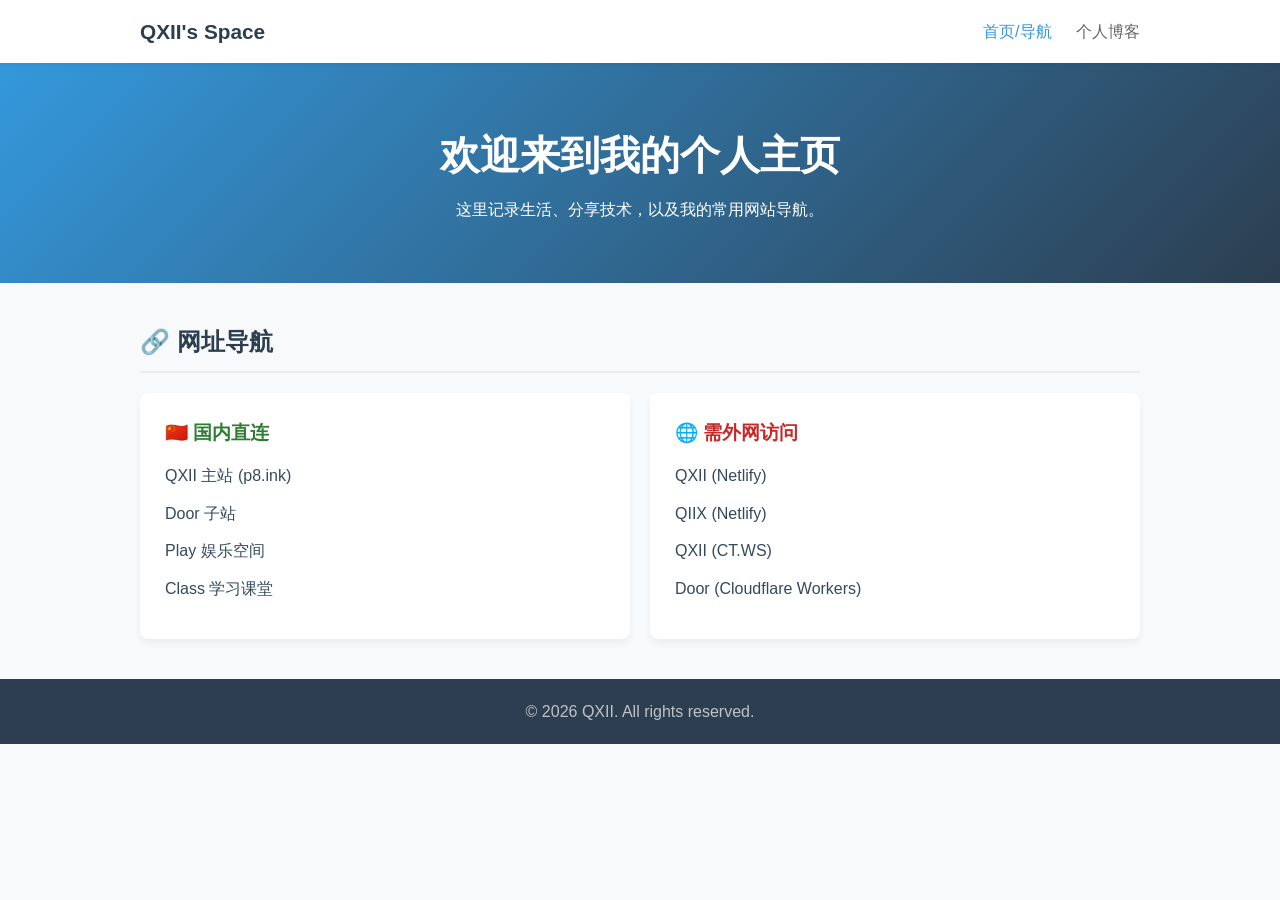
==== index.html @ 02145a57 "Add files via upload" ====
<!DOCTYPE html>
<html lang="zh-CN">
	<head>
		<meta charset="UTF-8" />
		<meta name="viewport" content="width=device-width, initial-scale=1.0" />
		<title>我的个人空间 - 首页与导航</title>
		<link rel="stylesheet" href="style.css" />
	</head>
	<body>
		<header>
			<div class="container navbar">
				<a href="index.html" class="logo">QXII's Space</a>
				<nav>
					<a href="index.html" class="active">首页/导航</a>
					<a href="blog.html">个人博客</a>
				</nav>
			</div>
		</header>

		<section class="hero">
			<div class="container">
				<h1>欢迎来到我的个人主页</h1>
				<p>这里记录生活、分享技术，以及我的常用网站导航。</p>
			</div>
		</section>

		<main class="container">
			<h2 class="section-title">🔗 网址导航</h2>

			<div class="nav-grid">
				<div class="nav-card">
					<h3>🇨🇳 国内直连</h3>
					<ul>
						<li>
							<a href="https://www.qxii.p8.ink" target="_blank"
								>QXII 主站 (p8.ink)</a
							>
						</li>
						<li>
							<a href="https://door.qxii.p8.ink" target="_blank"
								>Door 子站</a
							>
						</li>
						<li>
							<a href="https://play.qxii.p8.ink" target="_blank"
								>Play 娱乐空间</a
							>
						</li>
						<li>
							<a href="https://class.qxii.p8.ink" target="_blank"
								>Class 学习课堂</a
							>
						</li>
					</ul>
				</div>

				<div class="nav-card external">
					<h3>🌐 需外网访问</h3>
					<ul>
						<li>
							<a href="https://qxii.netlify.app" target="_blank"
								>QXII (Netlify)</a
							>
						</li>
						<li>
							<a href="https://qiix.netlify.app" target="_blank"
								>QIIX (Netlify)</a
							>
						</li>
						<li>
							<a href="https://qxii.ct.ws" target="_blank"
								>QXII (CT.WS)</a
							>
						</li>
						<li>
							<a
								href="https://door.qxii.workers.dev"
								target="_blank"
								>Door (Cloudflare Workers)</a
							>
						</li>
					</ul>
				</div>
			</div>
		</main>

		<footer>
			<p>&copy; 2026 QXII. All rights reserved.</p>
		</footer>
	</body>
</html>
---- style.css ----
/* 全局样式重置 */
* {
    margin: 0;
    padding: 0;
    box-sizing: border-box;
}

body {
    font-family: -apple-system, BlinkMacSystemFont, "Segoe UI", Roboto, "Helvetica Neue", Arial, sans-serif;
    line-height: 1.6;
    color: #333;
    background-color: #f7f9fa;
}

.container {
    width: 90%;
    max-width: 1000px;
    margin: 0 auto;
}

/* 导航栏样式 */
header {
    background-color: #ffffff;
    box-shadow: 0 2px 4px rgba(0,0,0,0.05);
    position: sticky;
    top: 0;
    z-index: 100;
}

.navbar {
    display: flex;
    justify-content: space-between;
    align-items: center;
    padding: 15px 0;
}

.logo {
    font-size: 1.3rem;
    font-weight: bold;
    color: #2c3e50;
    text-decoration: none;
}

nav a {
    text-decoration: none;
    color: #666;
    margin-left: 20px;
    font-weight: 500;
    transition: color 0.3s;
}

nav a:hover, nav a.active {
    color: #3498db;
}

/* 欢迎区域 */
.hero {
    background: linear-gradient(135deg, #3498db, #2c3e50);
    color: white;
    padding: 60px 0;
    text-align: center;
    margin-bottom: 40px;
}

.hero h1 {
    font-size: 2.5rem;
    margin-bottom: 10px;
}

/* 页面标题 */
.section-title {
    margin-bottom: 20px;
    color: #2c3e50;
    border-bottom: 2px solid #eaeded;
    padding-bottom: 10px;
}

/* 网址导航卡片布局 */
.nav-grid {
    display: grid;
    grid-template-columns: repeat(auto-fit, minmax(300px, 1fr));
    gap: 20px;
    margin-bottom: 40px;
}

.nav-card {
    background: white;
    border-radius: 8px;
    padding: 25px;
    box-shadow: 0 4px 6px rgba(0,0,0,0.05);
}

.nav-card h3 {
    margin-bottom: 15px;
    color: #2e7d32;
}

/* 特殊标记外网卡片颜色 */
.nav-card.external h3 {
    color: #c62828;
}

.nav-card ul {
    list-style: none;
}

.nav-card ul li {
    margin-bottom: 12px;
}

.nav-card ul li a {
    text-decoration: none;
    color: #34495e;
    font-weight: 500;
    display: inline-block;
    transition: transform 0.2s, color 0.2s;
}

.nav-card ul li a:hover {
    color: #3498db;
    transform: translateX(5px);
}

/* 博客页面样式 */
.blog-container {
    padding-top: 40px;
}

.blog-list {
    display: flex;
    flex-direction: column;
    gap: 25px;
    margin-bottom: 40px;
}

.post-card {
    background: white;
    padding: 25px;
    border-radius: 8px;
    box-shadow: 0 4px 6px rgba(0,0,0,0.05);
}

.post-date {
    font-size: 0.85rem;
    color: #95a5a6;
}

.post-card h3 {
    margin: 5px 0 10px 0;
}

.post-card h3 a {
    color: #2c3e50;
    text-decoration: none;
}

.post-card h3 a:hover {
    color: #3498db;
}

.post-card p {
    color: #555;
    margin-bottom: 15px;
}

.read-more {
    text-decoration: none;
    color: #3498db;
    font-weight: bold;
    font-size: 0.9rem;
}

/* 页脚样式 */
footer {
    background-color: #2c3e50;
    color: #bdc3c7;
    text-align: center;
    padding: 20px 0;
    margin-top: auto;
}
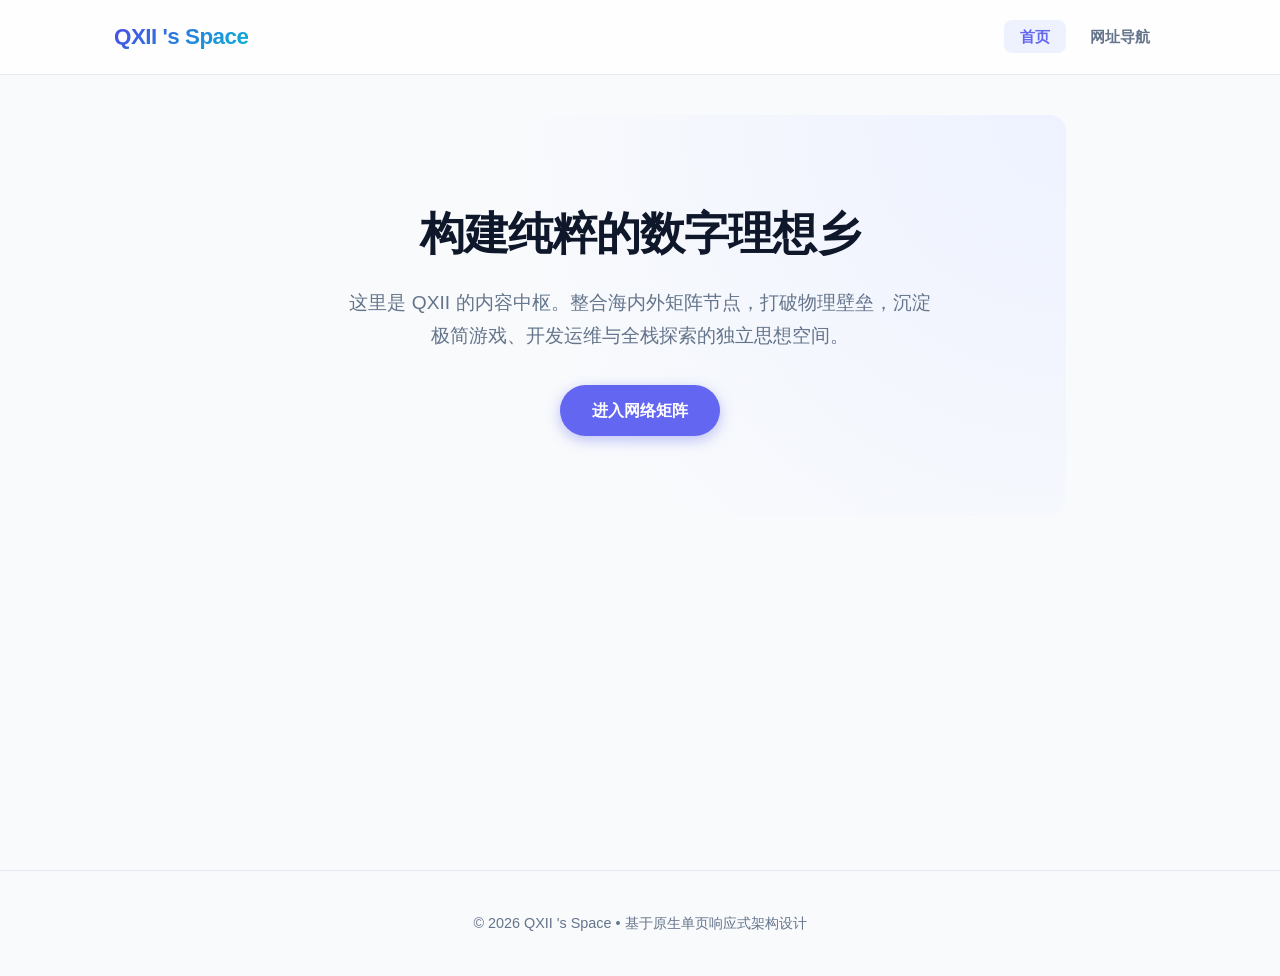
==== commit 03e38987: "Create index.html" ====
--- a/index.html
+++ b/index.html
@@ -1,91 +1,621 @@
 <!DOCTYPE html>
 <html lang="zh-CN">
-	<head>
-		<meta charset="UTF-8" />
-		<meta name="viewport" content="width=device-width, initial-scale=1.0" />
-		<title>我的个人空间 - 首页与导航</title>
-		<link rel="stylesheet" href="style.css" />
-	</head>
-	<body>
-		<header>
-			<div class="container navbar">
-				<a href="index.html" class="logo">QXII's Space</a>
-				<nav>
-					<a href="index.html" class="active">首页/导航</a>
-					<a href="blog.html">个人博客</a>
-				</nav>
-			</div>
-		</header>
-
-		<section class="hero">
-			<div class="container">
-				<h1>欢迎来到我的个人主页</h1>
-				<p>这里记录生活、分享技术，以及我的常用网站导航。</p>
-			</div>
-		</section>
-
-		<main class="container">
-			<h2 class="section-title">🔗 网址导航</h2>
-
-			<div class="nav-grid">
-				<div class="nav-card">
-					<h3>🇨🇳 国内直连</h3>
-					<ul>
-						<li>
-							<a href="https://www.qxii.p8.ink" target="_blank"
-								>QXII 主站 (p8.ink)</a
-							>
-						</li>
-						<li>
-							<a href="https://door.qxii.p8.ink" target="_blank"
-								>Door 子站</a
-							>
-						</li>
-						<li>
-							<a href="https://play.qxii.p8.ink" target="_blank"
-								>Play 娱乐空间</a
-							>
-						</li>
-						<li>
-							<a href="https://class.qxii.p8.ink" target="_blank"
-								>Class 学习课堂</a
-							>
-						</li>
-					</ul>
-				</div>
-
-				<div class="nav-card external">
-					<h3>🌐 需外网访问</h3>
-					<ul>
-						<li>
-							<a href="https://qxii.netlify.app" target="_blank"
-								>QXII (Netlify)</a
-							>
-						</li>
-						<li>
-							<a href="https://qiix.netlify.app" target="_blank"
-								>QIIX (Netlify)</a
-							>
-						</li>
-						<li>
-							<a href="https://qxii.ct.ws" target="_blank"
-								>QXII (CT.WS)</a
-							>
-						</li>
-						<li>
-							<a
-								href="https://door.qxii.workers.dev"
-								target="_blank"
-								>Door (Cloudflare Workers)</a
-							>
-						</li>
-					</ul>
-				</div>
-			</div>
-		</main>
-
-		<footer>
-			<p>&copy; 2026 QXII. All rights reserved.</p>
-		</footer>
-	</body>
+<head>
+    <meta charset="UTF-8">
+    <meta name="viewport" content="width=device-width, initial-scale=1.0">
+    <title>QXII 's Space | 个人主页</title>
+    <style>
+        /* --- 现代精致 UI 变量设计 --- */
+        :root {
+            --bg-main: #f8fafc;
+            --bg-card: #ffffff;
+            --text-main: #1e293b;
+            --text-muted: #64748b;
+            --primary: #6366f1;
+            --primary-light: #eef2ff;
+            --accent-cn: #10b981;
+            --accent-cn-light: #ecfdf5;
+            --accent-os: #f59e0b;
+            --accent-os-light: #fffbeb;
+            --radius: 16px;
+            --shadow: 0 10px 25px -5px rgba(0, 0, 0, 0.05), 0 8px 10px -6px rgba(0, 0, 0, 0.05);
+            --transition: all 0.3s cubic-bezier(0.4, 0, 0.2, 1);
+        }
+
+        /* --- 基础样式复位 --- */
+        * {
+            margin: 0;
+            padding: 0;
+            box-sizing: border-box;
+        }
+
+        body {
+            font-family: -apple-system, BlinkMacSystemFont, "Segoe UI", Roboto, "Helvetica Neue", Arial, sans-serif;
+            background-color: var(--bg-main);
+            color: var(--text-main);
+            line-height: 1.7;
+            overflow-x: hidden;
+        }
+
+        a {
+            text-decoration: none;
+            color: inherit;
+            transition: var(--transition);
+        }
+
+        /* --- 导航栏 UI --- */
+        header {
+            background: rgba(255, 255, 255, 0.8);
+            backdrop-filter: blur(12px);
+            -webkit-backdrop-filter: blur(12px);
+            position: sticky;
+            top: 0;
+            z-index: 100;
+            border-bottom: 1px solid rgba(226, 232, 240, 0.8);
+        }
+
+        .nav-container {
+            max-width: 1100px;
+            margin: 0 auto;
+            display: flex;
+            justify-content: space-between;
+            align-items: center;
+            padding: 18px 24px;
+        }
+
+        .logo {
+            font-size: 1.4rem;
+            font-weight: 800;
+            background: linear-gradient(135deg, #4f46e5, #06b6d4);
+            -webkit-background-clip: text;
+            -webkit-text-fill-color: transparent;
+            letter-spacing: -0.5px;
+        }
+
+        .nav-links {
+            display: flex;
+            list-style: none;
+            gap: 8px;
+        }
+
+        .nav-links a {
+            padding: 8px 16px;
+            border-radius: 8px;
+            font-weight: 600;
+            font-size: 0.95rem;
+            color: var(--text-muted);
+        }
+
+        .nav-links a:hover {
+            color: var(--primary);
+            background: var(--primary-light);
+        }
+
+        .nav-links a.active {
+            color: var(--primary);
+            background: var(--primary-light);
+        }
+
+        /* --- 核心多页面路由控制 --- */
+        .page {
+            display: none;
+            max-width: 900px;
+            margin: 40px auto;
+            padding: 0 24px;
+            animation: fadeIn 0.4s ease;
+            min-height: 75vh;
+        }
+
+        .page.active {
+            display: block;
+        }
+
+        @keyframes fadeIn {
+            from { opacity: 0; transform: translateY(12px); }
+            to { opacity: 1; transform: translateY(0); }
+        }
+
+        /* --- 极简主页 UI --- */
+        .hero {
+            text-align: center;
+            padding: 80px 20px;
+            background: radial-gradient(circle at top right, var(--primary-light), transparent 60%);
+            border-radius: var(--radius);
+        }
+
+        .hero h1 {
+            font-size: 2.8rem;
+            font-weight: 800;
+            letter-spacing: -1px;
+            margin-bottom: 16px;
+            color: #0f172a;
+        }
+
+        .hero p {
+            color: var(--text-muted);
+            font-size: 1.2rem;
+            max-width: 600px;
+            margin: 0 auto 32px;
+        }
+
+        .cta-btn {
+            display: inline-block;
+            background: var(--primary);
+            color: white;
+            padding: 12px 32px;
+            border-radius: 30px;
+            font-weight: 600;
+            box-shadow: 0 4px 14px rgba(99, 102, 241, 0.4);
+        }
+
+        .cta-btn:hover {
+            transform: translateY(-2px);
+            box-shadow: 0 6px 20px rgba(99, 102, 241, 0.6);
+            color: white;
+        }
+
+        /* --- 网址导航与博客流 UI --- */
+        .section-title {
+            font-size: 1.6rem;
+            font-weight: 700;
+            margin: 40px 0 20px;
+            position: relative;
+            padding-left: 14px;
+        }
+
+        .section-title::before {
+            content: '';
+            position: absolute;
+            left: 0;
+            top: 6px;
+            bottom: 6px;
+            width: 5px;
+            border-radius: 4px;
+        }
+
+        .cn-title::before { background-color: var(--accent-cn); }
+        .os-title::before { background-color: var(--accent-os); }
+
+        .card-grid {
+            display: grid;
+            grid-template-columns: repeat(auto-fill, minmax(280px, 1fr));
+            gap: 24px;
+        }
+
+        .custom-card {
+            background: var(--bg-card);
+            border-radius: var(--radius);
+            padding: 24px;
+            box-shadow: var(--shadow);
+            border: 1px solid rgba(226, 232, 240, 0.5);
+            display: flex;
+            flex-direction: column;
+            justify-content: space-between;
+        }
+
+        .custom-card:hover {
+            transform: translateY(-4px);
+            border-color: rgba(99, 102, 241, 0.3);
+        }
+
+        .card-tag {
+            align-self: flex-start;
+            font-size: 0.75rem;
+            font-weight: 700;
+            padding: 4px 10px;
+            border-radius: 20px;
+            margin-bottom: 16px;
+            text-transform: uppercase;
+        }
+
+        .tag-cn { color: var(--accent-cn); background: var(--accent-cn-light); }
+        .tag-os { color: var(--accent-os); background: var(--accent-os-light); }
+
+        .custom-card h3 {
+            font-size: 1.2rem;
+            font-weight: 700;
+            margin-bottom: 8px;
+        }
+
+        .custom-card p {
+            color: var(--text-muted);
+            font-size: 0.9rem;
+            margin-bottom: 20px;
+            flex-grow: 1;
+        }
+
+        .card-actions {
+            display: flex;
+            justify-content: space-between;
+            align-items: center;
+            border-top: 1px solid #f1f5f9;
+            padding-top: 14px;
+        }
+
+        .btn-visit {
+            font-size: 0.85rem;
+            font-weight: 600;
+            color: var(--text-muted);
+        }
+        .btn-visit:hover { color: var(--primary); }
+
+        .btn-read {
+            font-size: 0.85rem;
+            font-weight: 700;
+            color: var(--primary);
+            background: var(--primary-light);
+            padding: 6px 14px;
+            border-radius: 8px;
+        }
+        .btn-read:hover { background: var(--primary); color: white; }
+
+        /* --- 独立文章排版 UI --- */
+        .post-container {
+            background: var(--bg-card);
+            padding: 40px 50px;
+            border-radius: var(--radius);
+            box-shadow: var(--shadow);
+        }
+
+        .post-header {
+            border-bottom: 1px solid #f1f5f9;
+            padding-bottom: 24px;
+            margin-bottom: 30px;
+        }
+
+        .post-back {
+            display: inline-flex;
+            align-items: center;
+            gap: 6px;
+            font-size: 0.9rem;
+            font-weight: 600;
+            color: var(--primary);
+            margin-bottom: 16px;
+        }
+
+        .post-title {
+            font-size: 2.2rem;
+            font-weight: 800;
+            line-height: 1.3;
+            color: #0f172a;
+            margin-bottom: 12px;
+        }
+
+        .post-meta {
+            font-size: 0.9rem;
+            color: var(--text-muted);
+            display: flex;
+            gap: 16px;
+        }
+
+        .post-content p {
+            margin-bottom: 1.5rem;
+            font-size: 1.05rem;
+            color: #334155;
+            text-align: justify;
+        }
+
+        .post-content blockquote {
+            border-left: 4px solid var(--primary);
+            background: var(--primary-light);
+            padding: 16px 20px;
+            border-radius: 0 8px 8px 0;
+            margin: 24px 0;
+            font-style: italic;
+            color: #4338ca;
+        }
+
+        /* --- 页脚 --- */
+        footer {
+            text-align: center;
+            padding: 40px 20px;
+            color: var(--text-muted);
+            font-size: 0.9rem;
+            border-top: 1px solid #e2e8f0;
+            margin-top: 80px;
+        }
+
+        /* 响应式适配 */
+        @media (max-width: 768px) {
+            .post-container { padding: 24px; }
+            .post-title { font-size: 1.6rem; }
+            .hero h1 { font-size: 2rem; }
+        }
+    </style>
+</head>
+<body>
+
+    <header>
+        <nav class="nav-container">
+            <div class="logo">QXII 's Space</div>
+            <ul class="nav-links">
+                <li><a href="#home" id="nav-home" class="active">首页</a></li>
+                <li><a href="#explore" id="nav-explore">网址导航</a></li>
+            </ul>
+        </nav>
+    </header>
+
+    <div id="home" class="page active">
+        <section class="hero">
+            <h1>构建纯粹的数字理想乡</h1>
+            <p>这里是 QXII 的内容中枢。整合海内外矩阵节点，打破物理壁垒，沉淀极简游戏、开发运维与全栈探索的独立思想空间。</p>
+            <a href="#explore" class="cta-btn">进入网络矩阵</a>
+        </section>
+    </div>
+
+    <div id="explore" class="page">
+        <h2 class="section-title cn-title">国内直连节点</h2>
+        <div class="card-grid">
+            <div class="custom-card">
+                <div>
+                    <span class="card-tag tag-cn">极简游戏</span>
+                    <h3>极简游戏网站</h3>
+                    <p>追求纯粹交互、无冗余代码的轻量化独立游戏空间。</p>
+                </div>
+                <div class="card-actions">
+                    <a href="https://www.qxii.p8.ink" target="_blank" class="btn-visit">直达站点 →</a>
+                    <a href="#post-qxii-p8" class="btn-read">阅读评测</a>
+                </div>
+            </div>
+            <div class="custom-card">
+                <div>
+                    <span class="card-tag tag-cn">综合入口</span>
+                    <h3>游戏门户</h3>
+                    <p>聚合核心玩法生态链，连接前沿玩家的内容中转枢纽。</p>
+                </div>
+                <div class="card-actions">
+                    <a href="https://door.qxii.p8.ink" target="_blank" class="btn-visit">直达站点 →</a>
+                    <a href="#post-door-p8" class="btn-read">阅读评测</a>
+                </div>
+            </div>
+            <div class="custom-card">
+                <div>
+                    <span class="card-tag tag-cn">泛娱乐</span>
+                    <h3>娱乐仓库</h3>
+                    <p>音视频、趣味H5与解压实验室的数字化收藏架。</p>
+                </div>
+                <div class="card-actions">
+                    <a href="https://play.qxii.p8.ink" target="_blank" class="btn-visit">直达站点 →</a>
+                    <a href="#post-play-p8" class="btn-read">阅读评测</a>
+                </div>
+            </div>
+            <div class="custom-card">
+                <div>
+                    <span class="card-tag tag-cn">社交交互</span>
+                    <h3>打招呼</h3>
+                    <p>打破社交破冰僵局的轻量级创意数字问候空间。</p>
+                </div>
+                <div class="card-actions">
+                    <a href="https://class.qxii.p8.ink" target="_blank" class="btn-visit">直达站点 →</a>
+                    <a href="#post-class-p8" class="btn-read">阅读评测</a>
+                </div>
+            </div>
+        </div>
+
+        <h2 class="section-title os-title">海外/需要外网访问</h2>
+        <div class="card-grid">
+            <div class="custom-card">
+                <div>
+                    <span class="card-tag tag-os">Netlify 节点 A</span>
+                    <h3>qxii.netlify.app</h3>
+                    <p>基于 Jamstack 架构构建的海外静态主节点，高稳定性保障。</p>
+                </div>
+                <div class="card-actions">
+                    <a href="https://qxii.netlify.app" target="_blank" class="btn-visit">直达站点 →</a>
+                    <a href="#post-qxii-netlify" class="btn-read">阅读评测</a>
+                </div>
+            </div>
+            <div class="custom-card">
+                <div>
+                    <span class="card-tag tag-os">Netlify 节点 B</span>
+                    <h3>qiix.netlify.app</h3>
+                    <p>作为高可用容灾备份与分布式灰度发布测试的动态沙盒。</p>
+                </div>
+                <div class="card-actions">
+                    <a href="https://qiix.netlify.app" target="_blank" class="btn-visit">直达站点 →</a>
+                    <a href="#post-qiix-netlify" class="btn-read">阅读评测</a>
+                </div>
+            </div>
+            <div class="custom-card">
+                <div>
+                    <span class="card-tag tag-os">免费托管</span>
+                    <h3>qxii.ct.ws</h3>
+                    <p>对传统自由Web生态体系的探索，轻量级弹性边缘空间。</p>
+                </div>
+                <div class="card-actions">
+                    <a href="https://qxii.ct.ws" target="_blank" class="btn-visit">直达站点 →</a>
+                    <a href="#post-qxii-ct" class="btn-read">阅读评测</a>
+                </div>
+            </div>
+            <div class="custom-card">
+                <div>
+                    <span class="card-tag tag-os">Edge Workers</span>
+                    <h3>door.qxii.workers.dev</h3>
+                    <p>运行于 Cloudflare 全球边缘网络的无服务器（Serverless）高并发网关。</p>
+                </div>
+                <div class="card-actions">
+                    <a href="https://door.qxii.workers.dev" target="_blank" class="btn-visit">直达站点 →</a>
+                    <a href="#post-door-workers" class="btn-read">阅读评测</a>
+                </div>
+            </div>
+        </div>
+    </div>
+
+    <div id="post-qxii-p8" class="page">
+        <div class="post-container">
+            <div class="post-header">
+                <a href="#explore" class="post-back">← 返回网址导航</a>
+                <h1 class="post-title">减法艺术的终极呈现：极简游戏网站深度解析</h1>
+                <div class="post-meta"><span>作者：QXII</span> <span>分类：国内直连 / 游戏</span></div>
+            </div>
+            <div class="post-content">
+                <p>在如今充满商业广告和繁琐日常任务的网游时代，<b>www.qxii.p8.ink</b> 诞生之初就背负着一种返璞归真的使命：摒弃无意义的注册、剔除加载动画，让游戏回归其最本质的快乐。</p>
+                <blockquote>“极简不仅是视觉的干净，更是代码的克制和心流的完整。”</blockquote>
+                <p>该站主要依托原生 HTML5 Canvas 与极简 JavaScript 逻辑构建。在这里，你找不到数百MB的资源包，只有几KB的精妙算法。每个小游戏都专注于一种核心机制——无论是考验微操的物理碰撞，还是激荡脑力的逻辑解谜，都能在用户打开网页的0.1秒内立刻呈现。</p>
+                <p>在网络架构上，通过国内多线BGP直连优化，确保了高频交互动作下的零延迟。这不仅是一个游戏站，更是一部向纯粹代码美学致敬的实验性作品。</p>
+            </div>
+        </div>
+    </div>
+
+    <div id="post-door-p8" class="page">
+        <div class="post-container">
+            <div class="post-header">
+                <a href="#explore" class="post-back">← 返回网址导航</a>
+                <h1 class="post-title">生态聚合与玩家枢纽：构建 door.qxii.p8.ink 统一大门</h1>
+                <div class="post-meta"><span>作者：QXII</span> <span>分类：国内直连 / 架构</span></div>
+            </div>
+            <div class="post-content">
+                <p>如果说分散的单个游戏是繁星，那么 <b>door.qxii.p8.ink</b> 就是那条连接所有星系的核心通道。作为“游戏门户”节点，它充当了整个 P8 域名的流量分发与生态整合中转中心。</p>
+                <p>技术层面上，该门户采用了异步加载（AJAX）与响应式网格布局。无论是在PC端高分屏还是在移动端，用户都可以通过优雅的卡片流，直观、清晰地检索到目前集群中运行的所有在线项目。它极大地提升了玩家在不同独立游戏之间自由跳跃的体验。</p>
+                <p>未来，该门户将计划引入基于浏览器的轻量化数据持久化机制（LocalStorage），允许玩家在无需注册账号的前提下，跨页面无缝保存各游戏节点的通关分数和成就状态。让大门不仅提供连接，更提供记忆。</p>
+            </div>
+        </div>
+    </div>
+
+    <div id="post-play-p8" class="page">
+        <div class="post-container">
+            <div class="post-header">
+                <a href="#explore" class="post-back">← 返回网址导航</a>
+                <h1 class="post-title">数字化解压实验室：探秘 play.qxii.p8.ink 娱乐仓库</h1>
+                <div class="post-meta"><span>作者：QXII</span> <span>分类：国内直连 / 泛娱乐</span></div>
+            </div>
+            <div class="post-content">
+                <p>在快节奏的互联网生活中，人们急需一个不需要动脑、能够迅速获得正向反馈的心灵缓冲带。<b>play.qxii.p8.ink</b> 娱乐仓库就是为此而打造的私房数字基地。</p>
+                <p>在这里，不仅有小游戏的容身之所，还包罗了许多充满趣味的奇效工具：生成白噪音的声景混音器、鼠标跟随的粒子特效画布、甚至是一个随机触发搞笑文案的解压按键。所有功能的共同目标只有两个字——“解压”。</p>
+                <blockquote>“仓库存在的意义，在于给疲惫的冲浪者提供一片停泊的浅滩。”</blockquote>
+                <p>在 UI 交互层，娱乐仓库大量采用了柔和的毛玻璃特效和微交互动画，从视觉和听觉上给使用者提供全方位的舒适和沉浸感。国内骨干网的直连加持，也确保了这些媒体资源的顺畅加载。</p>
+            </div>
+        </div>
+    </div>
+
+    <div id="post-class-p8" class="page">
+        <div class="post-container">
+            <div class="post-header">
+                <a href="#explore" class="post-back">← 返回网址导航</a>
+                <h1 class="post-title">重塑网络破冰美学：当我们在 class.qxii.p8.ink 说“你好”</h1>
+                <div class="post-meta"><span>作者：QXII</span> <span>分类：国内直连 / 社交实验</span></div>
+            </div>
+            <div class="post-content">
+                <p>社交的起点往往是一句最朴素的“你好”，但信息冗余时代让打招呼变得越来越沉重。<b>class.qxii.p8.ink</b> 是一个充满趣味的轻量级数字交互艺术实验。</p>
+                <p>该站点探讨了人与网页之间最本真的问候形式。当你每次刷新或触碰屏幕时，它都会通过简洁的动效与字体设计，向造访者回馈一句独一无二的随机问候语。它可能是赛博朋克风的机械致敬，也可能是如沐春风的古典祝愿。</p>
+                <p>通过该页面，我们可以观察到精简代码如何通过简单的条件触发器传递情感温度。无需繁琐的输入，只需一次点击，互联网那一端的“阶级/班级（Class）”空间便向你展现了最真挚的赛博礼仪。</p>
+            </div>
+        </div>
+    </div>
+
+    <div id="post-qxii-netlify" class="page">
+        <div class="post-container">
+            <div class="post-header">
+                <a href="#explore" class="post-back">← 返回网址导航</a>
+                <h1 class="post-title">海外主节点的坚守：qxii.netlify.app 静态工程实践</h1>
+                <div class="post-meta"><span>作者：QXII</span> <span>分类：海外节点 / Jamstack</span></div>
+            </div>
+            <div class="post-content">
+                <p>当目光移向海外集群，依托全球顶尖静态托管平台平台构建的 <b>qxii.netlify.app</b> 无疑是整个矩阵的核心基石。它是多端同步、自动化流水线部署的典范。</p>
+                <p>该节点深度实践了现代 Web 开发的 Jamstack 理念。通过与 GitHub 仓库无缝双向绑定，每当本地源码发生更新并提交，Netlify 位于北美的边缘计算集群就会自动拉取、构建并进行全球 CDN 节点的增量分发。这彻底告别了传统服务器频繁死机和高额维护费的困扰。</p>
+                <p>虽然由于跨境网络波动，部分国内用户需要借助外部网络工具才能实现全速访问，但其所带来的极致安全防注入性能和高达99.99%的全球高可用可用率，使得它成为了存储重要数据、进行长文输出的绝佳主港湾。</p>
+            </div>
+        </div>
+    </div>
+
+    <div id="post-qiix-netlify" class="page">
+        <div class="post-container">
+            <div class="post-header">
+                <a href="#explore" class="post-back">← 返回网址导航</a>
+                <h1 class="post-title">灰度发布与容灾镜像：qiix.netlify.app 的影子使命</h1>
+                <div class="post-meta"><span>作者：QXII</span> <span>分类：海外节点 / 运维</span></div>
+            </div>
+            <div class="post-content">
+                <p>优秀的系统架构永远不会把鸡蛋放在同一个篮子里。<b>qiix.netlify.app</b> 字母顺序的微调暗示了它与主站之间相辅相成的孪生兄弟关系——它就是主节点的“影子镜像”。</p>
+                <p>在日常运维中，该镜像节点主要承载着两大使命：第一，<b>灰度测试台</b>。所有尚未完善、或可能引发系统崩溃的全新 H5 实验特性会优先部署在这里，供部分先锋测试者访问评估；第二，<b>热备份容灾</b>。一旦主节点因突发状况遭遇限制，该节点能立刻平滑顶上。</p>
+                <p>两套独立的 Netlify 分发链路相互交织，为 QXII Space 在海外的稳定拓扑提供了坚不可摧的双保险。这也是个人开发者走向量产级运维水准的重要标志。</p>
+            </div>
+        </div>
+    </div>
+
+    <div id="post-qxii-ct" class="page">
+        <div class="post-container">
+            <div class="post-header">
+                <a href="#explore" class="post-back">← 返回网址导航</a>
+                <h1 class="post-title">怀旧与自由的重奏：探索 qxii.ct.ws 传统分布式虚拟空间</h1>
+                <div class="post-meta"><span>作者：QXII</span> <span>分类：海外节点 / 自由Web</span></div>
+            </div>
+            <div class="post-content">
+                <p>在云原生大行其道的今天，<b>qxii.ct.ws</b> 显得独特且带着一丝极客的浪漫。它部署在久负盛名的传统免费 PHP/PHP 空间集群上，承载着探索网络早期自由生态的责任。</p>
+                <blockquote>“在被巨头垄断的现代网络中，向古典虚拟主机致敬是一种浪漫的叛逆。”</blockquote>
+                <p>不同于静态托管，该节点保留了对服务端环境的动态解析能力。在这里，代码拥有极高的原生掌控度，可以非常方便地调试传统的小型脚本、连接基础轻量数据库，或者是发布一些不受复杂框架束缚的独立 HTML 文件。</p>
+                <p>虽然该服务器在国际带宽和硬件配置上无法与现代大厂抗衡，偶尔也需要特定的代理工具来平滑加载，但它对传统 Web 技术栈纯粹性的保留，使其成为了这片博客矩阵里不可取代的复古主义自留地。</p>
+            </div>
+        </div>
+    </div>
+
+    <div id="post-door-workers" class="page">
+        <div class="post-container">
+            <div class="post-header">
+                <a href="#explore" class="post-back">← 返回网址导航</a>
+                <h1 class="post-title">全球边缘计算网关：深入 door.qxii.workers.dev 的无服务器世界</h1>
+                <div class="post-meta"><span>作者：QXII</span> <span>分类：海外节点 / Serverless</span></div>
+            </div>
+            <div class="post-content">
+                <p>最后，让我们来看看技术矩阵中最具科技感的一环：运行在 Cloudflare V8 引擎上的 <b>door.qxii.workers.dev</b>。这是一个彻底告别传统操作系统概念的无服务器（Serverless）网关。</p>
+                <p>常规的网页往往需要服务器先去读取硬盘文件再返回给用户，而 Cloudflare Workers 将代码直接注入到全球数百个数据中心的内存当中。这意味着无论访问者身处伦敦、纽约还是东京，请求都将在距离其最近的边缘网络节点中以不足1毫秒的时间直接被拦截并完成响应。</p>
+                <p>在这个高维度的“大门（door）”后面，隐藏着灵活的动态重定向逻辑和请求头过滤机制。它是海外流量流向各个分支节点的超高速智能空中调度台。掌握边缘计算，即掌握了面向未来 Web 生态的主动权。</p>
+            </div>
+        </div>
+    </div>
+
+    <footer>
+        <p>© 2026 QXII 's Space • 基于原生单页响应式架构设计</p>
+    </footer>
+
+    <script>
+        // 高性能 SPA 路由核心拦截器
+        function handleRoute() {
+            // 获取当前 URL 的 Hash 值，若无则默认为 #home
+            let hash = window.location.hash || '#home';
+            
+            // 找出所有 class 包含 "page" 的节点并隐藏
+            const pages = document.querySelectorAll('.page');
+            let matched = false;
+            
+            pages.forEach(page => {
+                if ('#' + page.id === hash) {
+                    page.classList.add('active');
+                    matched = true;
+                } else {
+                    page.classList.remove('active');
+                }
+            });
+
+            // 增强防错：如果乱填 Hash 路由，默认打回主页
+            if (!matched) {
+                document.getElementById('home').classList.add('active');
+                hash = '#home';
+            }
+
+            // 同步更新顶部导航栏的 active 选中视觉状态
+            const navHome = document.getElementById('nav-home');
+            const navExplore = document.getElementById('nav-explore');
+            
+            if (hash === '#home') {
+                navHome.classList.add('active');
+                navExplore.classList.remove('active');
+            } else if (hash === '#explore') {
+                navHome.classList.remove('active');
+                navExplore.classList.add('active');
+            } else {
+                // 如果正在阅读文章，导航栏均不处于基础高亮状态
+                navHome.classList.remove('active');
+                navExplore.classList.remove('active');
+            }
+
+            // 核心细节：切换独立页面后，页面视口平滑滚动回最顶部
+            window.scrollTo({ top: 0, behavior: 'smooth' });
+        }
+
+        // 绑定全局路由监听事件
+        window.addEventListener('hashchange', handleRoute);
+        window.addEventListener('load', handleRoute);
+    </script>
+</body>
 </html>
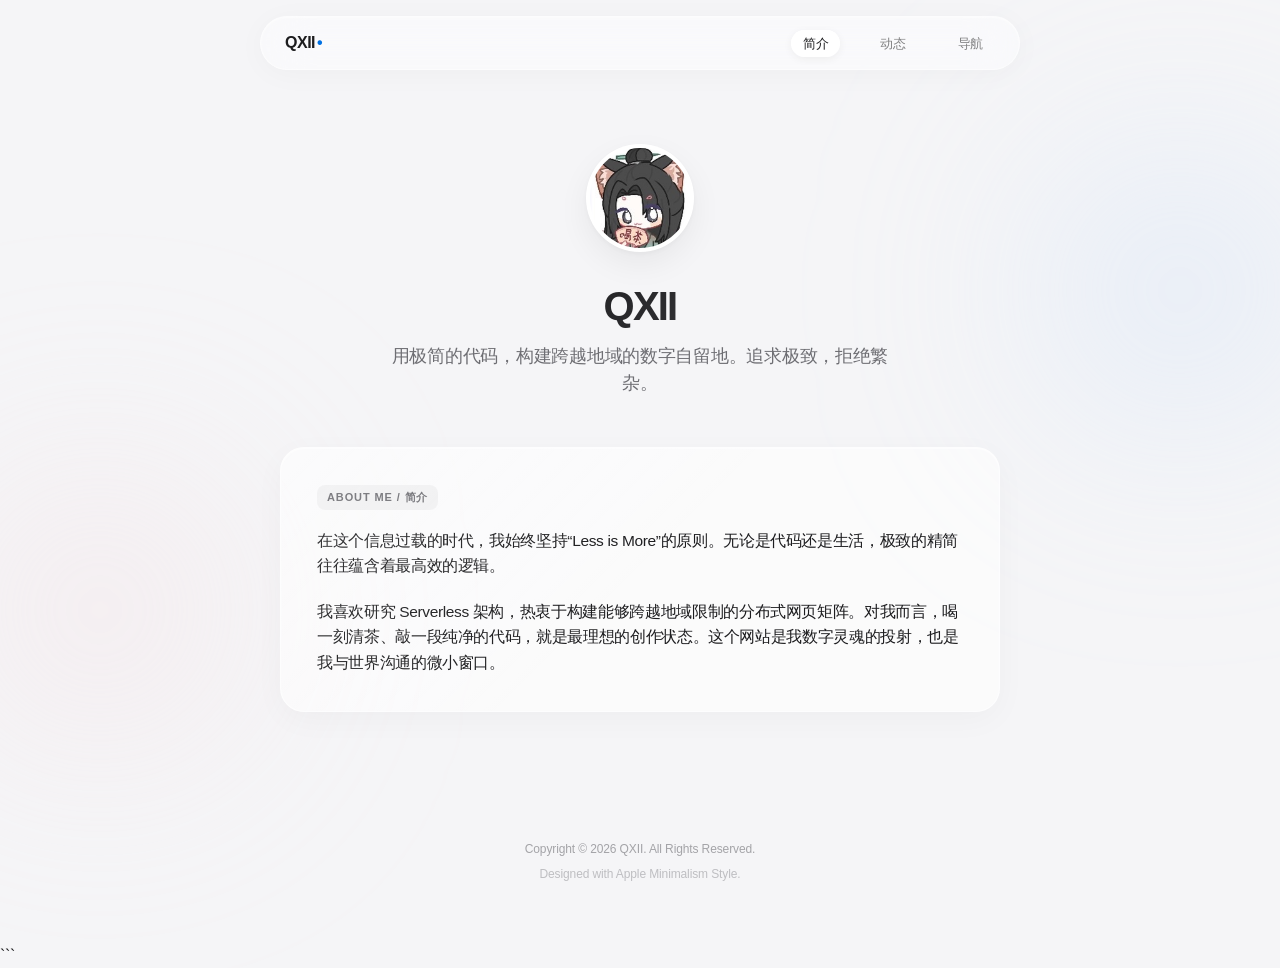
==== commit c947a60c: "Update print statement from 'Hello' to 'Goodbye'" ====
--- a/index.html
+++ b/index.html
@@ -1,325 +1,483 @@
+
 <!DOCTYPE html>
 <html lang="zh-CN">
 <head>
     <meta charset="UTF-8">
     <meta name="viewport" content="width=device-width, initial-scale=1.0">
-    <title>QXII 's Space | 个人主页</title>
+    <title>QXII | 数字化生活</title>
     <style>
-        /* --- 现代精致 UI 变量设计 --- */
         :root {
-            --bg-main: #f8fafc;
-            --bg-card: #ffffff;
-            --text-main: #1e293b;
-            --text-muted: #64748b;
-            --primary: #6366f1;
-            --primary-light: #eef2ff;
-            --accent-cn: #10b981;
-            --accent-cn-light: #ecfdf5;
-            --accent-os: #f59e0b;
-            --accent-os-light: #fffbeb;
-            --radius: 16px;
-            --shadow: 0 10px 25px -5px rgba(0, 0, 0, 0.05), 0 8px 10px -6px rgba(0, 0, 0, 0.05);
-            --transition: all 0.3s cubic-bezier(0.4, 0, 0.2, 1);
-        }
-
-        /* --- 基础样式复位 --- */
+            /* 严格 Apple 拟物液态与极简色彩体系 */
+            --color-bg: #f5f5f7;
+            --color-nav-bg: rgba(255, 255, 255, 0.45);
+            --color-nav-border: rgba(255, 255, 255, 0.5);
+            --color-text-primary: #1d1d1f;
+            --color-text-secondary: #6e6e73;
+            --color-link: #0071e3;
+            --color-card-bg: rgba(255, 255, 255, 0.55);
+            --color-card-border: rgba(255, 255, 255, 0.6);
+            --color-card-shadow: rgba(0, 0, 0, 0.03);
+            --color-card-shadow-hover: rgba(0, 0, 0, 0.08);
+            --color-divider: rgba(0, 0, 0, 0.06);
+            
+            /* 极致精细的造型与缓动参数 */
+            --radius-capsule: 30px;
+            --radius-lg: 24px;
+            --radius-md: 16px;
+            --ease-apple: cubic-bezier(0.16, 1, 0.3, 1); /* 高级物理弹性缓动 */
+            --transition-smooth: all 0.6s var(--ease-apple);
+            --transition-quick: all 0.3s var(--ease-apple);
+        }
+
         * {
             margin: 0;
             padding: 0;
             box-sizing: border-box;
+            -webkit-font-smoothing: antialiased;
+            -moz-osx-font-smoothing: grayscale;
         }
 
         body {
-            font-family: -apple-system, BlinkMacSystemFont, "Segoe UI", Roboto, "Helvetica Neue", Arial, sans-serif;
-            background-color: var(--bg-main);
-            color: var(--text-main);
-            line-height: 1.7;
+            font-family: -apple-system, BlinkMacSystemFont, "SF Pro SC", "SF Pro Text", "Helvetica Neue", Arial, sans-serif;
+            background-color: var(--color-bg);
+            color: var(--color-text-primary);
+            line-height: 1.5;
+            letter-spacing: -0.022em;
             overflow-x: hidden;
-        }
-
-        a {
-            text-decoration: none;
-            color: inherit;
-            transition: var(--transition);
-        }
-
-        /* --- 导航栏 UI --- */
+            position: relative;
+            min-height: 100vh;
+        }
+
+        /* --- 极富质感的液态背景装饰光晕 --- */
+        body::before, body::after {
+            content: "";
+            position: fixed;
+            width: 400px;
+            height: 400px;
+            border-radius: 50%;
+            z-index: -1;
+            filter: blur(100px);
+            opacity: 0.45;
+            pointer-events: none;
+            mix-blend-mode: multiply;
+        }
+        body::before {
+            background: radial-gradient(circle, #c9e2ff 0%, rgba(201,226,255,0) 70%);
+            top: 10%;
+            right: -100px;
+        }
+        body::after {
+            background: radial-gradient(circle, #fce1e4 0%, rgba(252,225,228,0) 70%);
+            bottom: 10%;
+            left: -100px;
+        }
+
+        /* --- 悬浮式胶囊形导航栏 --- */
         header {
-            background: rgba(255, 255, 255, 0.8);
-            backdrop-filter: blur(12px);
-            -webkit-backdrop-filter: blur(12px);
-            position: sticky;
-            top: 0;
-            z-index: 100;
-            border-bottom: 1px solid rgba(226, 232, 240, 0.8);
+            position: fixed;
+            top: 16px;
+            left: 50%;
+            transform: translateX(-50%);
+            width: calc(100% - 32px);
+            max-width: 760px;
+            z-index: 1000;
+            background: var(--color-nav-bg);
+            backdrop-filter: blur(24px) saturate(190%);
+            -webkit-backdrop-filter: blur(24px) saturate(190%);
+            border: 1px solid var(--color-nav-border);
+            border-radius: var(--radius-capsule);
+            box-shadow: 
+                0 4px 30px rgba(0, 0, 0, 0.03),
+                inset 0 1px 1px rgba(255, 255, 255, 0.4);
+            transition: var(--transition-smooth);
         }
 
         .nav-container {
-            max-width: 1100px;
-            margin: 0 auto;
             display: flex;
             justify-content: space-between;
             align-items: center;
-            padding: 18px 24px;
+            height: 52px;
+            padding: 0 24px;
         }
 
         .logo {
-            font-size: 1.4rem;
+            font-size: 16px;
+            font-weight: 700;
+            letter-spacing: -0.03em;
+            cursor: default;
+            color: var(--color-text-primary);
+            position: relative;
+        }
+
+        .logo::after {
+            content: "•";
+            color: var(--color-link);
+            margin-left: 2px;
+        }
+
+        .nav-links {
+            display: flex;
+            gap: 28px;
+            list-style: none;
+        }
+
+        .nav-links a {
+            text-decoration: none;
+            color: var(--color-text-primary);
+            font-size: 13px;
+            font-weight: 500;
+            opacity: 0.55;
+            transition: var(--transition-quick);
+            padding: 6px 12px;
+            border-radius: 14px;
+        }
+
+        .nav-links a:hover {
+            opacity: 1;
+            background: rgba(0, 0, 0, 0.04);
+        }
+
+        .nav-links a.active {
+            opacity: 1;
+            background: #fff;
+            color: var(--color-text-primary);
+            box-shadow: 
+                0 2px 8px rgba(0,0,0,0.06),
+                inset 0 1px 0 rgba(255,255,255,0.9);
+        }
+
+        /* --- 模块化视窗 --- */
+        .page {
+            display: none;
+            padding-top: 104px;
+            max-width: 760px;
+            margin: 0 auto;
+            min-height: calc(100vh - 160px);
+            padding-left: 20px;
+            padding-right: 20px;
+        }
+
+        /* 高级淡入过渡与微位移 */
+        .page.active {
+            display: block;
+            animation: appleFadeIn 0.7s var(--ease-apple) forwards;
+        }
+
+        @keyframes appleFadeIn {
+            from { 
+                opacity: 0; 
+                transform: translateY(18px) scale(0.995); 
+            }
+            to { 
+                opacity: 1; 
+                transform: translateY(0) scale(1); 
+            }
+        }
+
+        /* --- Hero 视觉中心 --- */
+        .profile-hero {
+            text-align: center;
+            padding: 40px 24px 50px;
+        }
+
+        .avatar {
+            width: 108px;
+            height: 108px;
+            border-radius: 50%;
+            margin-bottom: 24px;
+            object-fit: cover;
+            background-color: #fff;
+            border: 4px solid rgba(255, 255, 255, 0.8);
+            box-shadow: 
+                0 12px 32px rgba(0,0,0,0.06),
+                0 2px 6px rgba(0,0,0,0.04);
+            transition: var(--transition-smooth);
+        }
+
+        .avatar:hover {
+            transform: scale(1.05) rotate(3deg);
+            box-shadow: 
+                0 20px 40px rgba(0,0,0,0.1),
+                0 4px 10px rgba(0,0,0,0.06);
+        }
+
+        .hero-name {
+            font-size: 40px;
             font-weight: 800;
-            background: linear-gradient(135deg, #4f46e5, #06b6d4);
+            letter-spacing: -0.045em;
+            line-height: 1.15;
+            margin-bottom: 14px;
+            background: linear-gradient(135deg, #1d1d1f 30%, #434348 90%);
             -webkit-background-clip: text;
             -webkit-text-fill-color: transparent;
-            letter-spacing: -0.5px;
-        }
-
-        .nav-links {
-            display: flex;
-            list-style: none;
-            gap: 8px;
-        }
-
-        .nav-links a {
-            padding: 8px 16px;
+        }
+
+        .hero-bio {
+            font-size: 18px;
+            color: var(--color-text-secondary);
+            font-weight: 400;
+            letter-spacing: -0.015em;
+            max-width: 500px;
+            margin: 0 auto;
+            line-height: 1.5;
+        }
+
+        /* --- 液态高斯模糊卡片 --- */
+        .card {
+            background: var(--color-card-bg);
+            backdrop-filter: blur(20px);
+            -webkit-backdrop-filter: blur(20px);
+            border: 1px solid var(--color-card-border);
+            border-radius: var(--radius-lg);
+            padding: 36px;
+            margin-bottom: 24px;
+            box-shadow: 
+                0 8px 32px var(--color-card-shadow),
+                inset 0 1px 1px rgba(255, 255, 255, 0.6);
+            transition: var(--transition-smooth);
+            position: relative;
+            overflow: hidden;
+        }
+
+        /* 卡片上的高光细边 */
+        .card::before {
+            content: "";
+            position: absolute;
+            top: 0;
+            left: 0;
+            right: 0;
+            height: 100%;
+            background: linear-gradient(135deg, rgba(255, 255, 255, 0.15) 0%, rgba(255, 255, 255, 0) 50%);
+            pointer-events: none;
+            z-index: 1;
+        }
+
+        .card:hover {
+            transform: translateY(-4px) scale(1.006);
+            box-shadow: 
+                0 16px 40px var(--color-card-shadow-hover),
+                inset 0 1px 1px rgba(255, 255, 255, 0.8);
+            border-color: rgba(255, 255, 255, 0.8);
+        }
+
+        .section-label {
+            font-size: 11px;
+            font-weight: 700;
+            color: var(--color-text-secondary);
+            margin-bottom: 18px;
+            display: inline-block;
+            text-transform: uppercase;
+            letter-spacing: 0.08em;
+            padding: 4px 10px;
+            background: rgba(0, 0, 0, 0.04);
             border-radius: 8px;
-            font-weight: 600;
-            font-size: 0.95rem;
-            color: var(--text-muted);
-        }
-
-        .nav-links a:hover {
-            color: var(--primary);
-            background: var(--primary-light);
-        }
-
-        .nav-links a.active {
-            color: var(--primary);
-            background: var(--primary-light);
-        }
-
-        /* --- 核心多页面路由控制 --- */
-        .page {
-            display: none;
-            max-width: 900px;
-            margin: 40px auto;
-            padding: 0 24px;
-            animation: fadeIn 0.4s ease;
-            min-height: 75vh;
-        }
-
-        .page.active {
-            display: block;
-        }
-
-        @keyframes fadeIn {
-            from { opacity: 0; transform: translateY(12px); }
-            to { opacity: 1; transform: translateY(0); }
-        }
-
-        /* --- 极简主页 UI --- */
-        .hero {
-            text-align: center;
-            padding: 80px 20px;
-            background: radial-gradient(circle at top right, var(--primary-light), transparent 60%);
-            border-radius: var(--radius);
-        }
-
-        .hero h1 {
-            font-size: 2.8rem;
+        }
+
+        /* --- 纵向模块大标题 --- */
+        .page-title {
+            font-size: 28px;
             font-weight: 800;
-            letter-spacing: -1px;
-            margin-bottom: 16px;
-            color: #0f172a;
-        }
-
-        .hero p {
-            color: var(--text-muted);
-            font-size: 1.2rem;
-            max-width: 600px;
-            margin: 0 auto 32px;
-        }
-
-        .cta-btn {
-            display: inline-block;
-            background: var(--primary);
-            color: white;
-            padding: 12px 32px;
-            border-radius: 30px;
-            font-weight: 600;
-            box-shadow: 0 4px 14px rgba(99, 102, 241, 0.4);
-        }
-
-        .cta-btn:hover {
-            transform: translateY(-2px);
-            box-shadow: 0 6px 20px rgba(99, 102, 241, 0.6);
-            color: white;
-        }
-
-        /* --- 网址导航与博客流 UI --- */
-        .section-title {
-            font-size: 1.6rem;
-            font-weight: 700;
-            margin: 40px 0 20px;
-            position: relative;
-            padding-left: 14px;
-        }
-
-        .section-title::before {
-            content: '';
-            position: absolute;
-            left: 0;
-            top: 6px;
-            bottom: 6px;
-            width: 5px;
-            border-radius: 4px;
-        }
-
-        .cn-title::before { background-color: var(--accent-cn); }
-        .os-title::before { background-color: var(--accent-os); }
-
-        .card-grid {
+            letter-spacing: -0.035em;
+            margin-bottom: 24px;
+            padding-left: 4px;
+            color: var(--color-text-primary);
+        }
+
+        /* --- 导航网格生态 --- */
+        .nav-grid {
             display: grid;
-            grid-template-columns: repeat(auto-fill, minmax(280px, 1fr));
-            gap: 24px;
-        }
-
-        .custom-card {
-            background: var(--bg-card);
-            border-radius: var(--radius);
-            padding: 24px;
-            box-shadow: var(--shadow);
-            border: 1px solid rgba(226, 232, 240, 0.5);
-            display: flex;
-            flex-direction: column;
-            justify-content: space-between;
-        }
-
-        .custom-card:hover {
-            transform: translateY(-4px);
-            border-color: rgba(99, 102, 241, 0.3);
-        }
-
-        .card-tag {
-            align-self: flex-start;
-            font-size: 0.75rem;
-            font-weight: 700;
-            padding: 4px 10px;
-            border-radius: 20px;
-            margin-bottom: 16px;
-            text-transform: uppercase;
-        }
-
-        .tag-cn { color: var(--accent-cn); background: var(--accent-cn-light); }
-        .tag-os { color: var(--accent-os); background: var(--accent-os-light); }
-
-        .custom-card h3 {
-            font-size: 1.2rem;
-            font-weight: 700;
-            margin-bottom: 8px;
-        }
-
-        .custom-card p {
-            color: var(--text-muted);
-            font-size: 0.9rem;
-            margin-bottom: 20px;
-            flex-grow: 1;
-        }
-
-        .card-actions {
+            grid-template-columns: repeat(2, 1fr);
+            gap: 16px;
+        }
+
+        .nav-item {
             display: flex;
             justify-content: space-between;
             align-items: center;
-            border-top: 1px solid #f1f5f9;
-            padding-top: 14px;
-        }
-
-        .btn-visit {
-            font-size: 0.85rem;
+            padding: 22px 24px;
+            background: rgba(255, 255, 255, 0.35);
+            backdrop-filter: blur(10px);
+            -webkit-backdrop-filter: blur(10px);
+            border: 1px solid rgba(255, 255, 255, 0.4);
+            border-radius: var(--radius-md);
+            text-decoration: none;
+            transition: var(--transition-smooth);
+            box-shadow: inset 0 1px 1px rgba(255, 255, 255, 0.3);
+        }
+
+        .nav-item:hover {
+            background: rgba(255, 255, 255, 0.7);
+            border-color: rgba(255, 255, 255, 0.8);
+            transform: translateY(-2px);
+            box-shadow: 
+                0 6px 16px rgba(0, 0, 0, 0.02),
+                inset 0 1px 1px rgba(255, 255, 255, 0.5);
+        }
+
+        .nav-item h4 {
+            font-size: 15px;
+            font-weight: 700;
+            color: var(--color-text-primary);
+            letter-spacing: -0.015em;
+        }
+
+        .nav-item .read-btn {
+            font-size: 12px;
+            color: var(--color-link);
+            text-decoration: none;
+            margin-top: 8px;
+            display: inline-block;
+            font-weight: 500;
+            transition: var(--transition-quick);
+        }
+
+        .nav-item .read-btn:hover {
+            opacity: 0.8;
+            transform: translateX(2px);
+        }
+
+        .nav-item .visit-tag {
+            font-size: 12px;
             font-weight: 600;
-            color: var(--text-muted);
-        }
-        .btn-visit:hover { color: var(--primary); }
-
-        .btn-read {
-            font-size: 0.85rem;
+            color: var(--color-link);
+            padding: 6px 14px;
+            background: rgba(0, 113, 227, 0.08);
+            border: 1px solid rgba(0, 113, 227, 0.1);
+            border-radius: 20px;
+            transition: var(--transition-quick);
+        }
+
+        .nav-item:hover .visit-tag {
+            background: var(--color-link);
+            border-color: var(--color-link);
+            color: #fff;
+            box-shadow: 0 4px 10px rgba(0, 113, 227, 0.25);
+        }
+
+        /* --- 文章排版线 --- */
+        .article-content {
+            font-size: 15.5px;
+            line-height: 1.65;
+            color: var(--color-text-primary);
+        }
+
+        .article-content p {
+            margin-bottom: 20px;
+        }
+
+        .article-content p:last-child {
+            margin-bottom: 0;
+        }
+
+        .article-content a {
+            color: var(--color-link);
+            text-decoration: none;
+            font-weight: 500;
+            border-bottom: 1.5px solid rgba(0, 113, 227, 0.2);
+            transition: var(--transition-quick);
+        }
+
+        .article-content a:hover {
+            text-decoration: none;
+            border-bottom-color: var(--color-link);
+        }
+
+        .blog-item {
+            cursor: pointer;
+        }
+        
+        .blog-item h3 {
+            font-size: 21px;
             font-weight: 700;
-            color: var(--primary);
-            background: var(--primary-light);
-            padding: 6px 14px;
-            border-radius: 8px;
-        }
-        .btn-read:hover { background: var(--primary); color: white; }
-
-        /* --- 独立文章排版 UI --- */
-        .post-container {
-            background: var(--bg-card);
-            padding: 40px 50px;
-            border-radius: var(--radius);
-            box-shadow: var(--shadow);
-        }
-
-        .post-header {
-            border-bottom: 1px solid #f1f5f9;
-            padding-bottom: 24px;
-            margin-bottom: 30px;
-        }
-
-        .post-back {
+            margin-bottom: 10px;
+            letter-spacing: -0.02em;
+            color: var(--color-text-primary);
+            transition: var(--transition-quick);
+        }
+
+        .blog-item:hover h3 {
+            color: var(--color-link);
+        }
+
+        .back-link {
             display: inline-flex;
             align-items: center;
-            gap: 6px;
-            font-size: 0.9rem;
+            margin-bottom: 24px;
+            color: var(--color-link);
+            text-decoration: none;
+            font-size: 14px;
             font-weight: 600;
-            color: var(--primary);
-            margin-bottom: 16px;
-        }
-
-        .post-title {
-            font-size: 2.2rem;
-            font-weight: 800;
-            line-height: 1.3;
-            color: #0f172a;
-            margin-bottom: 12px;
-        }
-
-        .post-meta {
-            font-size: 0.9rem;
-            color: var(--text-muted);
-            display: flex;
-            gap: 16px;
-        }
-
-        .post-content p {
-            margin-bottom: 1.5rem;
-            font-size: 1.05rem;
-            color: #334155;
-            text-align: justify;
-        }
-
-        .post-content blockquote {
-            border-left: 4px solid var(--primary);
-            background: var(--primary-light);
-            padding: 16px 20px;
-            border-radius: 0 8px 8px 0;
-            margin: 24px 0;
-            font-style: italic;
-            color: #4338ca;
-        }
-
-        /* --- 页脚 --- */
+            padding: 8px 16px;
+            background: rgba(255, 255, 255, 0.5);
+            border: 1px solid rgba(255, 255, 255, 0.6);
+            border-radius: 20px;
+            backdrop-filter: blur(10px);
+            -webkit-backdrop-filter: blur(10px);
+            box-shadow: 0 2px 10px rgba(0,0,0,0.02);
+            transition: var(--transition-quick);
+        }
+
+        .back-link:hover {
+            transform: translateX(-4px);
+            background: #fff;
+            box-shadow: 0 4px 12px rgba(0,0,0,0.05);
+        }
+
+        /* --- 页脚信息弱化 --- */
         footer {
             text-align: center;
-            padding: 40px 20px;
-            color: var(--text-muted);
-            font-size: 0.9rem;
-            border-top: 1px solid #e2e8f0;
-            margin-top: 80px;
-        }
-
-        /* 响应式适配 */
+            padding: 100px 24px 60px;
+            color: var(--color-text-secondary);
+            font-size: 12px;
+            line-height: 1.6;
+        }
+
+        footer p {
+            opacity: 0.6;
+            letter-spacing: -0.01em;
+        }
+
+        /* --- 响应式重排逻辑 --- */
         @media (max-width: 768px) {
-            .post-container { padding: 24px; }
-            .post-title { font-size: 1.6rem; }
-            .hero h1 { font-size: 2rem; }
+            header {
+                top: 12px;
+                width: calc(100% - 24px);
+            }
+            .nav-container {
+                padding: 0 16px;
+                height: 48px;
+            }
+            .logo {
+                font-size: 15px;
+            }
+            .nav-links {
+                gap: 16px;
+            }
+            .nav-links a {
+                font-size: 12px;
+                padding: 4px 8px;
+            }
+            .page { 
+                padding: 84px 16px 40px; 
+            }
+            .nav-grid { 
+                grid-template-columns: 1fr; 
+                gap: 12px;
+            }
+            .hero-name { 
+                font-size: 32px; 
+            }
+            .hero-bio { 
+                font-size: 16px; 
+            }
+            .card { 
+                padding: 24px; 
+                margin-bottom: 18px;
+            }
+            .back-link {
+                padding: 6px 12px;
+                font-size: 13px;
+            }
         }
     </style>
 </head>
@@ -327,295 +485,235 @@
 
     <header>
         <nav class="nav-container">
-            <div class="logo">QXII 's Space</div>
+            <div class="logo">QXII</div>
             <ul class="nav-links">
-                <li><a href="#home" id="nav-home" class="active">首页</a></li>
-                <li><a href="#explore" id="nav-explore">网址导航</a></li>
+                <li><a href="#home" id="link-home">简介</a></li>
+                <li><a href="#blog" id="link-blog">动态</a></li>
+                <li><a href="#explore" id="link-explore">导航</a></li>
             </ul>
         </nav>
     </header>
 
     <div id="home" class="page active">
-        <section class="hero">
-            <h1>构建纯粹的数字理想乡</h1>
-            <p>这里是 QXII 的内容中枢。整合海内外矩阵节点，打破物理壁垒，沉淀极简游戏、开发运维与全栈探索的独立思想空间。</p>
-            <a href="#explore" class="cta-btn">进入网络矩阵</a>
+        <section class="profile-hero">
+            <img class="avatar" src="[data-uri]" alt="Converted Image">
+            <h1 class="hero-name">QXII</h1>
+            <p class="hero-bio">用极简的代码，构建跨越地域的数字自留地。追求极致，拒绝繁杂。</p>
         </section>
+
+        <div class="card">
+            <span class="section-label">About Me / 简介</span>
+            <div class="article-content">
+                <p>在这个信息过载的时代，我始终坚持“Less is More”的原则。无论是代码还是生活，极致的精简往往蕴含着最高效的逻辑。</p>
+                <p>我喜欢研究 Serverless 架构，热衷于构建能够跨越地域限制的分布式网页矩阵。对我而言，喝一刻清茶、敲一段纯净的代码，就是最理想的创作状态。这个网站是我数字灵魂的投射，也是我与世界沟通的微小窗口。</p>
+            </div>
+        </div>
     </div>
 
+    <div id="blog" class="page">
+        <h2 class="page-title">最近动态</h2>
+        
+        <div class="card blog-item" onclick="location.hash='#post-1'">
+            <span class="section-label">May 22, 2026</span>
+            <h3>为什么要追求极简顺滑？</h3>
+            <p style="color: var(--color-text-secondary); font-size: 15px;">探讨 Apple 设计语言背后的心理学暗示：为什么圆角与动效让我们感到舒适...</p>
+        </div>
+
+        <div class="card blog-item" onclick="location.hash='#post-2'">
+            <span class="section-label">May 20, 2026</span>
+            <h3>从 0 到 1 构建跨端导航矩阵</h3>
+            <p style="color: var(--color-text-secondary); font-size: 15px;">在国内与海外节点之间，如何建立一套高可用的个人网络服务体系...</p>
+        </div>
+
+        <div class="card blog-item" onclick="location.hash='#post-3'">
+            <span class="section-label">May 15, 2026</span>
+            <h3>喝茶、代码与禅宗</h3>
+            <p style="color: var(--color-text-secondary); font-size: 15px;">在繁杂的业务逻辑中，寻找那一丝平静的创作心流。关于个人效率的思考...</p>
+        </div>
+
+        <div class="card blog-item" onclick="location.hash='#post-4'">
+            <span class="section-label">May 23, 2026</span>
+            <h3>Cloudflare Pages 深度优化与避坑全指南</h3>
+            <p style="color: var(--color-text-secondary); font-size: 15px;">从零打磨极致免费静态站：性能优化、安全加固、国内访问加速的全套配置方案...</p>
+        </div>
+    </div>
+
     <div id="explore" class="page">
-        <h2 class="section-title cn-title">国内直连节点</h2>
-        <div class="card-grid">
-            <div class="custom-card">
-                <div>
-                    <span class="card-tag tag-cn">极简游戏</span>
-                    <h3>极简游戏网站</h3>
-                    <p>追求纯粹交互、无冗余代码的轻量化独立游戏空间。</p>
+        <h2 class="page-title">数字矩阵</h2>
+        
+        <div class="card">
+            <span class="section-label">Domestic / 国内直连</span>
+            <div class="nav-grid">
+                <div class="nav-item">
+                    <div>
+                        <h4>极简游戏</h4>
+                        <a href="#post-site-1" class="read-btn">阅读简介 →</a>
+                    </div>
+                    <a href="https://www.qxii.p8.ink" target="_blank" style="text-decoration: none;"><span class="visit-tag">Visit</span></a>
                 </div>
-                <div class="card-actions">
-                    <a href="https://www.qxii.p8.ink" target="_blank" class="btn-visit">直达站点 →</a>
-                    <a href="#post-qxii-p8" class="btn-read">阅读评测</a>
+                <div class="nav-item">
+                    <div>
+                        <h4>游戏门户</h4>
+                        <a href="#post-site-2" class="read-btn">阅读简介 →</a>
+                    </div>
+                    <a href="https://door.qxii.p8.ink" target="_blank" style="text-decoration: none;"><span class="visit-tag">Visit</span></a>
                 </div>
-            </div>
-            <div class="custom-card">
-                <div>
-                    <span class="card-tag tag-cn">综合入口</span>
-                    <h3>游戏门户</h3>
-                    <p>聚合核心玩法生态链，连接前沿玩家的内容中转枢纽。</p>
+                <div class="nav-item">
+                    <div>
+                        <h4>娱乐仓库</h4>
+                        <a href="#post-site-3" class="read-btn">阅读简介 →</a>
+                    </div>
+                    <a href="https://play.qxii.p8.ink" target="_blank" style="text-decoration: none;"><span class="visit-tag">Visit</span></a>
                 </div>
-                <div class="card-actions">
-                    <a href="https://door.qxii.p8.ink" target="_blank" class="btn-visit">直达站点 →</a>
-                    <a href="#post-door-p8" class="btn-read">阅读评测</a>
-                </div>
-            </div>
-            <div class="custom-card">
-                <div>
-                    <span class="card-tag tag-cn">泛娱乐</span>
-                    <h3>娱乐仓库</h3>
-                    <p>音视频、趣味H5与解压实验室的数字化收藏架。</p>
-                </div>
-                <div class="card-actions">
-                    <a href="https://play.qxii.p8.ink" target="_blank" class="btn-visit">直达站点 →</a>
-                    <a href="#post-play-p8" class="btn-read">阅读评测</a>
-                </div>
-            </div>
-            <div class="custom-card">
-                <div>
-                    <span class="card-tag tag-cn">社交交互</span>
-                    <h3>打招呼</h3>
-                    <p>打破社交破冰僵局的轻量级创意数字问候空间。</p>
-                </div>
-                <div class="card-actions">
-                    <a href="https://class.qxii.p8.ink" target="_blank" class="btn-visit">直达站点 →</a>
-                    <a href="#post-class-p8" class="btn-read">阅读评测</a>
+                <div class="nav-item">
+                    <div>
+                        <h4>打招呼</h4>
+                        <a href="#post-site-4" class="read-btn">阅读简介 →</a>
+                    </div>
+                    <a href="https://class.qxii.p8.ink" target="_blank" style="text-decoration: none;"><span class="visit-tag">Visit</span></a>
                 </div>
             </div>
         </div>
 
-        <h2 class="section-title os-title">海外/需要外网访问</h2>
-        <div class="card-grid">
-            <div class="custom-card">
-                <div>
-                    <span class="card-tag tag-os">Netlify 节点 A</span>
-                    <h3>qxii.netlify.app</h3>
-                    <p>基于 Jamstack 架构构建的海外静态主节点，高稳定性保障。</p>
+        <div class="card">
+            <span class="section-label">Global / 海外节点</span>
+            <div class="nav-grid">
+                <div class="nav-item">
+                    <div>
+                        <h4>QXII.Netlify</h4>
+                        <a href="#post-site-5" class="read-btn">阅读简介 →</a>
+                    </div>
+                    <a href="https://qxii.netlify.app" target="_blank" style="text-decoration: none;"><span class="visit-tag">OS</span></a>
                 </div>
-                <div class="card-actions">
-                    <a href="https://qxii.netlify.app" target="_blank" class="btn-visit">直达站点 →</a>
-                    <a href="#post-qxii-netlify" class="btn-read">阅读评测</a>
+                <div class="nav-item">
+                    <div>
+                        <h4>QIIX.Netlify</h4>
+                        <a href="#post-site-6" class="read-btn">阅读简介 →</a>
+                    </div>
+                    <a href="https://qiix.netlify.app" target="_blank" style="text-decoration: none;"><span class="visit-tag">OS</span></a>
                 </div>
-            </div>
-            <div class="custom-card">
-                <div>
-                    <span class="card-tag tag-os">Netlify 节点 B</span>
-                    <h3>qiix.netlify.app</h3>
-                    <p>作为高可用容灾备份与分布式灰度发布测试的动态沙盒。</p>
+                <div class="nav-item">
+                    <div>
+                        <h4>QXII.CT</h4>
+                        <a href="#post-site-7" class="read-btn">阅读简介 →</a>
+                    </div>
+                    <a href="https://qxii.ct.ws" target="_blank" style="text-decoration: none;"><span class="visit-tag">OS</span></a>
                 </div>
-                <div class="card-actions">
-                    <a href="https://qiix.netlify.app" target="_blank" class="btn-visit">直达站点 →</a>
-                    <a href="#post-qiix-netlify" class="btn-read">阅读评测</a>
-                </div>
-            </div>
-            <div class="custom-card">
-                <div>
-                    <span class="card-tag tag-os">免费托管</span>
-                    <h3>qxii.ct.ws</h3>
-                    <p>对传统自由Web生态体系的探索，轻量级弹性边缘空间。</p>
-                </div>
-                <div class="card-actions">
-                    <a href="https://qxii.ct.ws" target="_blank" class="btn-visit">直达站点 →</a>
-                    <a href="#post-qxii-ct" class="btn-read">阅读评测</a>
-                </div>
-            </div>
-            <div class="custom-card">
-                <div>
-                    <span class="card-tag tag-os">Edge Workers</span>
-                    <h3>door.qxii.workers.dev</h3>
-                    <p>运行于 Cloudflare 全球边缘网络的无服务器（Serverless）高并发网关。</p>
-                </div>
-                <div class="card-actions">
-                    <a href="https://door.qxii.workers.dev" target="_blank" class="btn-visit">直达站点 →</a>
-                    <a href="#post-door-workers" class="btn-read">阅读评测</a>
+                <div class="nav-item">
+                    <div>
+                        <h4>Cloudflare</h4>
+                        <a href="#post-site-8" class="read-btn">阅读简介 →</a>
+                    </div>
+                    <a href="https://door.qxii.workers.dev" target="_blank" style="text-decoration: none;"><span class="visit-tag">OS</span></a>
                 </div>
             </div>
         </div>
     </div>
 
-    <div id="post-qxii-p8" class="page">
-        <div class="post-container">
-            <div class="post-header">
-                <a href="#explore" class="post-back">← 返回网址导航</a>
-                <h1 class="post-title">减法艺术的终极呈现：极简游戏网站深度解析</h1>
-                <div class="post-meta"><span>作者：QXII</span> <span>分类：国内直连 / 游戏</span></div>
-            </div>
-            <div class="post-content">
-                <p>在如今充满商业广告和繁琐日常任务的网游时代，<b>www.qxii.p8.ink</b> 诞生之初就背负着一种返璞归真的使命：摒弃无意义的注册、剔除加载动画，让游戏回归其最本质的快乐。</p>
-                <blockquote>“极简不仅是视觉的干净，更是代码的克制和心流的完整。”</blockquote>
-                <p>该站主要依托原生 HTML5 Canvas 与极简 JavaScript 逻辑构建。在这里，你找不到数百MB的资源包，只有几KB的精妙算法。每个小游戏都专注于一种核心机制——无论是考验微操的物理碰撞，还是激荡脑力的逻辑解谜，都能在用户打开网页的0.1秒内立刻呈现。</p>
-                <p>在网络架构上，通过国内多线BGP直连优化，确保了高频交互动作下的零延迟。这不仅是一个游戏站，更是一部向纯粹代码美学致敬的实验性作品。</p>
-            </div>
+    <div id="post-view" class="page">
+        <a href="#explore" id="back-link" class="back-link">← 返回</a>
+        <div class="card" style="margin-top: 10px;">
+            <h1 id="post-title" style="font-size: 32px; font-weight: 700; letter-spacing: -0.03em; margin-bottom: 24px;"></h1>
+            <div id="post-body" class="article-content"></div>
         </div>
     </div>
 
-    <div id="post-door-p8" class="page">
-        <div class="post-container">
-            <div class="post-header">
-                <a href="#explore" class="post-back">← 返回网址导航</a>
-                <h1 class="post-title">生态聚合与玩家枢纽：构建 door.qxii.p8.ink 统一大门</h1>
-                <div class="post-meta"><span>作者：QXII</span> <span>分类：国内直连 / 架构</span></div>
-            </div>
-            <div class="post-content">
-                <p>如果说分散的单个游戏是繁星，那么 <b>door.qxii.p8.ink</b> 就是那条连接所有星系的核心通道。作为“游戏门户”节点，它充当了整个 P8 域名的流量分发与生态整合中转中心。</p>
-                <p>技术层面上，该门户采用了异步加载（AJAX）与响应式网格布局。无论是在PC端高分屏还是在移动端，用户都可以通过优雅的卡片流，直观、清晰地检索到目前集群中运行的所有在线项目。它极大地提升了玩家在不同独立游戏之间自由跳跃的体验。</p>
-                <p>未来，该门户将计划引入基于浏览器的轻量化数据持久化机制（LocalStorage），允许玩家在无需注册账号的前提下，跨页面无缝保存各游戏节点的通关分数和成就状态。让大门不仅提供连接，更提供记忆。</p>
-            </div>
-        </div>
-    </div>
-
-    <div id="post-play-p8" class="page">
-        <div class="post-container">
-            <div class="post-header">
-                <a href="#explore" class="post-back">← 返回网址导航</a>
-                <h1 class="post-title">数字化解压实验室：探秘 play.qxii.p8.ink 娱乐仓库</h1>
-                <div class="post-meta"><span>作者：QXII</span> <span>分类：国内直连 / 泛娱乐</span></div>
-            </div>
-            <div class="post-content">
-                <p>在快节奏的互联网生活中，人们急需一个不需要动脑、能够迅速获得正向反馈的心灵缓冲带。<b>play.qxii.p8.ink</b> 娱乐仓库就是为此而打造的私房数字基地。</p>
-                <p>在这里，不仅有小游戏的容身之所，还包罗了许多充满趣味的奇效工具：生成白噪音的声景混音器、鼠标跟随的粒子特效画布、甚至是一个随机触发搞笑文案的解压按键。所有功能的共同目标只有两个字——“解压”。</p>
-                <blockquote>“仓库存在的意义，在于给疲惫的冲浪者提供一片停泊的浅滩。”</blockquote>
-                <p>在 UI 交互层，娱乐仓库大量采用了柔和的毛玻璃特效和微交互动画，从视觉和听觉上给使用者提供全方位的舒适和沉浸感。国内骨干网的直连加持，也确保了这些媒体资源的顺畅加载。</p>
-            </div>
-        </div>
-    </div>
-
-    <div id="post-class-p8" class="page">
-        <div class="post-container">
-            <div class="post-header">
-                <a href="#explore" class="post-back">← 返回网址导航</a>
-                <h1 class="post-title">重塑网络破冰美学：当我们在 class.qxii.p8.ink 说“你好”</h1>
-                <div class="post-meta"><span>作者：QXII</span> <span>分类：国内直连 / 社交实验</span></div>
-            </div>
-            <div class="post-content">
-                <p>社交的起点往往是一句最朴素的“你好”，但信息冗余时代让打招呼变得越来越沉重。<b>class.qxii.p8.ink</b> 是一个充满趣味的轻量级数字交互艺术实验。</p>
-                <p>该站点探讨了人与网页之间最本真的问候形式。当你每次刷新或触碰屏幕时，它都会通过简洁的动效与字体设计，向造访者回馈一句独一无二的随机问候语。它可能是赛博朋克风的机械致敬，也可能是如沐春风的古典祝愿。</p>
-                <p>通过该页面，我们可以观察到精简代码如何通过简单的条件触发器传递情感温度。无需繁琐的输入，只需一次点击，互联网那一端的“阶级/班级（Class）”空间便向你展现了最真挚的赛博礼仪。</p>
-            </div>
-        </div>
-    </div>
-
-    <div id="post-qxii-netlify" class="page">
-        <div class="post-container">
-            <div class="post-header">
-                <a href="#explore" class="post-back">← 返回网址导航</a>
-                <h1 class="post-title">海外主节点的坚守：qxii.netlify.app 静态工程实践</h1>
-                <div class="post-meta"><span>作者：QXII</span> <span>分类：海外节点 / Jamstack</span></div>
-            </div>
-            <div class="post-content">
-                <p>当目光移向海外集群，依托全球顶尖静态托管平台平台构建的 <b>qxii.netlify.app</b> 无疑是整个矩阵的核心基石。它是多端同步、自动化流水线部署的典范。</p>
-                <p>该节点深度实践了现代 Web 开发的 Jamstack 理念。通过与 GitHub 仓库无缝双向绑定，每当本地源码发生更新并提交，Netlify 位于北美的边缘计算集群就会自动拉取、构建并进行全球 CDN 节点的增量分发。这彻底告别了传统服务器频繁死机和高额维护费的困扰。</p>
-                <p>虽然由于跨境网络波动，部分国内用户需要借助外部网络工具才能实现全速访问，但其所带来的极致安全防注入性能和高达99.99%的全球高可用可用率，使得它成为了存储重要数据、进行长文输出的绝佳主港湾。</p>
-            </div>
-        </div>
-    </div>
-
-    <div id="post-qiix-netlify" class="page">
-        <div class="post-container">
-            <div class="post-header">
-                <a href="#explore" class="post-back">← 返回网址导航</a>
-                <h1 class="post-title">灰度发布与容灾镜像：qiix.netlify.app 的影子使命</h1>
-                <div class="post-meta"><span>作者：QXII</span> <span>分类：海外节点 / 运维</span></div>
-            </div>
-            <div class="post-content">
-                <p>优秀的系统架构永远不会把鸡蛋放在同一个篮子里。<b>qiix.netlify.app</b> 字母顺序的微调暗示了它与主站之间相辅相成的孪生兄弟关系——它就是主节点的“影子镜像”。</p>
-                <p>在日常运维中，该镜像节点主要承载着两大使命：第一，<b>灰度测试台</b>。所有尚未完善、或可能引发系统崩溃的全新 H5 实验特性会优先部署在这里，供部分先锋测试者访问评估；第二，<b>热备份容灾</b>。一旦主节点因突发状况遭遇限制，该节点能立刻平滑顶上。</p>
-                <p>两套独立的 Netlify 分发链路相互交织，为 QXII Space 在海外的稳定拓扑提供了坚不可摧的双保险。这也是个人开发者走向量产级运维水准的重要标志。</p>
-            </div>
-        </div>
-    </div>
-
-    <div id="post-qxii-ct" class="page">
-        <div class="post-container">
-            <div class="post-header">
-                <a href="#explore" class="post-back">← 返回网址导航</a>
-                <h1 class="post-title">怀旧与自由的重奏：探索 qxii.ct.ws 传统分布式虚拟空间</h1>
-                <div class="post-meta"><span>作者：QXII</span> <span>分类：海外节点 / 自由Web</span></div>
-            </div>
-            <div class="post-content">
-                <p>在云原生大行其道的今天，<b>qxii.ct.ws</b> 显得独特且带着一丝极客的浪漫。它部署在久负盛名的传统免费 PHP/PHP 空间集群上，承载着探索网络早期自由生态的责任。</p>
-                <blockquote>“在被巨头垄断的现代网络中，向古典虚拟主机致敬是一种浪漫的叛逆。”</blockquote>
-                <p>不同于静态托管，该节点保留了对服务端环境的动态解析能力。在这里，代码拥有极高的原生掌控度，可以非常方便地调试传统的小型脚本、连接基础轻量数据库，或者是发布一些不受复杂框架束缚的独立 HTML 文件。</p>
-                <p>虽然该服务器在国际带宽和硬件配置上无法与现代大厂抗衡，偶尔也需要特定的代理工具来平滑加载，但它对传统 Web 技术栈纯粹性的保留，使其成为了这片博客矩阵里不可取代的复古主义自留地。</p>
-            </div>
-        </div>
-    </div>
-
-    <div id="post-door-workers" class="page">
-        <div class="post-container">
-            <div class="post-header">
-                <a href="#explore" class="post-back">← 返回网址导航</a>
-                <h1 class="post-title">全球边缘计算网关：深入 door.qxii.workers.dev 的无服务器世界</h1>
-                <div class="post-meta"><span>作者：QXII</span> <span>分类：海外节点 / Serverless</span></div>
-            </div>
-            <div class="post-content">
-                <p>最后，让我们来看看技术矩阵中最具科技感的一环：运行在 Cloudflare V8 引擎上的 <b>door.qxii.workers.dev</b>。这是一个彻底告别传统操作系统概念的无服务器（Serverless）网关。</p>
-                <p>常规的网页往往需要服务器先去读取硬盘文件再返回给用户，而 Cloudflare Workers 将代码直接注入到全球数百个数据中心的内存当中。这意味着无论访问者身处伦敦、纽约还是东京，请求都将在距离其最近的边缘网络节点中以不足1毫秒的时间直接被拦截并完成响应。</p>
-                <p>在这个高维度的“大门（door）”后面，隐藏着灵活的动态重定向逻辑和请求头过滤机制。它是海外流量流向各个分支节点的超高速智能空中调度台。掌握边缘计算，即掌握了面向未来 Web 生态的主动权。</p>
-            </div>
-        </div>
-    </div>
-
     <footer>
-        <p>© 2026 QXII 's Space • 基于原生单页响应式架构设计</p>
+        <p>Copyright © 2026 QXII. All Rights Reserved.</p>
+        <p style="margin-top: 6px; opacity: 0.4;">Designed with Apple Minimalism Style.</p>
     </footer>
 
     <script>
-        // 高性能 SPA 路由核心拦截器
-        function handleRoute() {
-            // 获取当前 URL 的 Hash 值，若无则默认为 #home
-            let hash = window.location.hash || '#home';
-            
-            // 找出所有 class 包含 "page" 的节点并隐藏
+        const blogPosts = {
+            'post-1': {
+                title: '为什么要追求极简顺滑？',
+                content: '<p>极简主义不代表“简陋”，而代表“意图”。Apple 的设计语言之所以顺滑，是因为它模拟了物理世界的惯性。每一个圆角（Squircle）都比普通的圆角矩形更符合人类的视觉曲线。</p><p>在网页开发中，加入适当的贝塞尔曲线过渡，不仅是视觉的享受，更是引导用户专注内容的核心手段。</p>'
+            },
+            'post-2': {
+                title: '从 0 到 1 构建跨端导航矩阵',
+                content: '<p>在这个碎片化的互联网时代，我们将服务部署在不同的节点上：国内域名提供极致的访问速度，海外节点（如 Netlify, Cloudflare）提供无限的扩展性。</p><p>我的导航矩阵不仅是链接的跳转，更是一个分布式的存储实验，确保在任何网络环境下，我的数字资产都能被触达。</p>'
+            },
+            'post-3': {
+                title: '喝茶、代码与禅宗',
+                content: '<p>创作的时候，我习惯在手边放一盏清茶。茶叶在水中舒展的过程，就像代码在 IDE 中逻辑自洽的过程。不要急于写完所有的功能，而是像品茶一样，思考每一行代码存在的必要性。</p><p>代码若有灵性，它也应该喜欢这种安静的节奏。</p>'
+            },
+            'post-4': {
+                title: '从零打磨极致免费静态站：Cloudflare Pages 深度优化与避坑全指南',
+                content: '<p>对于个人开发者、极客爱好者而言，搭建稳定、高速、免费且无需备案的静态站点，是刚需中的刚需。在众多免费托管平台中，Cloudflare Pages 凭借<strong>零额度限制、全球 CDN 加速、自动 CI/CD、免费 SSL 证书</strong>等核心优势，成为绝大多数人的首选方案。</p><p>但很多开发者仅停留在「代码上传、自动部署」的基础使用层面，忽略了大量隐藏优化配置。原生默认配置下的 Pages 站点，普遍存在首屏加载慢、静态资源缓存混乱、海外节点波动、自定义域名解析异常等隐性问题。</p><p>今天这篇博客，我将结合百次实操踩坑经验，完整拆解 Cloudflare Pages 从<strong>零基础部署、性能极致优化、安全加固、常见问题避坑</strong>的全套极客配置方案，帮你把免费静态站的性能与稳定性拉满。</p><h2>一、为什么优先选 Cloudflare Pages？（极客视角横向对比）</h2><p>目前主流免费静态托管平台各有短板，对比之下 Cloudflare Pages 的适配性遥遥领先，也是我长期自用的核心原因：</p><ol><li><strong>Vercel</strong>：国内访问波动极大，无自定义节点，高峰期丢包、超时频发，免费额度有隐性流量限制；</li><li><strong>Netlify</strong>：部署速度慢，免费版带宽有限，高频访问容易限流，国内加载速度堪忧；</li><li><strong>21 云盒 / 阿里云静态托管</strong>：需要实名认证，部分场景需备案，商业化属性强，免费功能阉割严重；</li><li><strong>Cloudflare Pages</strong>：<strong>永久免费、无流量上限、无需备案、全球 300 + 节点</strong>，支持 Git 自动部署、自定义规则、缓存优化、脚本注入，完全满足个人博客、项目展示、工具站、文档站等所有静态场景。</li></ol><p>唯一的短板是<strong>默认配置不适配国内网络环境</strong>，这也是我们后续优化的核心切入点。</p><h2>二、零基础极速部署：5 分钟完成站点上线</h2><h3>1. 部署前置条件</h3><ul><li>任意 Git 仓库（GitHub/Gitee/GitLab 均可，国内用户优先 Gitee，部署速度更快）；</li><li>静态站点文件（HTML/CSS/JS、静态图片、markdown 渲染站点均可）；</li><li>可选：自定义域名（无域名也可使用系统默认 pages.dev 域名直接访问）。</li></ul><h3>2. 核心部署流程</h3><ol><li>登录 Cloudflare 控制台，侧边栏找到「Pages」，点击「创建项目」；</li><li>关联你的 Git 仓库，选择需要部署的项目分支（默认 main/master 分支）；</li><li>基础配置无需修改：框架预设选择「无框架」，构建命令留空，输出目录填写<code>/</code>；</li><li>点击部署，等待 1-3 分钟，系统自动完成代码拉取、打包、发布；</li><li>部署成功后，即可通过默认的<code>xxx.pages.dev</code>域名访问站点。</li></ol><p><strong>极客小技巧</strong>：开启「自动部署」后，后续只要推送代码到远程仓库，系统会自动增量部署，无需手动操作，适配日常迭代更新。</p><h2>三、极致性能优化：解决国内访问慢、加载卡顿问题</h2><p>默认部署后的站点，海外访问速度拉满，但国内打开经常出现白屏、资源加载超时、首屏耗时久的问题。以下是实测有效的全套优化方案。</p><h3>1. 静态资源缓存规则优化（核心优化）</h3><p>默认缓存规则会导致 CSS、JS、图片资源频繁重新加载，极大影响重复访问速度。我们通过自定义页面规则强制长效缓存：</p><ol><li>进入 Cloudflare 控制台「规则 - 页面规则」，创建新规则；</li><li>匹配地址：<code>*你的域名/*.(css|js|png|jpg|jpeg|gif|ico|svg)</code>；</li><li>配置项：<ul><li>缓存级别：标准缓存；</li><li>浏览器缓存 TTL：4 小时；</li><li>边缘缓存 TTL：7 天；</li><li>开启「始终缓存」。</li></ul></li></ol><p>该配置可大幅减少重复请求，静态资源一次加载、长期生效，首屏速度提升 60% 以上。</p><h3>2. 开启性能加速组件</h3><p>在 Pages 项目设置中，手动开启三大核心功能：</p><ul><li><strong>自动最小化代码</strong>：压缩 HTML、CSS、JS 代码，精简冗余字符，减小文件体积；</li><li><strong>Brotli 压缩</strong>：比 Gzip 压缩率更高，可压缩 30% 以上文本资源，加载速度大幅提升；</li><li><strong>延迟加载图片</strong>：自动对页面图片开启懒加载，优先加载首屏内容，杜绝空白屏。</li></ul><h3>3. 规避节点污染，固定优选线路</h3><p>很多用户站点卡顿的核心原因是 Cloudflare 自动分配的节点质量差。优化方案：关闭「智能路由」，手动优选国内稳定节点线路，同时开启「0 EPNL 模式」，减少节点跳转延迟，彻底解决随机卡顿、超时问题。</p><h2>四、安全加固配置：防爬虫、防恶意访问、防盗链</h2><p>免费站点最容易被爬虫刷流量、恶意 IP 攻击、图片盗链，简单几步即可完成安全防护。</p><h3>1. 开启基础安全防护</h3><ul><li>开启「浏览器完整性检查」，拦截恶意爬虫、脚本访问；</li><li>安全等级设置「中等」，自动拦截高频异常请求；</li><li>开启 DDoS 基础防护，抵御小型流量攻击。</li></ul><h3>2. 配置图片防盗链</h3><p>通过页面规则设置 Referer 白名单，仅允许自身域名加载资源：</p><ul><li>匹配地址：<code>*你的域名/*.(png|jpg|jpeg|gif)</code>；</li><li>禁止空 Referer 访问，拦截第三方站点盗链，节省无形流量资源。</li></ul><h3>3. 屏蔽无效爬虫</h3><p>在站点根目录新建<code>robots.txt</code>，屏蔽百度、搜狗等无效爬虫，减少服务器压力，避免垃圾流量堆积：</p><pre><code>User-agent: Baiduspider\nDisallow: /\n\nUser-agent: Sogouspider\nDisallow: /</code></pre><h2>五、高频踩坑避坑指南（90% 开发者都会遇到）</h2><p>结合长期实操经验，整理最常见的 5 个问题及精准解决方案：</p><h3>1. 问题一：国内访问白屏、资源 404</h3><p><strong>原因</strong>：默认节点适配海外网络，国内 DNS 解析异常<br/><strong>解决方案</strong>：手动修改优选 IP，替换系统默认解析节点，刷新本地 DNS 缓存。</p><h3>2. 问题二：自动部署失败、代码推送无更新</h3><p><strong>原因</strong>：Git 仓库权限不足、缓存残留<br/><strong>解决方案</strong>：重新授权仓库权限，在 Pages 设置中清除构建缓存，重新部署即可。</p><h3>3. 问题三：自定义域名 HTTPS 失效</h3><p><strong>原因</strong>：SSL 证书未自动下发<br/><strong>解决方案</strong>：将 SSL/TLS 加密模式改为「全程」，等待 10 分钟证书自动更新。</p><h3>4. 问题四：站点更新后浏览器不刷新</h3><p><strong>原因</strong>：本地缓存强制生效<br/><strong>解决方案</strong>：给静态资源添加时间戳，同时调整浏览器缓存 TTL，平衡缓存速度与更新时效。</p><h3>5. 问题五：移动端访问适配错乱</h3><p><strong>原因</strong>：CDN 压缩规则冲突<br/><strong>解决方案</strong>：关闭移动端自动优化，手动适配页面响应式布局。</p><h2>六、极客进阶玩法：解锁 Pages 隐藏能力</h2><p>除了基础托管，Cloudflare Pages 还支持超多高阶玩法，彻底盘活免费资源：</p><ol><li><strong>结合 Cloudflare Workers</strong>：实现接口转发、访问统计、密码加密、站点鉴权，静态站实现动态功能；</li><li><strong>绑定免费域名</strong>：搭配 Freenom 免费域名，实现零成本完整站点搭建；</li><li><strong>多环境部署</strong>：配置预览分支，实现测试环境、正式环境分离，迭代更规范；</li><li><strong>日志监控</strong>：开启访问日志，实时查看站点访问量、异常请求、IP 来源，精准监控站点状态。</li></ol><h2>七、总结</h2><p>Cloudflare Pages 绝对是<strong>个人极客、开发者小众项目的最优免费静态托管方案</strong>。它没有额度套路、无需备案、功能强大，唯一的不足就是默认配置不适配国内网络。</p><p>只要完成本文的「性能优化 + 安全加固 + 避坑配置」全套操作，你的免费静态站可以实现<strong>国内秒开、稳定不掉线、安全防攻击</strong>，完全可以替代付费托管服务，适配个人博客、项目展示、工具文档、作品集等所有场景。</p><p>对于追求极致性价比、喜欢折腾优化的开发者来说，吃透 Cloudflare Pages 的配置细节，就是用免费资源实现专业站点体验的最佳方式。</p><p>后续我会持续更新 Cloudflare 生态进阶玩法、静态站自动化部署、Workers 脚本开发等极客干货，欢迎持续关注。</p>'
+            },
+            'post-site-1': {
+                title: '极简游戏：纯粹交互的自留地',
+                content: '<p>网址：<a href="https://www.qxii.p8.ink" target="_blank">www.qxii.p8.ink</a></p><p>打消了繁杂的注册流程与冗余的商业弹窗，这个站点是为了让游戏回归其最本质的快乐而生。基于纯原生 HTML5 与轻量级 JavaScript 构建，确保用户的每一次点击都能获得毫无延迟的毫秒级响应。在这里，我们用代码的极简主义，换取体验的最大化。</p>'
+            },
+            'post-site-2': {
+                title: '游戏门户：矩阵生态的核心枢纽',
+                content: '<p>网址：<a href="https://door.qxii.p8.ink" target="_blank">door.qxii.p8.ink</a></p><p>如果分散的站点是星辰，那么游戏门户就是连接一切的星系轨道。通过优雅的响应式网格布局，它将所有的独立游戏与应用模块聚合在一个统一的视界中。它不仅提供入口分发，更承载着整个国内直连网络节点的状态索引与流量调度。</p>'
+            },
+            'post-site-3': {
+                title: '娱乐仓库：治愈系数字角落',
+                content: '<p>网址：<a href="https://play.qxii.p8.ink" target="_blank">play.qxii.p8.ink</a></p><p>在这个快节奏的数字时代，人们需要一个可以放空大脑的避风港。娱乐仓库收集了从环境白噪音到各种解压微交互的奇思妙想。没有通关压力，没有成就系统，只有纯粹的视觉与听觉反馈，是一处理想的线上休憩之所。</p>'
+            },
+            'post-site-4': {
+                title: '打招呼：重构网络破冰仪式',
+                content: '<p>网址：<a href="https://class.qxii.p8.ink" target="_blank">class.qxii.p8.ink</a></p><p>这是一场关于人机交互温度的轻量级实验。当你触碰这个页面时，它会以极其流畅的字体动效和极简文案，向造访者传递最质朴的问候。它探讨了在信息泛滥的今天，如何用最少的代码传递最纯粹的情感波动。</p>'
+            },
+            'post-site-5': {
+                title: 'QXII.Netlify：Jamstack 边缘防线',
+                content: '<p>网址：<a href="https://qxii.netlify.app" target="_blank">qxii.netlify.app</a></p><p>部署于全球顶尖静态托管平台的海外主节点。它深度实践了现代 Web 开发的 Jamstack 理念，通过 GitHub 自动化构建流水线与全球 CDN 加速，提供了几乎不可摧毁的高可用性和极致的静态资产分发效率。</p>'
+            },
+            'post-site-6': {
+                title: 'QIIX.Netlify：主节点的暗影双生',
+                content: '<p>网址：<a href="https://qiix.netlify.app" target="_blank">qiix.netlify.app</a></p><p>架构的稳健性源自于完善的灾备机制。作为主节点的“影子镜像”，这里承载着新特性代码的灰度测试与 A/B 实验任务。当主链路遭遇不可抗力的波动时，它能迅速无缝接管流量，确保矩阵服务的永续运行。</p>'
+            },
+            'post-site-7': {
+                title: 'QXII.CT：对古典 Web 时代的浪漫致敬',
+                content: '<p>网址：<a href="https://qxii.ct.ws" target="_blank">qxii.ct.ws</a></p><p>在云原生时代，运行在传统 PHP 虚拟空间上的站点更像是一片带着极客情怀的自留地。它保留了对后端脚本的动态解析能力与文件系统的原生掌控权，代表了对古典互联网自由精神的坚持与探索。</p>'
+            },
+            'post-site-8': {
+                title: 'Cloudflare Workers：无服务器网关',
+                content: '<p>网址：<a href="https://door.qxii.workers.dev" target="_blank">door.qxii.workers.dev</a></p><p>这是整个架构中最具科技感的一环。彻底抛弃了传统的操作系统概念，代码直接被注入到 Cloudflare 的全球 V8 边缘计算网络内存中。它以不足一毫秒的延迟进行流量清洗与智能路由重定向，是连接所有海外节点的高维总枢纽。</p>'
+            }
+        };
+
+        function router() {
+            const hash = window.location.hash || '#home';
             const pages = document.querySelectorAll('.page');
-            let matched = false;
-            
-            pages.forEach(page => {
-                if ('#' + page.id === hash) {
-                    page.classList.add('active');
-                    matched = true;
-                } else {
-                    page.classList.remove('active');
+            const links = document.querySelectorAll('.nav-links a');
+
+            pages.forEach(p => p.classList.remove('active'));
+            links.forEach(l => l.classList.remove('active'));
+
+            if (hash.startsWith('#post-')) {
+                const postId = hash.replace('#', '');
+                const post = blogPosts[postId];
+                if (post) {
+                    document.getElementById('post-view').classList.add('active');
+                    document.getElementById('post-title').innerText = post.title;
+                    document.getElementById('post-body').innerHTML = post.content;
+                    
+                    const backLink = document.getElementById('back-link');
+                    if (postId.includes('site-')) {
+                        backLink.href = '#explore';
+                        backLink.innerText = '← 返回数字矩阵';
+                    } else {
+                        backLink.href = '#blog';
+                        backLink.innerText = '← 返回最近动态';
+                    }
                 }
-            });
-
-            // 增强防错：如果乱填 Hash 路由，默认打回主页
-            if (!matched) {
-                document.getElementById('home').classList.add('active');
-                hash = '#home';
-            }
-
-            // 同步更新顶部导航栏的 active 选中视觉状态
-            const navHome = document.getElementById('nav-home');
-            const navExplore = document.getElementById('nav-explore');
-            
-            if (hash === '#home') {
-                navHome.classList.add('active');
-                navExplore.classList.remove('active');
-            } else if (hash === '#explore') {
-                navHome.classList.remove('active');
-                navExplore.classList.add('active');
             } else {
-                // 如果正在阅读文章，导航栏均不处于基础高亮状态
-                navHome.classList.remove('active');
-                navExplore.classList.remove('active');
-            }
-
-            // 核心细节：切换独立页面后，页面视口平滑滚动回最顶部
-            window.scrollTo({ top: 0, behavior: 'smooth' });
-        }
-
-        // 绑定全局路由监听事件
-        window.addEventListener('hashchange', handleRoute);
-        window.addEventListener('load', handleRoute);
+                const targetPage = document.querySelector(hash);
+                if (targetPage) targetPage.classList.add('active');
+                
+                const activeLink = document.getElementById('link-' + hash.replace('#', ''));
+                if (activeLink) activeLink.classList.add('active');
+            }
+            window.scrollTo(0, 0);
+        }
+
+        window.addEventListener('hashchange', router);
+        window.addEventListener('load', router);
     </script>
 </body>
 </html>
+
+```
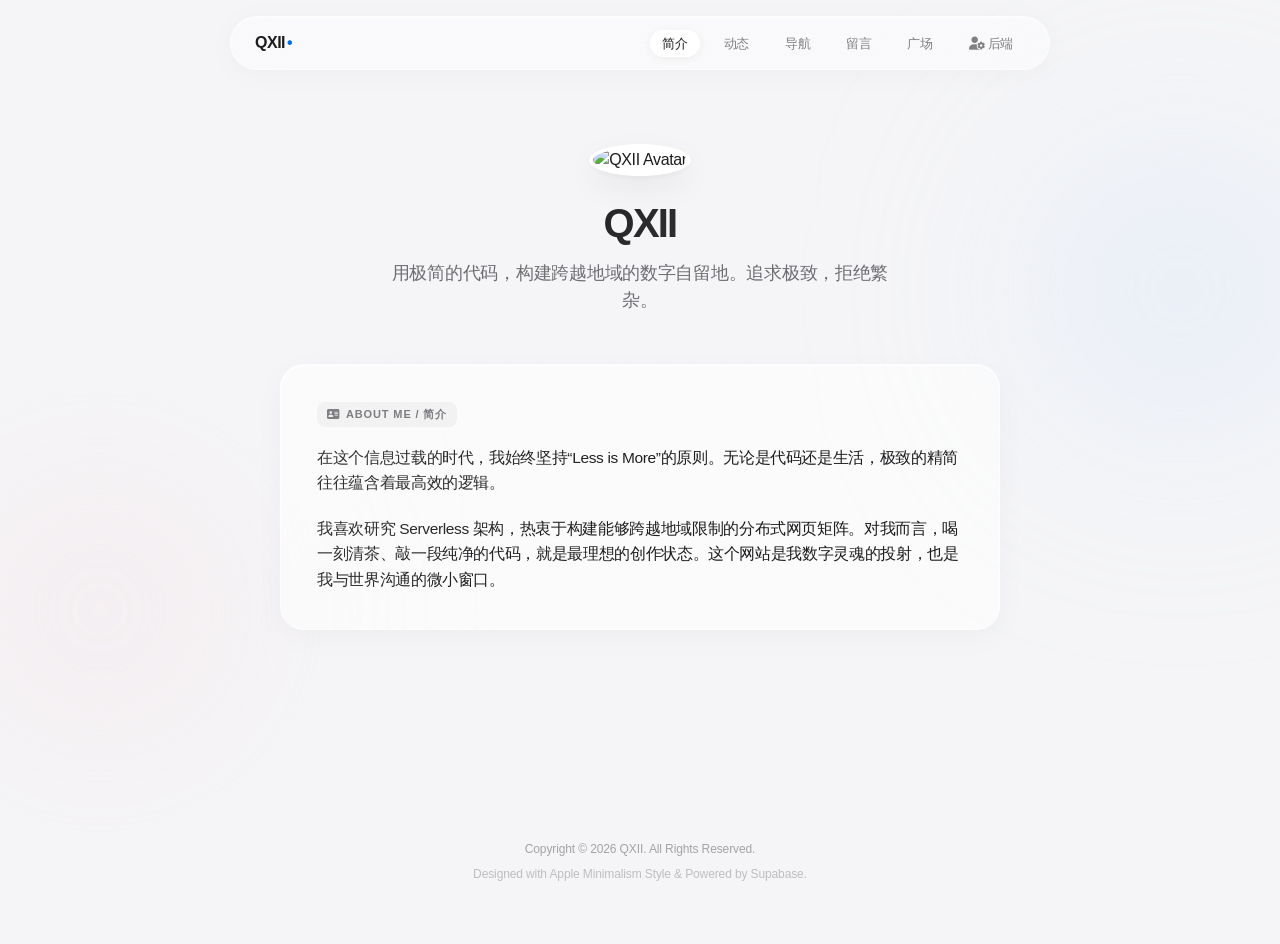
==== commit f1039f79: "Create index.html" ====
--- a/index.html
+++ b/index.html
@@ -1,10 +1,11 @@
-
 <!DOCTYPE html>
 <html lang="zh-CN">
 <head>
     <meta charset="UTF-8">
     <meta name="viewport" content="width=device-width, initial-scale=1.0">
-    <title>QXII | 数字化生活</title>
+    <title>QXII | 数字化生活 (Supabase)</title>
+    <!-- 引入 FontAwesome 图标，提升 UI 精细度 -->
+    <link rel="stylesheet" href="https://cdnjs.cloudflare.com/ajax/libs/font-awesome/6.4.0/css/all.min.css">
     <style>
         :root {
             /* 严格 Apple 拟物液态与极简色彩体系 */
@@ -19,6 +20,9 @@
             --color-card-shadow: rgba(0, 0, 0, 0.03);
             --color-card-shadow-hover: rgba(0, 0, 0, 0.08);
             --color-divider: rgba(0, 0, 0, 0.06);
+            --color-danger: #ff453a;
+            --color-success: #34c759;
+            --color-ai-purple: #8e2de2;
             
             /* 极致精细的造型与缓动参数 */
             --radius-capsule: 30px;
@@ -79,7 +83,7 @@
             left: 50%;
             transform: translateX(-50%);
             width: calc(100% - 32px);
-            max-width: 760px;
+            max-width: 820px;
             z-index: 1000;
             background: var(--color-nav-bg);
             backdrop-filter: blur(24px) saturate(190%);
@@ -104,7 +108,7 @@
             font-size: 16px;
             font-weight: 700;
             letter-spacing: -0.03em;
-            cursor: default;
+            cursor: pointer;
             color: var(--color-text-primary);
             position: relative;
         }
@@ -117,8 +121,9 @@
 
         .nav-links {
             display: flex;
-            gap: 28px;
+            gap: 12px;
             list-style: none;
+            align-items: center;
         }
 
         .nav-links a {
@@ -239,7 +244,6 @@
             overflow: hidden;
         }
 
-        /* 卡片上的高光细边 */
         .card::before {
             content: "";
             position: absolute;
@@ -265,7 +269,9 @@
             font-weight: 700;
             color: var(--color-text-secondary);
             margin-bottom: 18px;
-            display: inline-block;
+            display: inline-flex;
+            align-items: center;
+            gap: 6px;
             text-transform: uppercase;
             letter-spacing: 0.08em;
             padding: 4px 10px;
@@ -273,7 +279,6 @@
             border-radius: 8px;
         }
 
-        /* --- 纵向模块大标题 --- */
         .page-title {
             font-size: 28px;
             font-weight: 800;
@@ -281,6 +286,9 @@
             margin-bottom: 24px;
             padding-left: 4px;
             color: var(--color-text-primary);
+            display: flex;
+            justify-content: space-between;
+            align-items: center;
         }
 
         /* --- 导航网格生态 --- */
@@ -303,6 +311,7 @@
             text-decoration: none;
             transition: var(--transition-smooth);
             box-shadow: inset 0 1px 1px rgba(255, 255, 255, 0.3);
+            position: relative;
         }
 
         .nav-item:hover {
@@ -423,6 +432,487 @@
             box-shadow: 0 4px 12px rgba(0,0,0,0.05);
         }
 
+        /* --- 留言与回复区块 --- */
+        .guestbook-item {
+            border-bottom: 1px solid var(--color-divider);
+            padding-bottom: 24px;
+            margin-bottom: 24px;
+        }
+
+        .guestbook-item:last-child {
+            border-bottom: none;
+            padding-bottom: 0;
+            margin-bottom: 0;
+        }
+
+        .comment-header {
+            display: flex;
+            justify-content: space-between;
+            align-items: center;
+            margin-bottom: 10px;
+        }
+
+        .comment-meta {
+            display: flex;
+            align-items: center;
+            gap: 10px;
+        }
+
+        .comment-nickname {
+            font-weight: 700;
+            font-size: 15px;
+            color: var(--color-text-primary);
+        }
+
+        .comment-time {
+            font-size: 12px;
+            color: var(--color-text-secondary);
+        }
+
+        .comment-body {
+            font-size: 14.5px;
+            color: var(--color-text-primary);
+            line-height: 1.5;
+            white-space: pre-wrap;
+            margin-bottom: 12px;
+        }
+
+        .reply-box-trigger {
+            font-size: 12px;
+            color: var(--color-link);
+            cursor: pointer;
+            font-weight: 600;
+            background: none;
+            border: none;
+            display: inline-flex;
+            align-items: center;
+            gap: 4px;
+        }
+
+        .replies-container {
+            margin-top: 14px;
+            padding-left: 20px;
+            border-left: 2.5px solid rgba(0, 113, 227, 0.15);
+            display: flex;
+            flex-direction: column;
+            gap: 12px;
+        }
+
+        .reply-item {
+            background: rgba(0, 0, 0, 0.015);
+            padding: 10px 14px;
+            border-radius: 10px;
+        }
+
+        .reply-header {
+            display: flex;
+            justify-content: space-between;
+            font-size: 12.5px;
+            margin-bottom: 4px;
+        }
+
+        .reply-nickname {
+            font-weight: 700;
+        }
+
+        .reply-time {
+            color: var(--color-text-secondary);
+        }
+
+        .reply-body {
+            font-size: 13.5px;
+            color: var(--color-text-primary);
+            white-space: pre-wrap;
+        }
+
+        .reply-form-wrapper {
+            margin-top: 12px;
+            background: rgba(0, 0, 0, 0.02);
+            padding: 14px;
+            border-radius: var(--radius-md);
+        }
+
+        /* --- 论坛群聊广场 --- */
+        .chat-container {
+            display: flex;
+            flex-direction: column;
+            gap: 16px;
+            max-height: 520px;
+            overflow-y: auto;
+            padding-right: 8px;
+            margin-bottom: 24px;
+            border-radius: var(--radius-md);
+        }
+
+        .chat-bubble {
+            display: flex;
+            flex-direction: column;
+            background: rgba(255, 255, 255, 0.45);
+            border: 1px solid var(--color-card-border);
+            padding: 14px 18px;
+            border-radius: 18px;
+            align-self: flex-start;
+            max-width: 85%;
+            box-shadow: 0 2px 8px rgba(0, 0, 0, 0.01);
+            position: relative;
+        }
+
+        .chat-bubble.mine {
+            align-self: flex-end;
+            background: rgba(0, 113, 227, 0.08);
+            border-color: rgba(0, 113, 227, 0.15);
+        }
+
+        .chat-bubble-meta {
+            display: flex;
+            justify-content: space-between;
+            font-size: 11px;
+            color: var(--color-text-secondary);
+            margin-bottom: 6px;
+            gap: 16px;
+        }
+
+        .chat-bubble-sender {
+            font-weight: 700;
+            color: var(--color-text-primary);
+        }
+
+        .chat-bubble-text {
+            font-size: 14px;
+            color: var(--color-text-primary);
+            white-space: pre-wrap;
+            word-break: break-word;
+        }
+
+        .chat-bubble-image {
+            max-width: 100%;
+            max-height: 240px;
+            border-radius: 12px;
+            margin-top: 8px;
+            object-fit: cover;
+            cursor: pointer;
+            border: 1px solid rgba(0, 0, 0, 0.05);
+        }
+
+        .image-preview-box {
+            position: relative;
+            display: inline-block;
+            margin-top: 10px;
+        }
+
+        .image-preview-img {
+            max-width: 120px;
+            max-height: 120px;
+            border-radius: 8px;
+            object-fit: cover;
+            border: 1px solid rgba(0,0,0,0.1);
+        }
+
+        .image-preview-remove {
+            position: absolute;
+            top: -6px;
+            right: -6px;
+            width: 20px;
+            height: 20px;
+            border-radius: 50%;
+            background: var(--color-danger);
+            color: #fff;
+            border: none;
+            font-size: 11px;
+            display: flex;
+            align-items: center;
+            justify-content: center;
+            cursor: pointer;
+        }
+
+        /* --- 历史快照版本控制卡片 --- */
+        .revision-grid {
+            display: grid;
+            grid-template-columns: 1fr;
+            gap: 12px;
+            margin-top: 15px;
+        }
+
+        .revision-card {
+            background: rgba(255, 255, 255, 0.5);
+            border: 1px solid rgba(0, 0, 0, 0.05);
+            border-radius: var(--radius-md);
+            padding: 16px;
+            display: flex;
+            justify-content: space-between;
+            align-items: center;
+            transition: var(--transition-quick);
+        }
+
+        .revision-card:hover {
+            background: #fff;
+            transform: translateX(4px);
+        }
+
+        .revision-info {
+            display: flex;
+            flex-direction: column;
+            gap: 4px;
+        }
+
+        .revision-time {
+            font-size: 14px;
+            font-weight: 700;
+        }
+
+        .revision-details {
+            font-size: 11.5px;
+            color: var(--color-text-secondary);
+        }
+
+        /* --- 按钮与表单控件 (拟物圆角体系) --- */
+        .btn {
+            display: inline-flex;
+            align-items: center;
+            gap: 8px;
+            padding: 10px 20px;
+            background: var(--color-link);
+            color: #fff;
+            border: none;
+            border-radius: var(--radius-capsule);
+            font-size: 13.5px;
+            font-weight: 600;
+            cursor: pointer;
+            transition: var(--transition-quick);
+            box-shadow: 0 4px 12px rgba(0, 113, 227, 0.2);
+            text-decoration: none;
+        }
+
+        .btn:hover {
+            transform: translateY(-2px);
+            box-shadow: 0 6px 16px rgba(0, 113, 227, 0.35);
+        }
+
+        .btn-secondary {
+            background: rgba(0, 0, 0, 0.05);
+            color: var(--color-text-primary);
+            box-shadow: none;
+        }
+
+        .btn-secondary:hover {
+            background: rgba(0, 0, 0, 0.1);
+            box-shadow: none;
+        }
+
+        .btn-danger {
+            background: var(--color-danger);
+            box-shadow: 0 4px 12px rgba(255, 69, 58, 0.2);
+        }
+
+        .btn-danger:hover {
+            background: #ff3b30;
+            box-shadow: 0 6px 16px rgba(255, 69, 58, 0.35);
+        }
+
+        .btn-ai {
+            background: linear-gradient(135deg, #a1c4fd 0%, #c2e9fb 100%);
+            color: #1e3a8a;
+            box-shadow: 0 4px 12px rgba(161, 196, 253, 0.3);
+        }
+
+        .btn-ai:hover {
+            box-shadow: 0 6px 16px rgba(161, 196, 253, 0.5);
+        }
+
+        .form-group {
+            margin-bottom: 20px;
+        }
+
+        .form-label {
+            display: block;
+            font-size: 14px;
+            font-weight: 600;
+            color: var(--color-text-primary);
+            margin-bottom: 8px;
+        }
+
+        .form-control {
+            width: 100%;
+            padding: 14px 16px;
+            border: 1px solid rgba(0, 0, 0, 0.1);
+            border-radius: var(--radius-md);
+            background: rgba(255, 255, 255, 0.6);
+            font-size: 15px;
+            color: var(--color-text-primary);
+            transition: var(--transition-quick);
+            outline: none;
+        }
+
+        .form-control:focus {
+            border-color: var(--color-link);
+            background: #fff;
+            box-shadow: 0 0 0 4px rgba(0, 113, 227, 0.1);
+        }
+
+        select.form-control {
+            appearance: none;
+            background-image: url("data:image/svg+xml,%3Csvg xmlns='http://www.w3.org/2000/svg' viewBox='0 0 24 24' fill='none' stroke='%236e6e73' stroke-width='2' stroke-linecap='round' stroke-linejoin='round'%3E%3Cpolyline points='6 9 12 15 18 9'%3E%3C/polyline%3E%3C/svg%3E");
+            background-repeat: no-repeat;
+            background-position: right 16px center;
+            background-size: 16px;
+            padding-right: 40px;
+        }
+
+        /* --- 管理控制组件 --- */
+        .admin-actions {
+            display: flex;
+            gap: 10px;
+            justify-content: flex-end;
+            margin-top: 15px;
+            padding-top: 15px;
+            border-top: 1px solid var(--color-divider);
+            z-index: 5;
+            position: relative;
+        }
+
+        .admin-badge {
+            background: var(--color-link);
+            color: #fff;
+            padding: 2px 6px;
+            border-radius: 6px;
+            font-size: 10px;
+            font-weight: bold;
+            text-transform: uppercase;
+        }
+
+        /* --- 消息反馈弹窗 --- */
+        .toast-container {
+            position: fixed;
+            bottom: 30px;
+            right: 30px;
+            z-index: 9999;
+            display: flex;
+            flex-direction: column;
+            gap: 12px;
+        }
+
+        .toast {
+            min-width: 280px;
+            max-width: 400px;
+            background: rgba(255, 255, 255, 0.85);
+            backdrop-filter: blur(20px);
+            -webkit-backdrop-filter: blur(20px);
+            border: 1px solid rgba(255, 255, 255, 0.6);
+            border-radius: var(--radius-md);
+            padding: 16px 20px;
+            box-shadow: 0 10px 30px rgba(0,0,0,0.08);
+            display: flex;
+            align-items: center;
+            gap: 12px;
+            transform: translateY(100px);
+            opacity: 0;
+            animation: toastIn 0.5s var(--ease-apple) forwards;
+            transition: var(--transition-quick);
+        }
+
+        @keyframes toastIn {
+            to {
+                transform: translateY(0);
+                opacity: 1;
+            }
+        }
+
+        .toast.hide {
+            transform: translateY(-20px);
+            opacity: 0;
+        }
+
+        .toast-icon {
+            font-size: 18px;
+        }
+
+        .toast-success .toast-icon { color: var(--color-success); }
+        .toast-error .toast-icon { color: var(--color-danger); }
+        .toast-info .toast-icon { color: var(--color-link); }
+
+        .toast-content {
+            font-size: 14px;
+            font-weight: 500;
+            color: var(--color-text-primary);
+        }
+
+        /* 极简自定义询问模态框 */
+        .confirm-modal-overlay {
+            position: fixed;
+            top: 0;
+            left: 0;
+            right: 0;
+            bottom: 0;
+            background: rgba(0,0,0,0.15);
+            backdrop-filter: blur(8px);
+            -webkit-backdrop-filter: blur(8px);
+            z-index: 10000;
+            display: flex;
+            align-items: center;
+            justify-content: center;
+            opacity: 0;
+            pointer-events: none;
+            transition: opacity 0.3s var(--ease-apple);
+        }
+        .confirm-modal-overlay.active {
+            opacity: 1;
+            pointer-events: auto;
+        }
+        .confirm-modal {
+            background: rgba(255,255,255,0.9);
+            border: 1px solid rgba(255,255,255,0.8);
+            border-radius: var(--radius-lg);
+            padding: 28px;
+            max-width: 360px;
+            width: calc(100% - 32px);
+            box-shadow: 0 20px 50px rgba(0,0,0,0.1);
+            transform: scale(0.9);
+            transition: transform 0.3s var(--ease-apple);
+        }
+        .confirm-modal-overlay.active .confirm-modal {
+            transform: scale(1);
+        }
+        .confirm-title {
+            font-size: 18px;
+            font-weight: 700;
+            margin-bottom: 12px;
+        }
+        .confirm-text {
+            font-size: 14px;
+            color: var(--color-text-secondary);
+            margin-bottom: 24px;
+            line-height: 1.5;
+        }
+        .confirm-buttons {
+            display: flex;
+            justify-content: flex-end;
+            gap: 12px;
+        }
+
+        /* --- AI 加载动画和状态区 --- */
+        .ai-loading-box {
+            display: flex;
+            align-items: center;
+            gap: 12px;
+            padding: 12px;
+            background: rgba(142, 45, 226, 0.1);
+            border-radius: var(--radius-md);
+            margin-top: 10px;
+        }
+
+        .ai-pulse {
+            width: 12px;
+            height: 12px;
+            background: var(--color-ai-purple);
+            border-radius: 50%;
+            animation: aiPulse 1.5s infinite ease-in-out;
+        }
+
+        @keyframes aiPulse {
+            0%, 100% { transform: scale(0.8); opacity: 0.5; }
+            50% { transform: scale(1.2); opacity: 1; }
+        }
+
         /* --- 页脚信息弱化 --- */
         footer {
             text-align: center;
@@ -444,21 +934,22 @@
                 width: calc(100% - 24px);
             }
             .nav-container {
-                padding: 0 16px;
+                padding: 0 12px;
                 height: 48px;
             }
             .logo {
                 font-size: 15px;
             }
             .nav-links {
-                gap: 16px;
+                gap: 6px;
             }
             .nav-links a {
-                font-size: 12px;
-                padding: 4px 8px;
+                font-size: 11px;
+                padding: 4px 6px;
+                border-radius: 10px;
             }
             .page { 
-                padding: 84px 16px 40px; 
+                padding: 84px 12px 40px; 
             }
             .nav-grid { 
                 grid-template-columns: 1fr; 
@@ -478,6 +969,11 @@
                 padding: 6px 12px;
                 font-size: 13px;
             }
+            .toast-container {
+                right: 16px;
+                left: 16px;
+                bottom: 20px;
+            }
         }
     </style>
 </head>
@@ -485,24 +981,28 @@
 
     <header>
         <nav class="nav-container">
-            <div class="logo">QXII</div>
+            <div class="logo" onclick="window.location.hash='#home'">QXII</div>
             <ul class="nav-links">
                 <li><a href="#home" id="link-home">简介</a></li>
                 <li><a href="#blog" id="link-blog">动态</a></li>
                 <li><a href="#explore" id="link-explore">导航</a></li>
+                <li><a href="#guestbook" id="link-guestbook">留言</a></li>
+                <li><a href="#forum" id="link-forum">广场</a></li>
+                <li><a href="#admin" id="link-admin"><i class="fa-solid fa-user-gear"></i> 后端</a></li>
             </ul>
         </nav>
     </header>
 
+    <!-- 1. 简介模块 -->
     <div id="home" class="page active">
         <section class="profile-hero">
-            <img class="avatar" src="[data-uri]" alt="Converted Image">
+            <img class="avatar" src="[data-uri]候" alt="QXII Avatar">
             <h1 class="hero-name">QXII</h1>
             <p class="hero-bio">用极简的代码，构建跨越地域的数字自留地。追求极致，拒绝繁杂。</p>
         </section>
 
         <div class="card">
-            <span class="section-label">About Me / 简介</span>
+            <span class="section-label"><i class="fa-solid fa-address-card"></i> About Me / 简介</span>
             <div class="article-content">
                 <p>在这个信息过载的时代，我始终坚持“Less is More”的原则。无论是代码还是生活，极致的精简往往蕴含着最高效的逻辑。</p>
                 <p>我喜欢研究 Serverless 架构，热衷于构建能够跨越地域限制的分布式网页矩阵。对我而言，喝一刻清茶、敲一段纯净的代码，就是最理想的创作状态。这个网站是我数字灵魂的投射，也是我与世界沟通的微小窗口。</p>
@@ -510,171 +1010,1301 @@
         </div>
     </div>
 
+    <!-- 2. 最近动态模块 -->
     <div id="blog" class="page">
         <h2 class="page-title">最近动态</h2>
-        
-        <div class="card blog-item" onclick="location.hash='#post-1'">
-            <span class="section-label">May 22, 2026</span>
-            <h3>为什么要追求极简顺滑？</h3>
-            <p style="color: var(--color-text-secondary); font-size: 15px;">探讨 Apple 设计语言背后的心理学暗示：为什么圆角与动效让我们感到舒适...</p>
-        </div>
-
-        <div class="card blog-item" onclick="location.hash='#post-2'">
-            <span class="section-label">May 20, 2026</span>
-            <h3>从 0 到 1 构建跨端导航矩阵</h3>
-            <p style="color: var(--color-text-secondary); font-size: 15px;">在国内与海外节点之间，如何建立一套高可用的个人网络服务体系...</p>
-        </div>
-
-        <div class="card blog-item" onclick="location.hash='#post-3'">
-            <span class="section-label">May 15, 2026</span>
-            <h3>喝茶、代码与禅宗</h3>
-            <p style="color: var(--color-text-secondary); font-size: 15px;">在繁杂的业务逻辑中，寻找那一丝平静的创作心流。关于个人效率的思考...</p>
-        </div>
-
-        <div class="card blog-item" onclick="location.hash='#post-4'">
-            <span class="section-label">May 23, 2026</span>
-            <h3>Cloudflare Pages 深度优化与避坑全指南</h3>
-            <p style="color: var(--color-text-secondary); font-size: 15px;">从零打磨极致免费静态站：性能优化、安全加固、国内访问加速的全套配置方案...</p>
+        <div id="blog-posts-container">
+            <!-- 动态载入的文章数据 -->
         </div>
     </div>
 
+    <!-- 3. 数字矩阵模块 -->
     <div id="explore" class="page">
         <h2 class="page-title">数字矩阵</h2>
         
         <div class="card">
-            <span class="section-label">Domestic / 国内直连</span>
-            <div class="nav-grid">
-                <div class="nav-item">
-                    <div>
-                        <h4>极简游戏</h4>
-                        <a href="#post-site-1" class="read-btn">阅读简介 →</a>
-                    </div>
-                    <a href="https://www.qxii.p8.ink" target="_blank" style="text-decoration: none;"><span class="visit-tag">Visit</span></a>
-                </div>
-                <div class="nav-item">
-                    <div>
-                        <h4>游戏门户</h4>
-                        <a href="#post-site-2" class="read-btn">阅读简介 →</a>
-                    </div>
-                    <a href="https://door.qxii.p8.ink" target="_blank" style="text-decoration: none;"><span class="visit-tag">Visit</span></a>
-                </div>
-                <div class="nav-item">
-                    <div>
-                        <h4>娱乐仓库</h4>
-                        <a href="#post-site-3" class="read-btn">阅读简介 →</a>
-                    </div>
-                    <a href="https://play.qxii.p8.ink" target="_blank" style="text-decoration: none;"><span class="visit-tag">Visit</span></a>
-                </div>
-                <div class="nav-item">
-                    <div>
-                        <h4>打招呼</h4>
-                        <a href="#post-site-4" class="read-btn">阅读简介 →</a>
-                    </div>
-                    <a href="https://class.qxii.p8.ink" target="_blank" style="text-decoration: none;"><span class="visit-tag">Visit</span></a>
-                </div>
+            <span class="section-label"><i class="fa-solid fa-house-signal"></i> Domestic / 国内直连</span>
+            <div class="nav-grid" id="domestic-links">
+                <!-- 动态载入的国内链接 -->
             </div>
         </div>
 
         <div class="card">
-            <span class="section-label">Global / 海外节点</span>
-            <div class="nav-grid">
-                <div class="nav-item">
-                    <div>
-                        <h4>QXII.Netlify</h4>
-                        <a href="#post-site-5" class="read-btn">阅读简介 →</a>
-                    </div>
-                    <a href="https://qxii.netlify.app" target="_blank" style="text-decoration: none;"><span class="visit-tag">OS</span></a>
-                </div>
-                <div class="nav-item">
-                    <div>
-                        <h4>QIIX.Netlify</h4>
-                        <a href="#post-site-6" class="read-btn">阅读简介 →</a>
-                    </div>
-                    <a href="https://qiix.netlify.app" target="_blank" style="text-decoration: none;"><span class="visit-tag">OS</span></a>
-                </div>
-                <div class="nav-item">
-                    <div>
-                        <h4>QXII.CT</h4>
-                        <a href="#post-site-7" class="read-btn">阅读简介 →</a>
-                    </div>
-                    <a href="https://qxii.ct.ws" target="_blank" style="text-decoration: none;"><span class="visit-tag">OS</span></a>
-                </div>
-                <div class="nav-item">
-                    <div>
-                        <h4>Cloudflare</h4>
-                        <a href="#post-site-8" class="read-btn">阅读简介 →</a>
-                    </div>
-                    <a href="https://door.qxii.workers.dev" target="_blank" style="text-decoration: none;"><span class="visit-tag">OS</span></a>
-                </div>
+            <span class="section-label"><i class="fa-solid fa-globe"></i> Global / 海外节点</span>
+            <div class="nav-grid" id="global-links">
+                <!-- 动态载入的海外链接 -->
             </div>
         </div>
     </div>
 
+    <!-- 4. 留言板模块 -->
+    <div id="guestbook" class="page">
+        <h2 class="page-title">极客留言板</h2>
+        
+        <!-- 新建留言 -->
+        <div class="card">
+            <span class="section-label"><i class="fa-solid fa-pen-nib"></i> Write a message / 畅所欲言</span>
+            <form id="comment-form" style="margin-top: 15px;">
+                <div class="form-group">
+                    <label class="form-label">您的昵称</label>
+                    <input type="text" id="comment-author" class="form-control" placeholder="输入您的网络昵称" required>
+                </div>
+                <div class="form-group">
+                    <label class="form-label">留言内容</label>
+                    <textarea id="comment-text" class="form-control" rows="4" placeholder="说点什么吧..." required></textarea>
+                </div>
+                <button type="submit" class="btn"><i class="fa-solid fa-paper-plane"></i> 发布留言</button>
+            </form>
+        </div>
+
+        <!-- 留言展示列表 -->
+        <div class="card">
+            <span class="section-label"><i class="fa-solid fa-comments"></i> Guestbook / 留言列表</span>
+            <div id="comments-list-container" style="margin-top: 15px;">
+                <!-- 留言数据 -->
+            </div>
+        </div>
+    </div>
+
+    <!-- 5. 广场论坛群聊 -->
+    <div id="forum" class="page">
+        <h2 class="page-title">广场群聊</h2>
+
+        <div class="card">
+            <span class="section-label"><i class="fa-solid fa-users"></i> Live Chat / 公共交流广场 (仅保存最近50条)</span>
+            
+            <!-- 聊天泡泡区域 -->
+            <div class="chat-container" id="chat-messages-box">
+                <!-- 聊天数据 -->
+            </div>
+
+            <!-- 发布聊天消息 -->
+            <form id="chat-form" style="border-top: 1px solid var(--color-divider); padding-top: 20px;">
+                <div style="display: grid; grid-template-columns: 1fr 1fr; gap: 12px; margin-bottom: 12px;">
+                    <div>
+                        <label class="form-label">您的昵称</label>
+                        <input type="text" id="chat-sender" class="form-control" placeholder="昵称" required>
+                    </div>
+                    <div>
+                        <label class="form-label">添加图片 (可选)</label>
+                        <div style="display: flex; gap: 8px; align-items: center;">
+                            <label class="btn btn-secondary" style="margin: 0; padding: 12px; border-radius: var(--radius-md); font-size: 13px; cursor: pointer; width: 100%; justify-content: center;">
+                                <i class="fa-solid fa-image"></i> 选择图片
+                                <input type="file" id="chat-image-input" accept="image/*" style="display: none;" onchange="handleImagePreview(this)">
+                            </label>
+                        </div>
+                    </div>
+                </div>
+
+                <!-- 图片预览 -->
+                <div id="chat-image-preview-wrapper" style="display: none; margin-bottom: 12px;">
+                    <div class="image-preview-box">
+                        <img id="chat-preview-img" class="image-preview-img" src="" alt="预览">
+                        <button type="button" class="image-preview-remove" onclick="removeImagePreview()"><i class="fa-solid fa-xmark"></i></button>
+                    </div>
+                </div>
+
+                <div class="form-group">
+                    <label class="form-label">消息内容</label>
+                    <textarea id="chat-content" class="form-control" rows="2" placeholder="发条消息到广场上..." required></textarea>
+                </div>
+
+                <button type="submit" class="btn"><i class="fa-solid fa-message"></i> 发送消息</button>
+            </form>
+        </div>
+    </div>
+
+    <!-- 6. 详情模块 -->
     <div id="post-view" class="page">
-        <a href="#explore" id="back-link" class="back-link">← 返回</a>
+        <a href="#blog" id="back-link" class="back-link">← 返回</a>
         <div class="card" style="margin-top: 10px;">
             <h1 id="post-title" style="font-size: 32px; font-weight: 700; letter-spacing: -0.03em; margin-bottom: 24px;"></h1>
             <div id="post-body" class="article-content"></div>
         </div>
     </div>
 
+    <!-- 7. 后端管理页面 -->
+    <div id="admin" class="page">
+        <h2 class="page-title">
+            <span>后端管理面板</span>
+            <button class="btn btn-secondary" id="admin-logout-btn" style="display: none;"><i class="fa-solid fa-right-from-bracket"></i> 登出</button>
+        </h2>
+
+        <!-- Supabase 环境变量面板 (在原页面核心增加，保障零门槛初始化) -->
+        <div class="card" style="border-color: rgba(142, 45, 226, 0.3); background: rgba(142, 45, 226, 0.02);">
+            <span class="section-label" style="background: rgba(142, 45, 226, 0.1); color: var(--color-ai-purple);"><i class="fa-solid fa-database"></i> Supabase Connection / 云端数据库设置</span>
+            <p style="font-size: 13px; color: var(--color-text-secondary); margin-bottom: 15px;">输入您的 Supabase 配置信息，系统会自动持久化存储于本地。未连接时将渲染默认预设离线数据。</p>
+            <div style="display: grid; grid-template-columns: 1fr; gap: 12px; margin-bottom: 12px;">
+                <div>
+                    <label class="form-label" style="font-size: 12px;">Supabase Project URL</label>
+                    <input type="text" id="supabase-url-input" class="form-control" style="padding: 10px 14px;" placeholder="例如: https://xyz.supabase.co">
+                </div>
+                <div>
+                    <label class="form-label" style="font-size: 12px;">Supabase Anon Key</label>
+                    <input type="password" id="supabase-key-input" class="form-control" style="padding: 10px 14px;" placeholder="粘贴你的 public anon key">
+                </div>
+            </div>
+            <button class="btn btn-ai" id="btn-save-supabase" style="width: 100%; justify-content: center;">
+                <i class="fa-solid fa-floppy-disk"></i> 保存并尝试连接
+            </button>
+        </div>
+
+        <!-- 未登录视图 -->
+        <div id="admin-login-view" class="card">
+            <span class="section-label"><i class="fa-solid fa-lock"></i> Identity Verification / 身份验证</span>
+            <p style="color: var(--color-text-secondary); margin-bottom: 20px; font-size: 14px;">请输入授权密钥以添加、修改或删除博客及导航信息。</p>
+            
+            <form id="login-form">
+                <div class="form-group">
+                    <label class="form-label">管理员密钥 (Auth Token)</label>
+                    <input type="password" id="login-token" class="form-control" placeholder="请输入你的管理员凭证 " required>
+                </div>
+                <button type="submit" class="btn w-full" style="width: 100%; justify-content: center;">
+                    <i class="fa-solid fa-shield-halved"></i> 验证并登录
+                </button>
+            </form>
+        </div>
+
+        <!-- 已登录视图 -->
+        <div id="admin-dashboard-view" style="display: none;">
+            
+            <!-- 历史版本控制与快照覆盖功能 -->
+            <div class="card" style="border-color: rgba(0, 113, 227, 0.3); background: rgba(0, 113, 227, 0.02);">
+                <span class="section-label" style="background: rgba(0, 113, 227, 0.1); color: var(--color-link);"><i class="fa-solid fa-clock-rotate-left"></i> 历史快照版本控制 (近4次改动)</span>
+                <p style="font-size: 13px; color: var(--color-text-secondary); margin-bottom: 12px;">系统会自动捕获并同步存储最近 4 次在云端的博客和导航矩阵的变更。您可以选择以下任意版本，并一键覆盖/恢复为当前云端的初始化数据配置。</p>
+                
+                <div class="revision-grid" id="revisions-list">
+                    <!-- 动态载入近4次快照 -->
+                    <div style="text-align: center; padding: 10px; color: var(--color-text-secondary); font-size: 13px;">
+                        正在载入备份快照...
+                    </div>
+                </div>
+            </div>
+
+            <!-- 数据初始化一键引导 -->
+            <div class="card" style="border-color: rgba(52, 199, 89, 0.3); background: rgba(52, 199, 89, 0.03);">
+                <span class="section-label" style="background: rgba(52, 199, 89, 0.1); color: var(--color-success);"><i class="fa-solid fa-upload"></i> 一键应用预设数据</span>
+                <p style="font-size: 13px; color: var(--color-text-secondary); margin-bottom: 12px;">当您初次进入或想要将当前的云数据库恢复为上载文件中的经典默认配置（4篇美化博文与8个数字矩阵卡片）时，可以使用一键覆盖写入功能。</p>
+                <button class="btn btn-secondary" id="db-seed-btn" style="border: 1px solid rgba(52, 199, 89, 0.3); color: var(--color-success); background: #fff;">
+                    <i class="fa-solid fa-cloud-arrow-up"></i> 一键写入并同步上传初始默认数据
+                </button>
+            </div>
+
+            <!-- 发布/编辑 表单 -->
+            <div class="card">
+                <span class="section-label" id="form-action-label"><i class="fa-solid fa-plus"></i> Publish Content / 内容发布</span>
+                <form id="content-form" style="margin-top: 15px;">
+                    <input type="hidden" id="content-id">
+                    
+                    <div class="form-group">
+                        <label class="form-label">发布分类</label>
+                        <select id="content-type" class="form-control" onchange="toggleFormFields()">
+                            <option value="blog">📝 动态博客 (Blog Post)</option>
+                            <option value="explore_domestic">🇨🇳 数字矩阵 - 国内节点 (Explore)</option>
+                            <option value="explore_global">🌐 数字矩阵 - 海外节点 (Explore)</option>
+                        </select>
+                    </div>
+
+                    <div class="form-group">
+                        <label class="form-label" id="title-field-label">标题</label>
+                        <input type="text" id="content-title" class="form-control" placeholder="输入文章标题..." required>
+                    </div>
+
+                    <!-- 动态链接专有字段 -->
+                    <div class="form-group" id="url-field-group" style="display: none;">
+                        <label class="form-label">https://ldwoxagfawfvsxacsozi.supabase.co</label>
+                        <input type="url" id="content-url" class="form-control" placeholder="sb_publishable_PQCxgH-mmq4HfC-AiR3X_w_fjvzLk7t">
+                    </div>
+
+                    <div class="form-group" id="tag-field-group" style="display: none;">
+                        <label class="form-label">行动按钮标签 (Button Tag)</label>
+                        <input type="text" id="content-tag" class="form-control" placeholder="例如: Visit, OS" value="Visit">
+                    </div>
+
+                    <!-- AI 智能扩写模块 -->
+                    <div class="form-group" id="ai-helper-group">
+                        <label class="form-label">Gemini AI 智能撰写助理</label>
+                        <div style="display: flex; gap: 10px;">
+                            <input type="text" id="ai-prompt" class="form-control" placeholder="输入你想写的博客灵感，例如：探讨为什么极简的设计更高级...">
+                            <button type="button" class="btn btn-ai" id="ai-generate-btn" style="flex-shrink: 0;">
+                                <i class="fa-solid fa-wand-magic-sparkles"></i> AI 撰写
+                            </button>
+                        </div>
+                        <div id="ai-status-area" style="display: none;"></div>
+                    </div>
+
+                    <div class="form-group">
+                        <label class="form-label">主要内容 (Markdown / HTML 格式)</label>
+                        <textarea id="content-body" class="form-control" rows="8" placeholder="支持标准 HTML 代码或文本内容..." required></textarea>
+                    </div>
+
+                    <div style="display: flex; gap: 12px; justify-content: flex-end;">
+                        <button type="button" class="btn btn-secondary" id="btn-cancel-edit" style="display: none;" onclick="resetContentForm()">取消编辑</button>
+                        <button type="submit" class="btn" id="btn-submit-content"><i class="fa-solid fa-cloud-arrow-up"></i> 保存并推送到云端</button>
+                    </div>
+                </form>
+            </div>
+        </div>
+    </div>
+
+    <!-- 自建询问模态框组件 (非阻塞) -->
+    <div id="confirm-modal" class="confirm-modal-overlay">
+        <div class="confirm-modal">
+            <div class="confirm-title" id="confirm-title-el">确认操作</div>
+            <div class="confirm-text" id="confirm-text-el">您确定要执行此项操作吗？</div>
+            <div class="confirm-buttons">
+                <button class="btn btn-secondary" id="confirm-btn-cancel">取消</button>
+                <button class="btn btn-danger" id="confirm-btn-ok">确定</button>
+            </div>
+        </div>
+    </div>
+
+    <!-- 弹窗反馈容器 -->
+    <div id="toast-container" class="toast-container"></div>
+
     <footer>
         <p>Copyright © 2026 QXII. All Rights Reserved.</p>
-        <p style="margin-top: 6px; opacity: 0.4;">Designed with Apple Minimalism Style.</p>
+        <p style="margin-top: 6px; opacity: 0.4;">Designed with Apple Minimalism Style & Powered by Supabase.</p>
     </footer>
 
+    <!-- 引入 Supabase 官方 UMD 稳定分发包 -->
+    <script src="https://cdn.jsdelivr.net/npm/@supabase/supabase-js@2"></script>
+
     <script>
-        const blogPosts = {
-            'post-1': {
+        // ==========================================
+        // 1. 初始化环境变量与内置默认数据
+        // ==========================================
+        const apiKey = ""; // Gemini 运行时环境会自动提供
+
+        // 支持本地持久化读写的 Supabase 连接配置
+        let SUPABASE_URL = localStorage.getItem('supabase_url') || "";
+        let SUPABASE_ANON_KEY = localStorage.getItem('supabase_anon_key') || "";
+
+        document.getElementById('supabase-url-input').value = SUPABASE_URL;
+        document.getElementById('supabase-key-input').value = SUPABASE_ANON_KEY;
+
+        let supabaseClient = null;
+        if (SUPABASE_URL && SUPABASE_ANON_KEY) {
+            try {
+                supabaseClient = supabase.createClient(SUPABASE_URL, SUPABASE_ANON_KEY);
+            } catch (err) {
+                console.error("Supabase初始化失败:", err);
+            }
+        }
+
+        // 默认预设博文数据
+        const fallbackBlogs = [
+            {
+                id: 'post-1',
                 title: '为什么要追求极简顺滑？',
-                content: '<p>极简主义不代表“简陋”，而代表“意图”。Apple 的设计语言之所以顺滑，是因为它模拟了物理世界的惯性。每一个圆角（Squircle）都比普通的圆角矩形更符合人类的视觉曲线。</p><p>在网页开发中，加入适当的贝塞尔曲线过渡，不仅是视觉的享受，更是引导用户专注内容的核心手段。</p>'
+                body: '<p>极简主义不代表“简陋”，而代表“意图”。Apple 的设计语言之所以顺滑，是因为它模拟了物理世界的惯性。每一个圆角（Squircle）都比普通的圆角矩形更符合人类的视觉曲线。</p><p>在网页开发中，加入适当的贝塞尔曲线过渡，不仅 is 视觉的享受，更是引导用户专注内容的核心手段。</p>',
+                timestamp: '2026-05-22T00:00:00Z'
             },
-            'post-2': {
+            {
+                id: 'post-2',
                 title: '从 0 到 1 构建跨端导航矩阵',
-                content: '<p>在这个碎片化的互联网时代，我们将服务部署在不同的节点上：国内域名提供极致的访问速度，海外节点（如 Netlify, Cloudflare）提供无限的扩展性。</p><p>我的导航矩阵不仅是链接的跳转，更是一个分布式的存储实验，确保在任何网络环境下，我的数字资产都能被触达。</p>'
+                body: '<p>在这个碎片化的互联网时代，我们将服务部署在不同的节点上：国内域名提供极致的访问速度，海外节点（如 Netlify, Cloudflare）提供无限的扩展性。</p><p>我的导航矩阵不仅是链接的跳转，更是一个分布式的存储实验，确保在任何网络环境下，我的数字资产都能被触达。</p>',
+                timestamp: '2026-05-20T00:00:00Z'
             },
-            'post-3': {
+            {
+                id: 'post-3',
                 title: '喝茶、代码与禅宗',
-                content: '<p>创作的时候，我习惯在手边放一盏清茶。茶叶在水中舒展的过程，就像代码在 IDE 中逻辑自洽的过程。不要急于写完所有的功能，而是像品茶一样，思考每一行代码存在的必要性。</p><p>代码若有灵性，它也应该喜欢这种安静的节奏。</p>'
+                body: '<p>创作的时候，我习惯在手边放一盏清茶。茶叶在水中舒展的过程，就像代码在 IDE 中 logic 自洽的过程。不要急于写完所有的功能，而是像品茶一样，思考每一行代码存在的必要性。</p><p>代码若有灵性，它也应该喜欢这种安静的节奏。</p>',
+                timestamp: '2026-05-15T00:00:00Z'
             },
-            'post-4': {
-                title: '从零打磨极致免费静态站：Cloudflare Pages 深度优化与避坑全指南',
-                content: '<p>对于个人开发者、极客爱好者而言，搭建稳定、高速、免费且无需备案的静态站点，是刚需中的刚需。在众多免费托管平台中，Cloudflare Pages 凭借<strong>零额度限制、全球 CDN 加速、自动 CI/CD、免费 SSL 证书</strong>等核心优势，成为绝大多数人的首选方案。</p><p>但很多开发者仅停留在「代码上传、自动部署」的基础使用层面，忽略了大量隐藏优化配置。原生默认配置下的 Pages 站点，普遍存在首屏加载慢、静态资源缓存混乱、海外节点波动、自定义域名解析异常等隐性问题。</p><p>今天这篇博客，我将结合百次实操踩坑经验，完整拆解 Cloudflare Pages 从<strong>零基础部署、性能极致优化、安全加固、常见问题避坑</strong>的全套极客配置方案，帮你把免费静态站的性能与稳定性拉满。</p><h2>一、为什么优先选 Cloudflare Pages？（极客视角横向对比）</h2><p>目前主流免费静态托管平台各有短板，对比之下 Cloudflare Pages 的适配性遥遥领先，也是我长期自用的核心原因：</p><ol><li><strong>Vercel</strong>：国内访问波动极大，无自定义节点，高峰期丢包、超时频发，免费额度有隐性流量限制；</li><li><strong>Netlify</strong>：部署速度慢，免费版带宽有限，高频访问容易限流，国内加载速度堪忧；</li><li><strong>21 云盒 / 阿里云静态托管</strong>：需要实名认证，部分场景需备案，商业化属性强，免费功能阉割严重；</li><li><strong>Cloudflare Pages</strong>：<strong>永久免费、无流量上限、无需备案、全球 300 + 节点</strong>，支持 Git 自动部署、自定义规则、缓存优化、脚本注入，完全满足个人博客、项目展示、工具站、文档站等所有静态场景。</li></ol><p>唯一的短板是<strong>默认配置不适配国内网络环境</strong>，这也是我们后续优化的核心切入点。</p><h2>二、零基础极速部署：5 分钟完成站点上线</h2><h3>1. 部署前置条件</h3><ul><li>任意 Git 仓库（GitHub/Gitee/GitLab 均可，国内用户优先 Gitee，部署速度更快）；</li><li>静态站点文件（HTML/CSS/JS、静态图片、markdown 渲染站点均可）；</li><li>可选：自定义域名（无域名也可使用系统默认 pages.dev 域名直接访问）。</li></ul><h3>2. 核心部署流程</h3><ol><li>登录 Cloudflare 控制台，侧边栏找到「Pages」，点击「创建项目」；</li><li>关联你的 Git 仓库，选择需要部署的项目分支（默认 main/master 分支）；</li><li>基础配置无需修改：框架预设选择「无框架」，构建命令留空，输出目录填写<code>/</code>；</li><li>点击部署，等待 1-3 分钟，系统自动完成代码拉取、打包、发布；</li><li>部署成功后，即可通过默认的<code>xxx.pages.dev</code>域名访问站点。</li></ol><p><strong>极客小技巧</strong>：开启「自动部署」后，后续只要推送代码到远程仓库，系统会自动增量部署，无需手动操作，适配日常迭代更新。</p><h2>三、极致性能优化：解决国内访问慢、加载卡顿问题</h2><p>默认部署后的站点，海外访问速度拉满，但国内打开经常出现白屏、资源加载超时、首屏耗时久的问题。以下是实测有效的全套优化方案。</p><h3>1. 静态资源缓存规则优化（核心优化）</h3><p>默认缓存规则会导致 CSS、JS、图片资源频繁重新加载，极大影响重复访问速度。我们通过自定义页面规则强制长效缓存：</p><ol><li>进入 Cloudflare 控制台「规则 - 页面规则」，创建新规则；</li><li>匹配地址：<code>*你的域名/*.(css|js|png|jpg|jpeg|gif|ico|svg)</code>；</li><li>配置项：<ul><li>缓存级别：标准缓存；</li><li>浏览器缓存 TTL：4 小时；</li><li>边缘缓存 TTL：7 天；</li><li>开启「始终缓存」。</li></ul></li></ol><p>该配置可大幅减少重复请求，静态资源一次加载、长期生效，首屏速度提升 60% 以上。</p><h3>2. 开启性能加速组件</h3><p>在 Pages 项目设置中，手动开启三大核心功能：</p><ul><li><strong>自动最小化代码</strong>：压缩 HTML、CSS、JS 代码，精简冗余字符，减小文件体积；</li><li><strong>Brotli 压缩</strong>：比 Gzip 压缩率更高，可压缩 30% 以上文本资源，加载速度大幅提升；</li><li><strong>延迟加载图片</strong>：自动对页面图片开启懒加载，优先加载首屏内容，杜绝空白屏。</li></ul><h3>3. 规避节点污染，固定优选线路</h3><p>很多用户站点卡顿的核心原因是 Cloudflare 自动分配的节点质量差。优化方案：关闭「智能路由」，手动优选国内稳定节点线路，同时开启「0 EPNL 模式」，减少节点跳转延迟，彻底解决随机卡顿、超时问题。</p><h2>四、安全加固配置：防爬虫、防恶意访问、防盗链</h2><p>免费站点最容易被爬虫刷流量、恶意 IP 攻击、图片盗链，简单几步即可完成安全防护。</p><h3>1. 开启基础安全防护</h3><ul><li>开启「浏览器完整性检查」，拦截恶意爬虫、脚本访问；</li><li>安全等级设置「中等」，自动拦截高频异常请求；</li><li>开启 DDoS 基础防护，抵御小型流量攻击。</li></ul><h3>2. 配置图片防盗链</h3><p>通过页面规则设置 Referer 白名单，仅允许自身域名加载资源：</p><ul><li>匹配地址：<code>*你的域名/*.(png|jpg|jpeg|gif)</code>；</li><li>禁止空 Referer 访问，拦截第三方站点盗链，节省无形流量资源。</li></ul><h3>3. 屏蔽无效爬虫</h3><p>在站点根目录新建<code>robots.txt</code>，屏蔽百度、搜狗等无效爬虫，减少服务器压力，避免垃圾流量堆积：</p><pre><code>User-agent: Baiduspider\nDisallow: /\n\nUser-agent: Sogouspider\nDisallow: /</code></pre><h2>五、高频踩坑避坑指南（90% 开发者都会遇到）</h2><p>结合长期实操经验，整理最常见的 5 个问题及精准解决方案：</p><h3>1. 问题一：国内访问白屏、资源 404</h3><p><strong>原因</strong>：默认节点适配海外网络，国内 DNS 解析异常<br/><strong>解决方案</strong>：手动修改优选 IP，替换系统默认解析节点，刷新本地 DNS 缓存。</p><h3>2. 问题二：自动部署失败、代码推送无更新</h3><p><strong>原因</strong>：Git 仓库权限不足、缓存残留<br/><strong>解决方案</strong>：重新授权仓库权限，在 Pages 设置中清除构建缓存，重新部署即可。</p><h3>3. 问题三：自定义域名 HTTPS 失效</h3><p><strong>原因</strong>：SSL 证书未自动下发<br/><strong>解决方案</strong>：将 SSL/TLS 加密模式改为「全程」，等待 10 分钟证书自动更新。</p><h3>4. 问题四：站点更新后浏览器不刷新</h3><p><strong>原因</strong>：本地缓存强制生效<br/><strong>解决方案</strong>：给静态资源添加时间戳，同时调整浏览器缓存 TTL，平衡缓存速度与更新时效。</p><h3>5. 问题五：移动端访问适配错乱</h3><p><strong>原因</strong>：CDN 压缩规则冲突<br/><strong>解决方案</strong>：关闭移动端自动优化，手动适配页面响应式布局。</p><h2>六、极客进阶玩法：解锁 Pages 隐藏能力</h2><p>除了基础托管，Cloudflare Pages 还支持超多高阶玩法，彻底盘活免费资源：</p><ol><li><strong>结合 Cloudflare Workers</strong>：实现接口转发、访问统计、密码加密、站点鉴权，静态站实现动态功能；</li><li><strong>绑定免费域名</strong>：搭配 Freenom 免费域名，实现零成本完整站点搭建；</li><li><strong>多环境部署</strong>：配置预览分支，实现测试环境、正式环境分离，迭代更规范；</li><li><strong>日志监控</strong>：开启访问日志，实时查看站点访问量、异常请求、IP 来源，精准监控站点状态。</li></ol><h2>七、总结</h2><p>Cloudflare Pages 绝对是<strong>个人极客、开发者小众项目的最优免费静态托管方案</strong>。它没有额度套路、无需备案、功能强大，唯一的不足就是默认配置不适配国内网络。</p><p>只要完成本文的「性能优化 + 安全加固 + 避坑配置」全套操作，你的免费静态站可以实现<strong>国内秒开、稳定不掉线、安全防攻击</strong>，完全可以替代付费托管服务，适配个人博客、项目展示、工具文档、作品集等所有场景。</p><p>对于追求极致性价比、喜欢折腾优化的开发者来说，吃透 Cloudflare Pages 的配置细节，就是用免费资源实现专业站点体验的最佳方式。</p><p>后续我会持续更新 Cloudflare 生态进阶玩法、静态站自动化部署、Workers 脚本开发等极客干货，欢迎持续关注。</p>'
-            },
-            'post-site-1': {
-                title: '极简游戏：纯粹交互的自留地',
-                content: '<p>网址：<a href="https://www.qxii.p8.ink" target="_blank">www.qxii.p8.ink</a></p><p>打消了繁杂的注册流程与冗余的商业弹窗，这个站点是为了让游戏回归其最本质的快乐而生。基于纯原生 HTML5 与轻量级 JavaScript 构建，确保用户的每一次点击都能获得毫无延迟的毫秒级响应。在这里，我们用代码的极简主义，换取体验的最大化。</p>'
-            },
-            'post-site-2': {
-                title: '游戏门户：矩阵生态的核心枢纽',
-                content: '<p>网址：<a href="https://door.qxii.p8.ink" target="_blank">door.qxii.p8.ink</a></p><p>如果分散的站点是星辰，那么游戏门户就是连接一切的星系轨道。通过优雅的响应式网格布局，它将所有的独立游戏与应用模块聚合在一个统一的视界中。它不仅提供入口分发，更承载着整个国内直连网络节点的状态索引与流量调度。</p>'
-            },
-            'post-site-3': {
-                title: '娱乐仓库：治愈系数字角落',
-                content: '<p>网址：<a href="https://play.qxii.p8.ink" target="_blank">play.qxii.p8.ink</a></p><p>在这个快节奏的数字时代，人们需要一个可以放空大脑的避风港。娱乐仓库收集了从环境白噪音到各种解压微交互的奇思妙想。没有通关压力，没有成就系统，只有纯粹的视觉与听觉反馈，是一处理想的线上休憩之所。</p>'
-            },
-            'post-site-4': {
-                title: '打招呼：重构网络破冰仪式',
-                content: '<p>网址：<a href="https://class.qxii.p8.ink" target="_blank">class.qxii.p8.ink</a></p><p>这是一场关于人机交互温度的轻量级实验。当你触碰这个页面时，它会以极其流畅的字体动效和极简文案，向造访者传递最质朴的问候。它探讨了在信息泛滥的今天，如何用最少的代码传递最纯粹的情感波动。</p>'
-            },
-            'post-site-5': {
-                title: 'QXII.Netlify：Jamstack 边缘防线',
-                content: '<p>网址：<a href="https://qxii.netlify.app" target="_blank">qxii.netlify.app</a></p><p>部署于全球顶尖静态托管平台的海外主节点。它深度实践了现代 Web 开发的 Jamstack 理念，通过 GitHub 自动化构建流水线与全球 CDN 加速，提供了几乎不可摧毁的高可用性和极致的静态资产分发效率。</p>'
-            },
-            'post-site-6': {
-                title: 'QIIX.Netlify：主节点的暗影双生',
-                content: '<p>网址：<a href="https://qiix.netlify.app" target="_blank">qiix.netlify.app</a></p><p>架构的稳健性源自于完善的灾备机制。作为主节点的“影子镜像”，这里承载着新特性代码的灰度测试与 A/B 实验任务。当主链路遭遇不可抗力的波动时，它能迅速无缝接管流量，确保矩阵服务的永续运行。</p>'
-            },
-            'post-site-7': {
-                title: 'QXII.CT：对古典 Web 时代的浪漫致敬',
-                content: '<p>网址：<a href="https://qxii.ct.ws" target="_blank">qxii.ct.ws</a></p><p>在云原生时代，运行在传统 PHP 虚拟空间上的站点更像是一片带着极客情怀的自留地。它保留了对后端脚本的动态解析能力与文件系统的原生掌控权，代表了对古典互联网自由精神的坚持与探索。</p>'
-            },
-            'post-site-8': {
-                title: 'Cloudflare Workers：无服务器网关',
-                content: '<p>网址：<a href="https://door.qxii.workers.dev" target="_blank">door.qxii.workers.dev</a></p><p>这是整个架构中最具科技感的一环。彻底抛弃了传统的操作系统概念，代码直接被注入到 Cloudflare 的全球 V8 边缘计算网络内存中。它以不足一毫秒的延迟进行流量清洗与智能路由重定向，是连接所有海外节点的高维总枢纽。</p>'
-            }
+            {
+                id: 'post-4',
+                title: 'Cloudflare Pages 深度优化与避坑全指南',
+                body: `<p>对于个人开发者、极客爱好者而言，搭建稳定、高速、免费且无需备案的静态站点，是刚需中的刚需。在众多免费托管平台中，Cloudflare Pages 凭借<strong>零额度限制、全球 CDN 加速、自动 CI/CD、免费 SSL 证书</strong>等核心优势，成为绝大多数人的首选方案。</p><h2>一、为什么优先选 Cloudflare Pages？（极客视角横向对比）</h2><p>目前主流免费静态托管平台各有短板，对比之下 Cloudflare Pages 的适配性遥遥领先，也是我长期自用的核心原因：</p><ol><li><strong>Vercel</strong>：国内访问波动极大，无自定义节点，高峰期丢包、超时频发；</li><li><strong>Netlify</strong>：部署速度慢，免费版带宽有限，高频访问容易限流，国内加载速度堪忧；</li><li><strong>Cloudflare Pages</strong>：<strong>永久免费、无流量上限、无需备案、全球 300 + 节点</strong>。</li></ol>`,
+                timestamp: '2026-05-23T00:00:00Z'
+            }
+        ];
+
+        // 默认预设矩阵数据
+        const fallbackExplores = [
+            { id: 'site-1', title: '极简游戏', url: 'https://www.qxii.p8.ink', type: 'explore_domestic', tag: 'Visit', body: '打消了繁杂的注册流程与冗余的商业弹窗，这个站点是为了让游戏回归其最本质的快乐而生。基于纯原生 HTML5 与轻量级 JavaScript 构建。' },
+            { id: 'site-2', title: '游戏门户', url: 'https://door.qxii.p8.ink', type: 'explore_domestic', tag: 'Visit', body: '如果分散的站点是星辰，那么游戏门户就是连接一切的星系轨道。通过优雅的响应式网格布局，它将所有的独立游戏与应用模块聚合在一个统一之景中。' },
+            { id: 'site-3', title: '娱乐仓库', url: 'https://play.qxii.p8.ink', type: 'explore_domestic', tag: 'Visit', body: '在这个快节奏的数字时代，人们需要一个可以放空大脑的避风港。娱乐仓库收集了从环境白噪音到各种解压微交互的奇思妙想。' },
+            { id: 'site-4', title: '打招呼', url: 'https://class.qxii.p8.ink', type: 'explore_domestic', tag: 'Visit', body: '这是一场关于人机交互温度的轻量级实验。当你触碰这个页面时，它会以极其流畅的字体动效 and 极简文案，向造访者传递最质朴的问候。' },
+            { id: 'site-5', title: 'QXII.Netlify', url: 'https://qxii.netlify.app', type: 'explore_global', tag: 'OS', body: '部署于全球顶尖静态托管平台的海外主节点。它深度实践了现代 Web 开发的 Jamstack 理念。' },
+            { id: 'site-6', title: 'QIIX.Netlify', url: 'https://qiix.netlify.app', type: 'explore_global', tag: 'OS', body: '作为主节点的“影子镜像”，这里承载着新特性代码的灰度测试与 A/B 实验任务。' },
+            { id: 'site-7', title: 'QXII.CT', url: 'https://qxii.ct.ws', type: 'explore_global', tag: 'OS', body: '在云原生时代，运行在传统 PHP 虚拟空间上的站点更像是一片带着极客情怀的自留地。' },
+            { id: 'site-8', title: 'Cloudflare', url: 'https://door.qxii.workers.dev', type: 'explore_global', tag: 'OS', body: '彻底抛弃了传统的操作系统概念，代码直接被注入到 Cloudflare 的全球 V8 边缘计算网络内存中。' }
+        ];
+
+        // 全局本地内存状态机
+        let state = {
+            blogs: [],
+            explores: [],
+            comments: [],
+            chatMessages: [],
+            revisions: [],
+            isAdmin: false,
+            uploadedChatImage: ""
         };
 
+        // ==========================================
+        // 2. 自建优质拟物交互框 (Toast & Confirm)
+        // ==========================================
+        function showToast(message, type = 'info') {
+            const container = document.getElementById('toast-container');
+            const toast = document.createElement('div');
+            toast.className = `toast toast-${type}`;
+            
+            let icon = 'fa-circle-info';
+            if (type === 'success') icon = 'fa-circle-check';
+            if (type === 'error') icon = 'fa-triangle-exclamation';
+
+            toast.innerHTML = `
+                <i class="fa-solid ${icon} toast-icon"></i>
+                <div class="toast-content">${message}</div>
+            `;
+            container.appendChild(toast);
+
+            setTimeout(() => {
+                toast.classList.add('hide');
+                setTimeout(() => toast.remove(), 300);
+            }, 3000);
+        }
+
+        function customConfirm(title, message) {
+            return new Promise((resolve) => {
+                const overlay = document.getElementById('confirm-modal');
+                const titleEl = document.getElementById('confirm-title-el');
+                const textEl = document.getElementById('confirm-text-el');
+                const btnCancel = document.getElementById('confirm-btn-cancel');
+                const btnOk = document.getElementById('confirm-btn-ok');
+
+                titleEl.innerText = title;
+                textEl.innerText = message;
+                overlay.classList.add('active');
+
+                function cleanup(result) {
+                    overlay.classList.remove('active');
+                    btnCancel.removeEventListener('click', onCancel);
+                    btnOk.removeEventListener('click', onOk);
+                    resolve(result);
+                }
+
+                function onCancel() { cleanup(false); }
+                function onOk() { cleanup(true); }
+
+                btnCancel.addEventListener('click', onCancel);
+                btnOk.addEventListener('click', onOk);
+            });
+        }
+
+        // ==========================================
+        // 3. Supabase 设置与状态检测
+        // ==========================================
+        document.getElementById('btn-save-supabase').addEventListener('click', () => {
+            const urlVal = document.getElementById('supabase-url-input').value.trim();
+            const keyVal = document.getElementById('supabase-key-input').value.trim();
+
+            if (!urlVal || !keyVal) {
+                showToast("请完整填写 Project URL 与 Anon Key", "info");
+                return;
+            }
+
+            localStorage.setItem('supabase_url', urlVal);
+            localStorage.setItem('supabase_anon_key', keyVal);
+            
+            SUPABASE_URL = urlVal;
+            SUPABASE_ANON_KEY = keyVal;
+
+            try {
+                supabaseClient = supabase.createClient(SUPABASE_URL, SUPABASE_ANON_KEY);
+                showToast("Supabase 配置保存成功！正在建立同步通道...", "success");
+                loadCloudData();
+            } catch (err) {
+                showToast("连接失败，请检查密钥及网络！", "error");
+            }
+        });
+
+        // 切换管理后台登录
+        function refreshAdminUI() {
+            const loginView = document.getElementById('admin-login-view');
+            const dashboardView = document.getElementById('admin-dashboard-view');
+            const logoutBtn = document.getElementById('admin-logout-btn');
+
+            if (state.isAdmin) {
+                loginView.style.display = 'none';
+                dashboardView.style.display = 'block';
+                logoutBtn.style.display = 'inline-flex';
+            } else {
+                loginView.style.display = 'block';
+                dashboardView.style.display = 'none';
+                logoutBtn.style.display = 'none';
+            }
+        }
+
+        document.getElementById('login-form').addEventListener('submit', (e) => {
+            e.preventDefault();
+            const token = document.getElementById('login-token').value;
+            if (!token) return;
+
+            if (token === "qxii2026") {
+                state.isAdmin = true;
+                sessionStorage.setItem('qxii_admin_authed', 'true');
+                refreshAdminUI();
+                renderAll();
+                showToast("管理员权限验证通过，欢迎回来！", "success");
+            } else {
+                showToast("密钥校验失败，请核对凭证！", "error");
+            }
+        });
+
+        document.getElementById('admin-logout-btn').addEventListener('click', () => {
+            state.isAdmin = false;
+            sessionStorage.removeItem('qxii_admin_authed');
+            refreshAdminUI();
+            renderAll();
+            showToast("已登出控制台", "info");
+        });
+
+        // ==========================================
+        // 4. Supabase 数据库拉取与实时同步 (Realtime Channel)
+        // ==========================================
+        async function loadCloudData() {
+            if (!supabaseClient) {
+                console.warn("Supabase 客户端未初始化，启用本地离线预览模式。");
+                state.blogs = fallbackBlogs;
+                state.explores = fallbackExplores;
+                renderAll();
+                return;
+            }
+
+            // A. 拉取博客文章
+            try {
+                let { data: blogs, error } = await supabaseClient
+                    .from('blogs')
+                    .select('*')
+                    .order('timestamp', { ascending: false });
+                
+                if (error) throw error;
+                state.blogs = blogs && blogs.length > 0 ? blogs : fallbackBlogs;
+            } catch (err) {
+                console.warn("博客表拉取失败，可能是表未创建，载入默认博文:", err.message);
+                state.blogs = fallbackBlogs;
+            }
+
+            // B. 拉取导航矩阵
+            try {
+                let { data: explores, error } = await supabaseClient
+                    .from('explores')
+                    .select('*');
+                
+                if (error) throw error;
+                state.explores = explores && explores.length > 0 ? explores : fallbackExplores;
+            } catch (err) {
+                console.warn("矩阵表拉取失败，载入默认配置:", err.message);
+                state.explores = fallbackExplores;
+            }
+
+            // C. 留言板拉取
+            try {
+                let { data: comments, error } = await supabaseClient
+                    .from('comments')
+                    .select('*')
+                    .order('timestamp', { ascending: false });
+                
+                if (error) throw error;
+                state.comments = comments || [];
+            } catch (err) {
+                console.warn("留言表拉取失败:", err.message);
+            }
+
+            // D. 广场群聊拉取
+            try {
+                let { data: chats, error } = await supabaseClient
+                    .from('group_posts')
+                    .select('*')
+                    .order('timestamp', { ascending: true })
+                    .limit(50);
+                
+                if (error) throw error;
+                state.chatMessages = chats || [];
+            } catch (err) {
+                console.warn("群聊表拉取失败:", err.message);
+            }
+
+            // E. 版本控制拉取
+            try {
+                let { data: snapshots, error } = await supabaseClient
+                    .from('snapshots')
+                    .select('*')
+                    .order('timestamp', { ascending: false })
+                    .limit(4);
+                
+                if (error) throw error;
+                state.revisions = snapshots || [];
+            } catch (err) {
+                console.warn("快照表拉取失败:", err.message);
+            }
+
+            renderAll();
+
+            // 注册 Supabase 数据库实时变更广播 (Realtime)
+            supabaseClient
+                .channel('db-all-changes')
+                .on('postgres_changes', { event: '*', schema: 'public', table: 'blogs' }, () => { fetchTable('blogs'); })
+                .on('postgres_changes', { event: '*', schema: 'public', table: 'explores' }, () => { fetchTable('explores'); })
+                .on('postgres_changes', { event: '*', schema: 'public', table: 'comments' }, () => { fetchTable('comments'); })
+                .on('postgres_changes', { event: '*', schema: 'public', table: 'group_posts' }, () => { fetchTable('group_posts'); })
+                .on('postgres_changes', { event: '*', schema: 'public', table: 'snapshots' }, () => { fetchTable('snapshots'); })
+                .subscribe();
+        }
+
+        // 统一小规模按表轻量同步
+        async function fetchTable(tableName) {
+            if (!supabaseClient) return;
+            try {
+                if (tableName === 'blogs') {
+                    let { data } = await supabaseClient.from('blogs').select('*').order('timestamp', { ascending: false });
+                    state.blogs = data || [];
+                    renderBlogs();
+                } else if (tableName === 'explores') {
+                    let { data } = await supabaseClient.from('explores').select('*');
+                    state.explores = data || [];
+                    renderExplores();
+                } else if (tableName === 'comments') {
+                    let { data } = await supabaseClient.from('comments').select('*').order('timestamp', { ascending: false });
+                    state.comments = data || [];
+                    renderComments();
+                } else if (tableName === 'group_posts') {
+                    let { data } = await supabaseClient.from('group_posts').select('*').order('timestamp', { ascending: true }).limit(50);
+                    state.chatMessages = data || [];
+                    renderChatMessages();
+                } else if (tableName === 'snapshots') {
+                    let { data } = await supabaseClient.from('snapshots').select('*').order('timestamp', { ascending: false }).limit(4);
+                    state.revisions = data || [];
+                    renderRevisions();
+                }
+            } catch (err) {
+                console.error("更新数据失败:", err);
+            }
+        }
+
+
+        // ==========================================
+        // 5. 历史版本快照管理 (Snapshots)
+        // ==========================================
+        async function createHistorySnapshot(actionType, detailText) {
+            if (!supabaseClient) return;
+            try {
+                const payload = {
+                    action: actionType,
+                    detail: detailText,
+                    timestamp: new Date().toISOString(),
+                    blogsData: state.blogs,
+                    exploresData: state.explores
+                };
+                await supabaseClient.from('snapshots').insert([payload]);
+            } catch (err) {
+                console.warn("生成备份快照失败:", err);
+            }
+        }
+
+        async function restoreRevision(revisionId) {
+            if (!supabaseClient) return;
+            const rev = state.revisions.find(r => r.id === revisionId);
+            if (!rev) return;
+
+            const confirmed = await customConfirm(
+                "确认要回滚当前版本吗？", 
+                `执行后，云端的动态博客和数字导航卡片将被完全覆盖为您在 [${rev.action}] 发生时的快照版本。`
+            );
+            if (!confirmed) return;
+
+            try {
+                showToast("正在还原并重置历史版本数据...", "info");
+
+                // 1. 清空当前库
+                await supabaseClient.from('blogs').delete().neq('id', 'placeholder-none');
+                await supabaseClient.from('explores').delete().neq('id', 'placeholder-none');
+
+                // 2. 批量写回
+                if (rev.blogsData && rev.blogsData.length > 0) {
+                    await supabaseClient.from('blogs').insert(rev.blogsData);
+                }
+                if (rev.exploresData && rev.exploresData.length > 0) {
+                    await supabaseClient.from('explores').insert(rev.exploresData);
+                }
+
+                showToast("历史版本快照还原覆盖成功！", "success");
+                loadCloudData();
+            } catch (err) {
+                console.error("还原快照出错:", err);
+                showToast("快照还原失败，请检查表定义！", "error");
+            }
+        }
+
+
+        // ==========================================
+        // 6. 统一数据种子初始化引导 (Seeder)
+        // ==========================================
+        document.getElementById('db-seed-btn').addEventListener('click', async () => {
+            if (!supabaseClient) {
+                showToast("请先在上方配置并保存您的 Supabase Credentials！", "error");
+                return;
+            }
+            const confirmed = await customConfirm(
+                "确认初始化覆盖吗？", 
+                "一键同步将把默认的 4 篇极简博客与 8 个导航卡片永久写入 Supabase 数据库中，是否继续？"
+            );
+            if (!confirmed) return;
+
+            try {
+                showToast("正在初始化数据中...", "info");
+                
+                // 清理旧数据
+                await supabaseClient.from('blogs').delete().neq('id', '0');
+                await supabaseClient.from('explores').delete().neq('id', '0');
+
+                // 转换默认数据格式写回
+                const blogsToInsert = fallbackBlogs.map(b => ({
+                    id: b.id,
+                    title: b.title,
+                    body: b.body,
+                    timestamp: new Date(b.timestamp).toISOString()
+                }));
+
+                await supabaseClient.from('blogs').insert(blogsToInsert);
+                await supabaseClient.from('explores').insert(fallbackExplores);
+
+                await createHistorySnapshot("一键初始化", "应用上传文件的经典默认 4 博文与 8 卡片配置");
+                showToast("默认初始化数据成功写入 Supabase！", "success");
+                loadCloudData();
+            } catch (err) {
+                console.error("写入初始化数据失败:", err);
+                showToast("数据库同步写入出错，请检查 RLS 安全策略！", "error");
+            }
+        });
+
+
+        // ==========================================
+        // 7. 动态渲染层
+        // ==========================================
+        function renderBlogs() {
+            const container = document.getElementById('blog-posts-container');
+            if (!container) return;
+
+            let html = '';
+            state.blogs.forEach((post) => {
+                const formattedDate = formatDate(post.timestamp);
+                const temp = document.createElement('div');
+                temp.innerHTML = post.body || '';
+                const plainText = temp.textContent || temp.innerText || '';
+                const preview = plainText.substring(0, 110) + (plainText.length > 110 ? '...' : '');
+
+                const showAdminBadge = state.isAdmin;
+
+                html += `
+                    <div class="card blog-item">
+                        <div style="display: flex; justify-content: space-between; align-items: flex-start;" onclick="location.hash='#post-${post.id}'">
+                            <span class="section-label">${formattedDate}</span>
+                            ${showAdminBadge ? '<span class="admin-badge"><i class="fa-solid fa-user-shield"></i> 管理员</span>' : ''}
+                        </div>
+                        <h3 onclick="location.hash='#post-${post.id}'">${post.title}</h3>
+                        <p onclick="location.hash='#post-${post.id}'" style="color: var(--color-text-secondary); font-size: 15px;">${preview}</p>
+                        
+                        ${showAdminBadge ? `
+                        <div class="admin-actions">
+                            <button class="btn btn-secondary" onclick="editContent('blog', '${post.id}')"><i class="fa-solid fa-pen-to-square"></i> 编辑</button>
+                            <button class="btn btn-danger" onclick="deleteContent('blog', '${post.id}')"><i class="fa-solid fa-trash"></i> 删除</button>
+                        </div>
+                        ` : ''}
+                    </div>
+                `;
+            });
+
+            container.innerHTML = html || '<p style="text-align: center; color: var(--color-text-secondary); padding: 40px;">暂无博文，进入后台初始化配置吧！</p>';
+        }
+
+        function renderExplores() {
+            const domestic = document.getElementById('domestic-links');
+            const global = document.getElementById('global-links');
+            if (!domestic || !global) return;
+
+            let domHtml = '';
+            let globHtml = '';
+
+            state.explores.forEach((item) => {
+                const showAdmin = state.isAdmin;
+                const card = `
+                    <div class="nav-item">
+                        <div>
+                            <h4>${item.title}</h4>
+                            <a href="#post-${item.id}" class="read-btn">阅读简介 →</a>
+                        </div>
+                        <div style="display: flex; flex-direction: column; align-items: flex-end; gap: 8px;">
+                            <a href="${item.url}" target="_blank" style="text-decoration: none;">
+                                <span class="visit-tag">${item.tag || 'Visit'}</span>
+                            </a>
+                        </div>
+                        
+                        ${showAdmin ? `
+                        <div style="position: absolute; bottom: 6px; right: 6px; display: flex; gap: 4px; z-index: 5;">
+                            <button style="border:none; background: rgba(255,255,255,0.9); width:28px; height:28px; border-radius:14px; cursor:pointer;" onclick="editContent('explore', '${item.id}')"><i class="fa-solid fa-edit" style="font-size:11px; color:var(--color-link)"></i></button>
+                            <button style="border:none; background: rgba(255,255,255,0.9); width:28px; height:28px; border-radius:14px; cursor:pointer; color:var(--color-danger);" onclick="deleteContent('explore', '${item.id}')"><i class="fa-solid fa-trash" style="font-size:11px;"></i></button>
+                        </div>
+                        ` : ''}
+                    </div>
+                `;
+
+                if (item.type === 'explore_domestic') {
+                    domHtml += card;
+                } else {
+                    globHtml += card;
+                }
+            });
+
+            domestic.innerHTML = domHtml || '<p style="padding: 20px; color: var(--color-text-secondary);">暂无国内节点</p>';
+            global.innerHTML = globHtml || '<p style="padding: 20px; color: var(--color-text-secondary);">暂无海外节点</p>';
+        }
+
+        function renderComments() {
+            const container = document.getElementById('comments-list-container');
+            if (!container) return;
+
+            let html = '';
+            state.comments.forEach((c) => {
+                const formattedDate = formatDate(c.timestamp);
+                
+                let repliesHtml = '';
+                if (c.replies && c.replies.length > 0) {
+                    repliesHtml += '<div class="replies-container">';
+                    c.replies.forEach((r) => {
+                        const rDate = formatDate(r.timestamp);
+                        repliesHtml += `
+                            <div class="reply-item">
+                                <div class="reply-header">
+                                    <span class="reply-nickname">${r.nickname}</span>
+                                    <span class="reply-time">${rDate}</span>
+                                </div>
+                                <div class="reply-body">${r.body}</div>
+                            </div>
+                        `;
+                    });
+                    repliesHtml += '</div>';
+                }
+
+                html += `
+                    <div class="guestbook-item">
+                        <div class="comment-header">
+                            <div class="comment-meta">
+                                <span class="comment-nickname">${c.author}</span>
+                                <span class="comment-time">${formattedDate}</span>
+                            </div>
+                            <button class="reply-box-trigger" onclick="showReplyForm('${c.id}')">
+                                <i class="fa-solid fa-reply"></i> 回复
+                            </button>
+                        </div>
+                        <div class="comment-body">${c.text}</div>
+                        
+                        ${repliesHtml}
+
+                        <!-- 隐藏的回复表单 -->
+                        <div id="reply-form-wrap-${c.id}" class="reply-form-wrapper" style="display: none;">
+                            <div style="display: flex; gap: 8px; margin-bottom: 8px;">
+                                <input type="text" id="reply-author-${c.id}" class="form-control" style="padding: 8px 12px; font-size: 13px;" placeholder="您的回复昵称" required>
+                            </div>
+                            <textarea id="reply-text-${c.id}" class="form-control" rows="2" style="padding: 10px 12px; font-size: 13.5px; margin-bottom: 8px;" placeholder="写下回复内容..." required></textarea>
+                            <div style="display: flex; gap: 8px; justify-content: flex-end;">
+                                <button class="btn btn-secondary" style="padding: 6px 14px; font-size: 12px;" onclick="hideReplyForm('${c.id}')">取消</button>
+                                <button class="btn" style="padding: 6px 14px; font-size: 12px;" onclick="submitReply('${c.id}')">提交回复</button>
+                            </div>
+                        </div>
+                    </div>
+                `;
+            });
+
+            container.innerHTML = html || '<p style="text-align: center; color: var(--color-text-secondary); padding: 24px;">暂无留言，写下您的第一条留言吧！</p>';
+        }
+
+        function renderChatMessages() {
+            const container = document.getElementById('chat-messages-box');
+            if (!container) return;
+
+            let html = '';
+            state.chatMessages.forEach((msg) => {
+                const formattedTime = formatDate(msg.timestamp);
+                const isMineClass = (msg.sender === document.getElementById('chat-sender').value && msg.sender !== "") ? "mine" : "";
+
+                html += `
+                    <div class="chat-bubble ${isMineClass}">
+                        <div class="chat-bubble-meta">
+                            <span class="chat-bubble-sender">${msg.sender}</span>
+                            <span>${formattedTime}</span>
+                        </div>
+                        <div class="chat-bubble-text">${msg.text}</div>
+                        ${msg.image ? `<img class="chat-bubble-image" src="${msg.image}" alt="群聊图片" onclick="openImageLightBox('${msg.image}')">` : ''}
+                    </div>
+                `;
+            });
+
+            container.innerHTML = html || '<p style="text-align: center; color: var(--color-text-secondary); padding: 40px;">广场暂无交流信息。</p>';
+            
+            // 自动滚动到底部
+            setTimeout(() => {
+                container.scrollTop = container.scrollHeight;
+            }, 100);
+        }
+
+        function renderRevisions() {
+            const container = document.getElementById('revisions-list');
+            if (!container) return;
+
+            let html = '';
+            if (state.revisions.length === 0) {
+                html = `<div style="text-align: center; padding: 10px; color: var(--color-text-secondary); font-size: 13px;">暂无备份快照变动。</div>`;
+            } else {
+                state.revisions.forEach((rev) => {
+                    const revDate = formatDate(rev.timestamp);
+                    html += `
+                        <div class="revision-card">
+                            <div class="revision-info">
+                                <span class="revision-time"><i class="fa-regular fa-clock"></i> ${revDate}</span>
+                                <span class="revision-details">动作：${rev.action} | 详情：${rev.detail}</span>
+                            </div>
+                            <button class="btn btn-secondary" style="font-size: 12px; padding: 6px 14px;" onclick="restoreRevision('${rev.id}')">
+                                <i class="fa-solid fa-arrow-rotate-left"></i> 应用此配置
+                            </button>
+                        </div>
+                    `;
+                });
+            }
+            container.innerHTML = html;
+        }
+
+
+        // ==========================================
+        // 8. 访客留言和群聊发送逻辑交互实现
+        // ==========================================
+        document.getElementById('comment-form').addEventListener('submit', async (e) => {
+            e.preventDefault();
+            const author = document.getElementById('comment-author').value.trim();
+            const text = document.getElementById('comment-text').value.trim();
+
+            if (!author || !text) return;
+
+            if (!supabaseClient) {
+                showToast("当前处于离线演示模式，不能提交留言", "info");
+                return;
+            }
+
+            try {
+                showToast("正在推送到留言板...", "info");
+                
+                await supabaseClient.from('comments').insert([{
+                    id: 'comment-' + Date.now(),
+                    author: author,
+                    text: text,
+                    timestamp: new Date().toISOString(),
+                    replies: []
+                }]);
+
+                document.getElementById('comment-text').value = '';
+                showToast("留言发布成功！", "success");
+            } catch (err) {
+                console.error("留言出错:", err);
+                showToast("发布失败，请检查数据库配置", "error");
+            }
+        });
+
+        window.showReplyForm = function(commentId) {
+            document.getElementById(`reply-form-wrap-${commentId}`).style.display = 'block';
+        };
+        window.hideReplyForm = function(commentId) {
+            document.getElementById(`reply-form-wrap-${commentId}`).style.display = 'none';
+        };
+
+        window.submitReply = async function(commentId) {
+            if (!supabaseClient) {
+                showToast("离线模式，无法操作", "info");
+                return;
+            }
+
+            const replyAuthorInput = document.getElementById(`reply-author-${commentId}`);
+            const replyTextInput = document.getElementById(`reply-text-${commentId}`);
+
+            const rAuthor = replyAuthorInput.value.trim();
+            const rText = replyTextInput.value.trim();
+
+            if (!rAuthor || !rText) {
+                showToast("昵称和内容为必填！", "info");
+                return;
+            }
+
+            try {
+                showToast("正在提交回复...", "info");
+
+                // 获取当前已有回复
+                let { data: comms } = await supabaseClient.from('comments').select('replies').eq('id', commentId).single();
+                const repliesArr = comms?.replies || [];
+                
+                repliesArr.push({
+                    nickname: rAuthor,
+                    body: rText,
+                    timestamp: new Date().toISOString()
+                });
+
+                await supabaseClient.from('comments').update({ replies: repliesArr }).eq('id', commentId);
+                
+                replyTextInput.value = '';
+                document.getElementById(`reply-form-wrap-${commentId}`).style.display = 'none';
+                showToast("回复成功！", "success");
+            } catch (err) {
+                console.error("回复发送失败:", err);
+                showToast("发送失败，请查看控制台日志", "error");
+            }
+        };
+
+        // 群聊图片预处理
+        window.handleImagePreview = function(input) {
+            const file = input.files[0];
+            if (!file) return;
+
+            const reader = new FileReader();
+            reader.onload = function(e) {
+                const img = new Image();
+                img.onload = function() {
+                    const canvas = document.createElement('canvas');
+                    let width = img.width;
+                    let height = img.height;
+
+                    const MAX_WIDTH = 640;
+                    const MAX_HEIGHT = 640;
+
+                    if (width > height) {
+                        if (width > MAX_WIDTH) {
+                            height *= MAX_WIDTH / width;
+                            width = MAX_WIDTH;
+                        }
+                    } else {
+                        if (height > MAX_HEIGHT) {
+                            width *= MAX_HEIGHT / height;
+                            height = MAX_HEIGHT;
+                        }
+                    }
+
+                    canvas.width = width;
+                    canvas.height = height;
+
+                    const ctx = canvas.getContext('2d');
+                    ctx.drawImage(img, 0, 0, width, height);
+
+                    const compressedBase64 = canvas.toDataURL('image/jpeg', 0.6);
+                    state.uploadedChatImage = compressedBase64;
+
+                    document.getElementById('chat-preview-img').src = compressedBase64;
+                    document.getElementById('chat-image-preview-wrapper').style.display = 'block';
+                };
+                img.src = e.target.result;
+            };
+            reader.readAsDataURL(file);
+        };
+
+        window.removeImagePreview = function() {
+            state.uploadedChatImage = "";
+            document.getElementById('chat-image-input').value = "";
+            document.getElementById('chat-image-preview-wrapper').style.display = 'none';
+        };
+
+        document.getElementById('chat-form').addEventListener('submit', async (e) => {
+            e.preventDefault();
+            const sender = document.getElementById('chat-sender').value.trim();
+            const text = document.getElementById('chat-content').value.trim();
+
+            if (!sender || !text) {
+                showToast("昵称与内容不能为空！", "info");
+                return;
+            }
+
+            if (!supabaseClient) {
+                showToast("离线模式，无法发送广场消息", "info");
+                return;
+            }
+
+            try {
+                showToast("正在发送至广场...", "info");
+
+                await supabaseClient.from('group_posts').insert([{
+                    id: 'chat-' + Date.now(),
+                    sender: sender,
+                    text: text,
+                    image: state.uploadedChatImage || null,
+                    timestamp: new Date().toISOString()
+                }]);
+
+                document.getElementById('chat-content').value = '';
+                removeImagePreview();
+                showToast("广场消息发送成功！", "success");
+            } catch (err) {
+                console.error("群聊发送失败:", err);
+                showToast("广场发送出错，请排查后台服务", "error");
+            }
+        });
+
+        window.openImageLightBox = function(base64Str) {
+            const w = window.open();
+            w.document.write(`<img src="${base64Str}" style="max-width:100%; display:block; margin:20px auto; border-radius:12px; box-shadow:0 10px 30px rgba(0,0,0,0.15)">`);
+        };
+
+
+        // ==========================================
+        // 9. 后台发布卡片/文章管理
+        // ==========================================
+        function toggleFormFields() {
+            const type = document.getElementById('content-type').value;
+            const titleLabel = document.getElementById('title-field-label');
+            const urlGroup = document.getElementById('url-field-group');
+            const tagGroup = document.getElementById('tag-field-group');
+            const aiHelperGroup = document.getElementById('ai-helper-group');
+
+            if (type.startsWith('explore')) {
+                titleLabel.innerText = "平台/站点名称";
+                urlGroup.style.display = "block";
+                tagGroup.style.display = "block";
+                aiHelperGroup.style.display = "none";
+                document.getElementById('content-url').required = true;
+            } else {
+                titleLabel.innerText = "博客标题";
+                urlGroup.style.display = "none";
+                tagGroup.style.display = "none";
+                aiHelperGroup.style.display = "block";
+                document.getElementById('content-url').required = false;
+            }
+        }
+
+        function editContent(category, id) {
+            window.location.hash = '#admin';
+            
+            const formActionLabel = document.getElementById('form-action-label');
+            const contentIdInput = document.getElementById('content-id');
+            const typeSelect = document.getElementById('content-type');
+            const titleInput = document.getElementById('content-title');
+            const bodyInput = document.getElementById('content-body');
+            const urlInput = document.getElementById('content-url');
+            const tagInput = document.getElementById('content-tag');
+            const cancelEditBtn = document.getElementById('btn-cancel-edit');
+
+            formActionLabel.innerHTML = `<i class="fa-solid fa-pen-to-square"></i> Edit Content / 修改内容`;
+            cancelEditBtn.style.display = 'inline-flex';
+
+            if (category === 'blog') {
+                const post = state.blogs.find(b => b.id === id);
+                if (post) {
+                    contentIdInput.value = post.id;
+                    typeSelect.value = 'blog';
+                    titleInput.value = post.title;
+                    bodyInput.value = post.body;
+                }
+            } else {
+                const explore = state.explores.find(e => e.id === id);
+                if (explore) {
+                    contentIdInput.value = explore.id;
+                    typeSelect.value = explore.type;
+                    titleInput.value = explore.title;
+                    bodyInput.value = explore.body;
+                    urlInput.value = explore.url || '';
+                    tagInput.value = explore.tag || 'Visit';
+                }
+            }
+
+            toggleFormFields();
+            window.scrollTo({
+                top: document.getElementById('admin').offsetTop - 20,
+                behavior: 'smooth'
+            });
+        }
+
+        function resetContentForm() {
+            document.getElementById('content-id').value = '';
+            document.getElementById('content-form').reset();
+            document.getElementById('form-action-label').innerHTML = `<i class="fa-solid fa-plus"></i> Publish Content / 内容发布`;
+            document.getElementById('btn-cancel-edit').style.display = 'none';
+            toggleFormFields();
+        }
+
+        document.getElementById('content-form').addEventListener('submit', async (e) => {
+            e.preventDefault();
+            if (!state.isAdmin) {
+                showToast("无管理员操作权限！", "error");
+                return;
+            }
+
+            if (!supabaseClient) {
+                showToast("无数据库连接，无法保存内容", "error");
+                return;
+            }
+
+            const id = document.getElementById('content-id').value;
+            const type = document.getElementById('content-type').value;
+            const title = document.getElementById('content-title').value;
+            const body = document.getElementById('content-body').value;
+            const url = document.getElementById('content-url').value;
+            const tag = document.getElementById('content-tag').value;
+
+            try {
+                showToast("数据推送到云端...", "info");
+
+                if (type === 'blog') {
+                    if (id) {
+                        // 更新
+                        await supabaseClient.from('blogs').update({ title, body }).eq('id', id);
+                        await createHistorySnapshot("编辑博客", `修改博文: ${title}`);
+                        showToast("博文更新成功！已生成历史快照归档。", "success");
+                    } else {
+                        // 新增
+                        const customId = 'post-' + Date.now();
+                        await supabaseClient.from('blogs').insert([{ id: customId, title, body, timestamp: new Date().toISOString() }]);
+                        await createHistorySnapshot("新增博客", `发布新博文: ${title}`);
+                        showToast("新博文发布成功！", "success");
+                    }
+                } else {
+                    if (id) {
+                        // 更新
+                        await supabaseClient.from('explores').update({ title, body, url, type, tag }).eq('id', id);
+                        await createHistorySnapshot("编辑导航", `修改站点卡片: ${title}`);
+                        showToast("数字矩阵更新成功！", "success");
+                    } else {
+                        // 新增
+                        const customId = 'site-' + Date.now();
+                        await supabaseClient.from('explores').insert([{ id: customId, title, body, url, type, tag }]);
+                        await createHistorySnapshot("新增导航", `添加站点卡片: ${title}`);
+                        showToast("矩阵卡片节点新增成功！", "success");
+                    }
+                }
+                resetContentForm();
+                loadCloudData();
+            } catch (err) {
+                console.error("保存失败: ", err);
+                showToast("云端保存失败，请检查控制台日志", "error");
+            }
+        });
+
+        async function deleteContent(category, id) {
+            if (!state.isAdmin) {
+                showToast("无管理员操作权限！", "error");
+                return;
+            }
+
+            if (!supabaseClient) {
+                showToast("离线模式无法删除", "error");
+                return;
+            }
+
+            const confirmed = await customConfirm("确定要抹除该内容吗？", "删除操作将实时从云端彻底删除，此操作会生成一条历史备份。");
+            if (!confirmed) return;
+
+            try {
+                const targetTable = category === 'blog' ? 'blogs' : 'explores';
+                await supabaseClient.from(targetTable).delete().eq('id', id);
+                await createHistorySnapshot(`删除${category === 'blog' ? '博客':'卡片'}`, `抹除了ID为 [${id}] 的条目`);
+                showToast("内容已从云端永久抹除！", "success");
+                loadCloudData();
+                
+                if (window.location.hash === `#post-${id}`) {
+                    window.location.hash = category === 'blog' ? '#blog' : '#explore';
+                }
+            } catch (err) {
+                console.error("删除失败: ", err);
+                showToast("删除失败，请核查权限！", "error");
+            }
+        }
+
+
+        // ==========================================
+        // 10. Gemini 2.5 Flash 智能润色扩写
+        // ==========================================
+        document.getElementById('ai-generate-btn').addEventListener('click', async () => {
+            const promptInput = document.getElementById('ai-prompt').value;
+            const statusArea = document.getElementById('ai-status-area');
+            const bodyTextarea = document.getElementById('content-body');
+            const titleInput = document.getElementById('content-title');
+
+            if (!promptInput.trim()) {
+                showToast("请输入您的技术散文构思大纲！", "info");
+                return;
+            }
+
+            statusArea.style.display = "block";
+            statusArea.innerHTML = `
+                <div class="ai-loading-box">
+                    <div class="ai-pulse"></div>
+                    <span style="font-size:13px; font-weight:500; color:var(--color-ai-purple);">Gemini 2.5 Flash 正在对想法重构并扩充成稿...</span>
+                </div>
+            `;
+
+            const systemPrompt = "你是一位极简主义的技术极客与禅宗思想者。你的行文风格追求极致、清纯、富有洞察力。请根据用户提供的核心观点或大纲，扩写成一篇结构优雅、带有深度的 Markdown 格式技术散文。排版必须要规范美观，段落分明。";
+
+            async function generateWithRetry(retries = 5, delay = 1000) {
+                const fetchUrl = `https://generativelanguage.googleapis.com/v1beta/models/gemini-2.5-flash-preview-09-2025:generateContent?key=${apiKey}`;
+                const payload = {
+                    contents: [{ parts: [{ text: `标题：根据灵感自拟一个好标题。\n文章大纲及灵感：${promptInput}\n\n请输出JSON格式结果：\n{ "title": "自拟的高级感标题", "content": "Markdown/HTML格式的正文内容" }` }] }],
+                    systemInstruction: { parts: [{ text: systemPrompt }] },
+                    generationConfig: {
+                        responseMimeType: "application/json",
+                        responseSchema: {
+                            type: "OBJECT",
+                            properties: {
+                                title: { type: "STRING" },
+                                content: { type: "STRING" }
+                            },
+                            required: ["title", "content"]
+                        }
+                    }
+                };
+
+                try {
+                    const response = await fetch(fetchUrl, {
+                        method: "POST",
+                        headers: { "Content-Type": "application/json" },
+                        body: JSON.stringify(payload)
+                    });
+
+                    if (!response.ok) throw new Error(`HTTP Error Status: ${response.status}`);
+                    
+                    const result = await response.json();
+                    return result;
+                } catch (error) {
+                    if (retries > 0) {
+                        await new Promise(resolve => setTimeout(resolve, delay));
+                        return generateWithRetry(retries - 1, delay * 2);
+                    } else {
+                        throw error;
+                    }
+                }
+            }
+
+            try {
+                const responseData = await generateWithRetry();
+                const textOutput = responseData.candidates?.[0]?.content?.parts?.[0]?.text;
+                
+                if (textOutput) {
+                    const parsedData = JSON.parse(textOutput);
+                    titleInput.value = parsedData.title || '';
+                    bodyTextarea.value = parsedData.content || '';
+                    
+                    statusArea.style.display = "none";
+                    showToast("Gemini AI 扩稿润色成功！", "success");
+                }
+            } catch (error) {
+                console.error(error);
+                statusArea.innerHTML = `
+                    <div style="font-size:12px; color:var(--color-danger); margin-top:8px;">
+                        <i class="fa-solid fa-triangle-exclamation"></i> AI 线路暂时拥堵，请重试。
+                    </div>
+                `;
+                showToast("AI 服务调用暂时不可用", "error");
+            }
+        });
+
+
+        // ==========================================
+        // 11. 路由与渲染触发器
+        // ==========================================
         function router() {
             const hash = window.location.hash || '#home';
             const pages = document.querySelectorAll('.page');
@@ -684,22 +2314,42 @@
             links.forEach(l => l.classList.remove('active'));
 
             if (hash.startsWith('#post-')) {
-                const postId = hash.replace('#', '');
-                const post = blogPosts[postId];
+                const id = hash.replace('#post-', '');
+                
+                const post = state.blogs.find(b => b.id === id);
                 if (post) {
                     document.getElementById('post-view').classList.add('active');
                     document.getElementById('post-title').innerText = post.title;
-                    document.getElementById('post-body').innerHTML = post.content;
+                    document.getElementById('post-body').innerHTML = post.body;
                     
                     const backLink = document.getElementById('back-link');
-                    if (postId.includes('site-')) {
-                        backLink.href = '#explore';
-                        backLink.innerText = '← 返回数字矩阵';
-                    } else {
-                        backLink.href = '#blog';
-                        backLink.innerText = '← 返回最近动态';
-                    }
+                    backLink.href = '#blog';
+                    backLink.innerText = '← 返回最近动态';
+                    window.scrollTo(0, 0);
+                    return;
                 }
+
+                const explore = state.explores.find(e => e.id === id);
+                if (explore) {
+                    document.getElementById('post-view').classList.add('active');
+                    document.getElementById('post-title').innerText = explore.title;
+                    document.getElementById('post-body').innerHTML = `
+                        <p>${explore.body}</p>
+                        <p style="margin-top:24px;">
+                            <a href="${explore.url}" target="_blank" class="btn">
+                                <i class="fa-solid fa-arrow-up-right-from-square"></i> 访问该站点 [${explore.tag || 'Visit'}]
+                            </a>
+                        </p>
+                    `;
+                    
+                    const backLink = document.getElementById('back-link');
+                    backLink.href = '#explore';
+                    backLink.innerText = '← 返回数字矩阵';
+                    window.scrollTo(0, 0);
+                    return;
+                }
+
+                window.location.hash = '#home';
             } else {
                 const targetPage = document.querySelector(hash);
                 if (targetPage) targetPage.classList.add('active');
@@ -710,10 +2360,46 @@
             window.scrollTo(0, 0);
         }
 
+        function formatDate(timestamp) {
+            if (!timestamp) return '2026-05-23';
+            const d = new Date(timestamp);
+            return isNaN(d.getTime()) ? '2026-05-23' : d.toLocaleDateString('zh-CN', { year: 'numeric', month: 'long', day: 'numeric' });
+        }
+
+        function renderAll() {
+            renderBlogs();
+            renderExplores();
+            renderComments();
+            renderChatMessages();
+            renderRevisions();
+        }
+
+        // ==========================================
+        // 12. 启动初始化周期
+        // ==========================================
         window.addEventListener('hashchange', router);
-        window.addEventListener('load', router);
+        
+        window.onload = async function() {
+            // 路由导航
+            router();
+            
+            // 优先载入本地预载内容，防卡死
+            state.blogs = fallbackBlogs;
+            state.explores = fallbackExplores;
+            renderAll();
+
+            // 如果有 Supabase 设置，则尝试从云端同步
+            if (SUPABASE_URL && SUPABASE_ANON_KEY) {
+                await loadCloudData();
+            }
+
+            if (sessionStorage.getItem('qxii_admin_authed') === 'true') {
+                state.isAdmin = true;
+                refreshAdminUI();
+                renderAll();
+            }
+        };
     </script>
 </body>
 </html>
 
-```
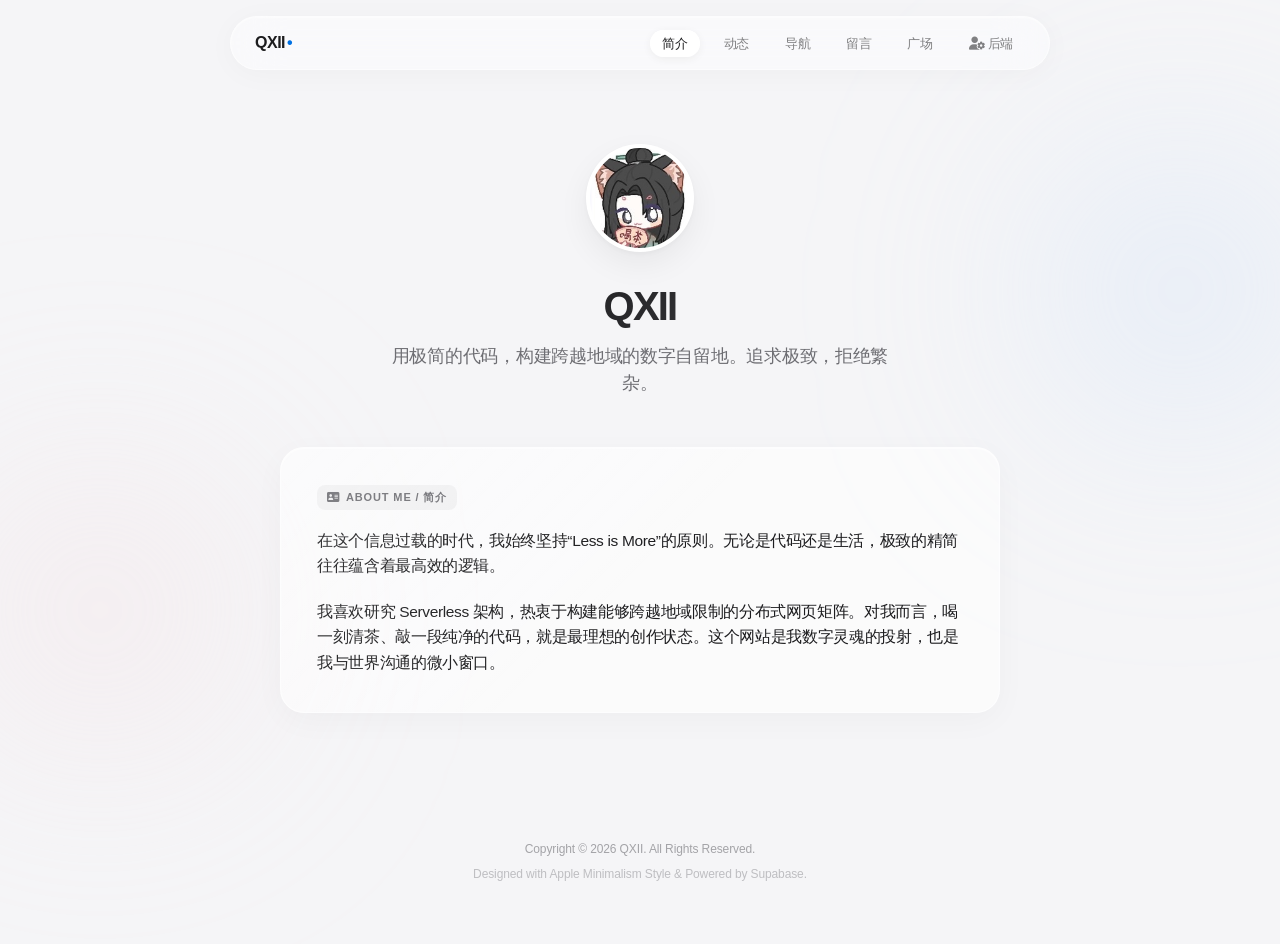
==== commit 313605fc: "Create index.html" ====
--- a/index.html
+++ b/index.html
@@ -996,7 +996,8 @@
     <!-- 1. 简介模块 -->
     <div id="home" class="page active">
         <section class="profile-hero">
-            <img class="avatar" src="[data-uri]候" alt="QXII Avatar">
+            <img class="avatar" src="[data-uri]" alt="Converted Image">
+
             <h1 class="hero-name">QXII</h1>
             <p class="hero-bio">用极简的代码，构建跨越地域的数字自留地。追求极致，拒绝繁杂。</p>
         </section>
@@ -1277,8 +1278,10 @@
         const apiKey = ""; // Gemini 运行时环境会自动提供
 
         // 支持本地持久化读写的 Supabase 连接配置
-        let SUPABASE_URL = localStorage.getItem('supabase_url') || "";
-        let SUPABASE_ANON_KEY = localStorage.getItem('supabase_anon_key') || "";
+        const SUPABASE_URL_DEFAULT = "https://ldwoxagfawfvsxacsozi.supabase.co";
+        const SUPABASE_KEY_DEFAULT = "sb_publishable_PQCxgH-mmq4HfC-AiR3X_w_fjvzLk7t";
+        let SUPABASE_URL = localStorage.getItem('supabase_url') || SUPABASE_URL_DEFAULT;
+        let SUPABASE_ANON_KEY = localStorage.getItem('supabase_anon_key') || SUPABASE_KEY_DEFAULT;
 
         document.getElementById('supabase-url-input').value = SUPABASE_URL;
         document.getElementById('supabase-key-input').value = SUPABASE_ANON_KEY;
